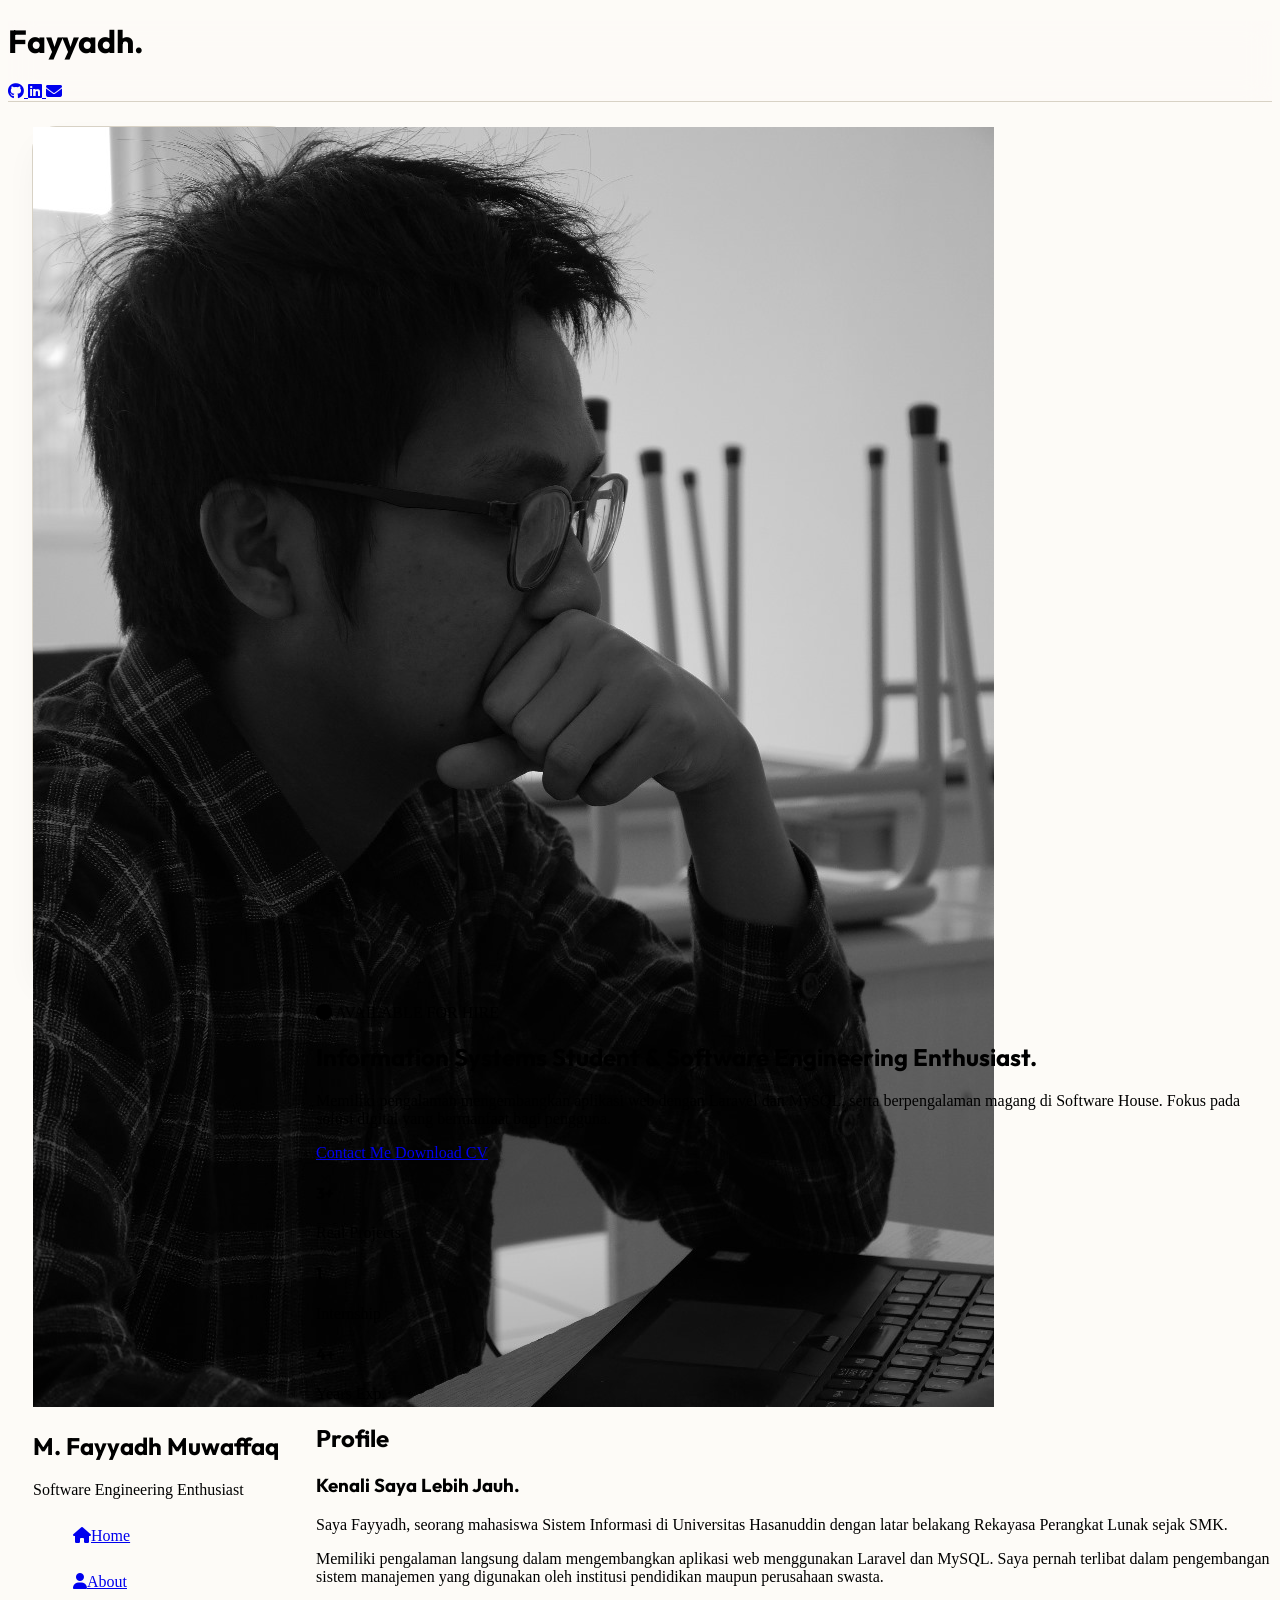
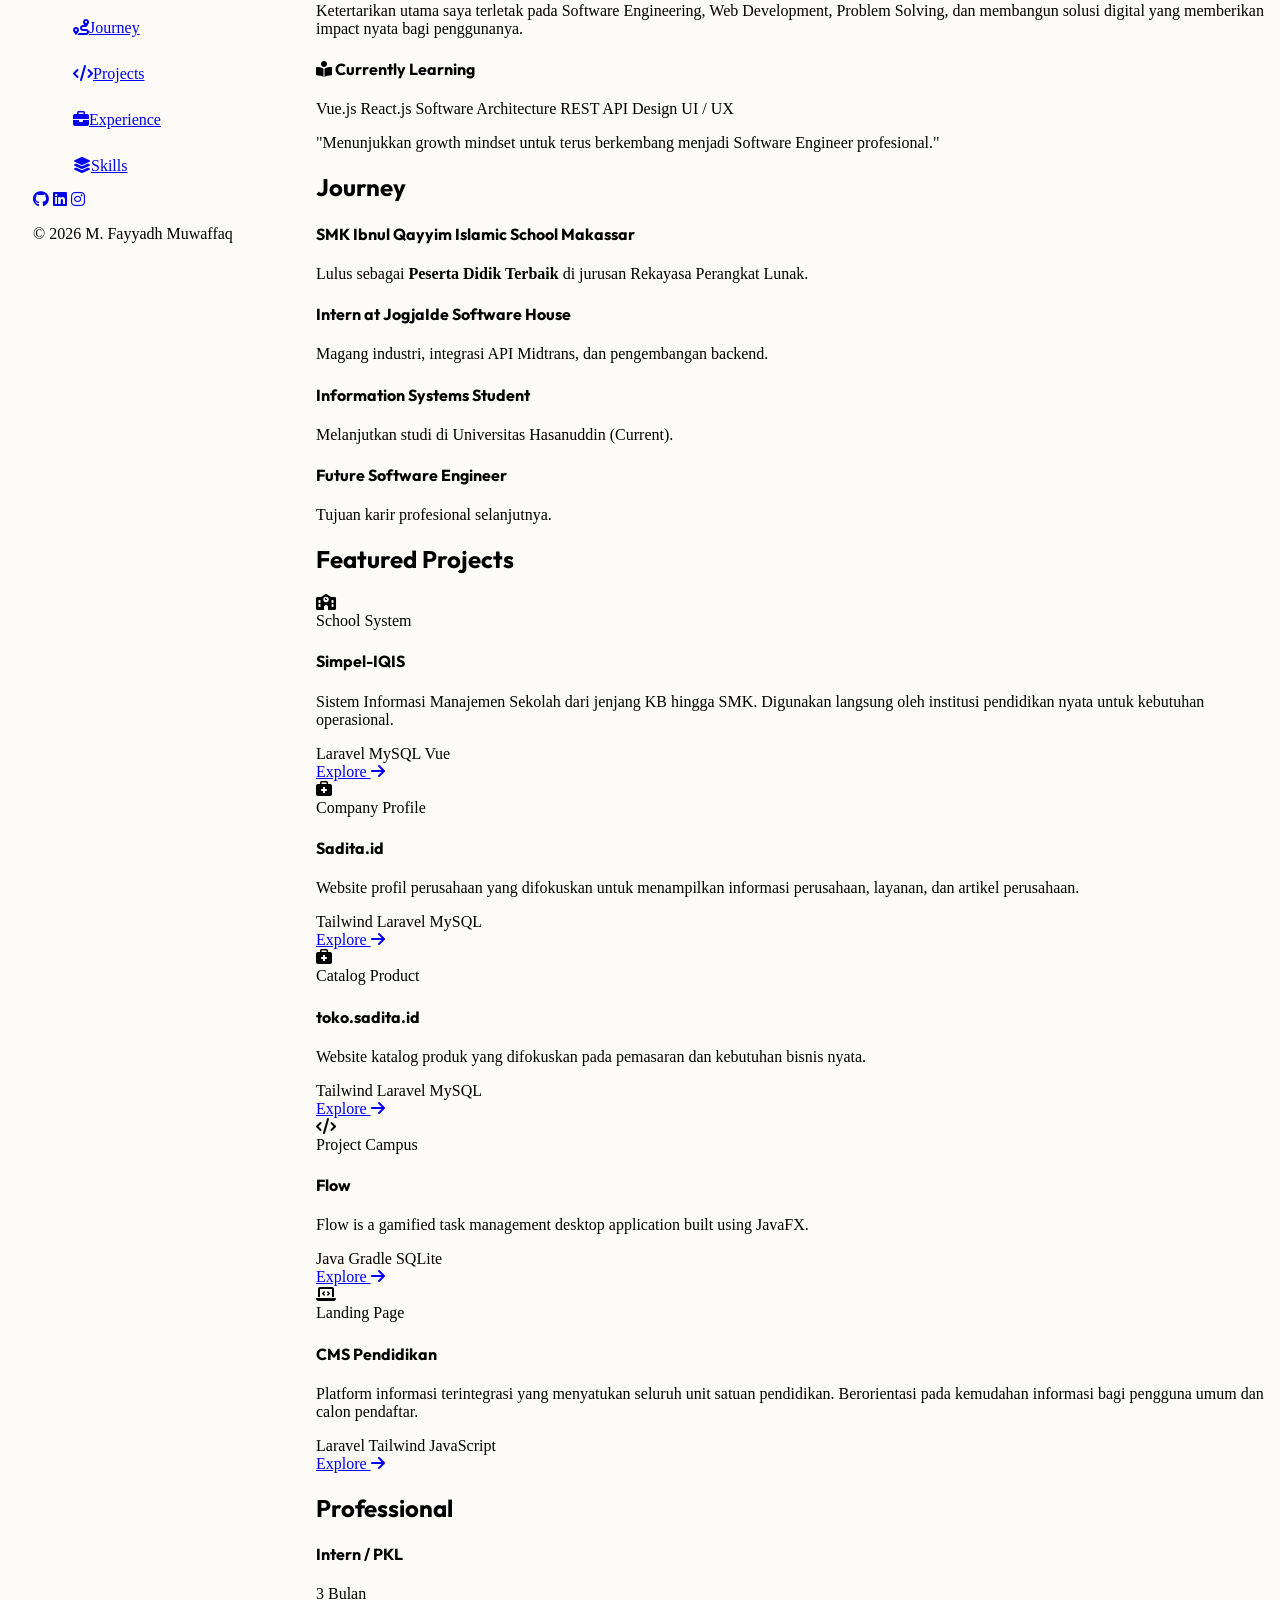
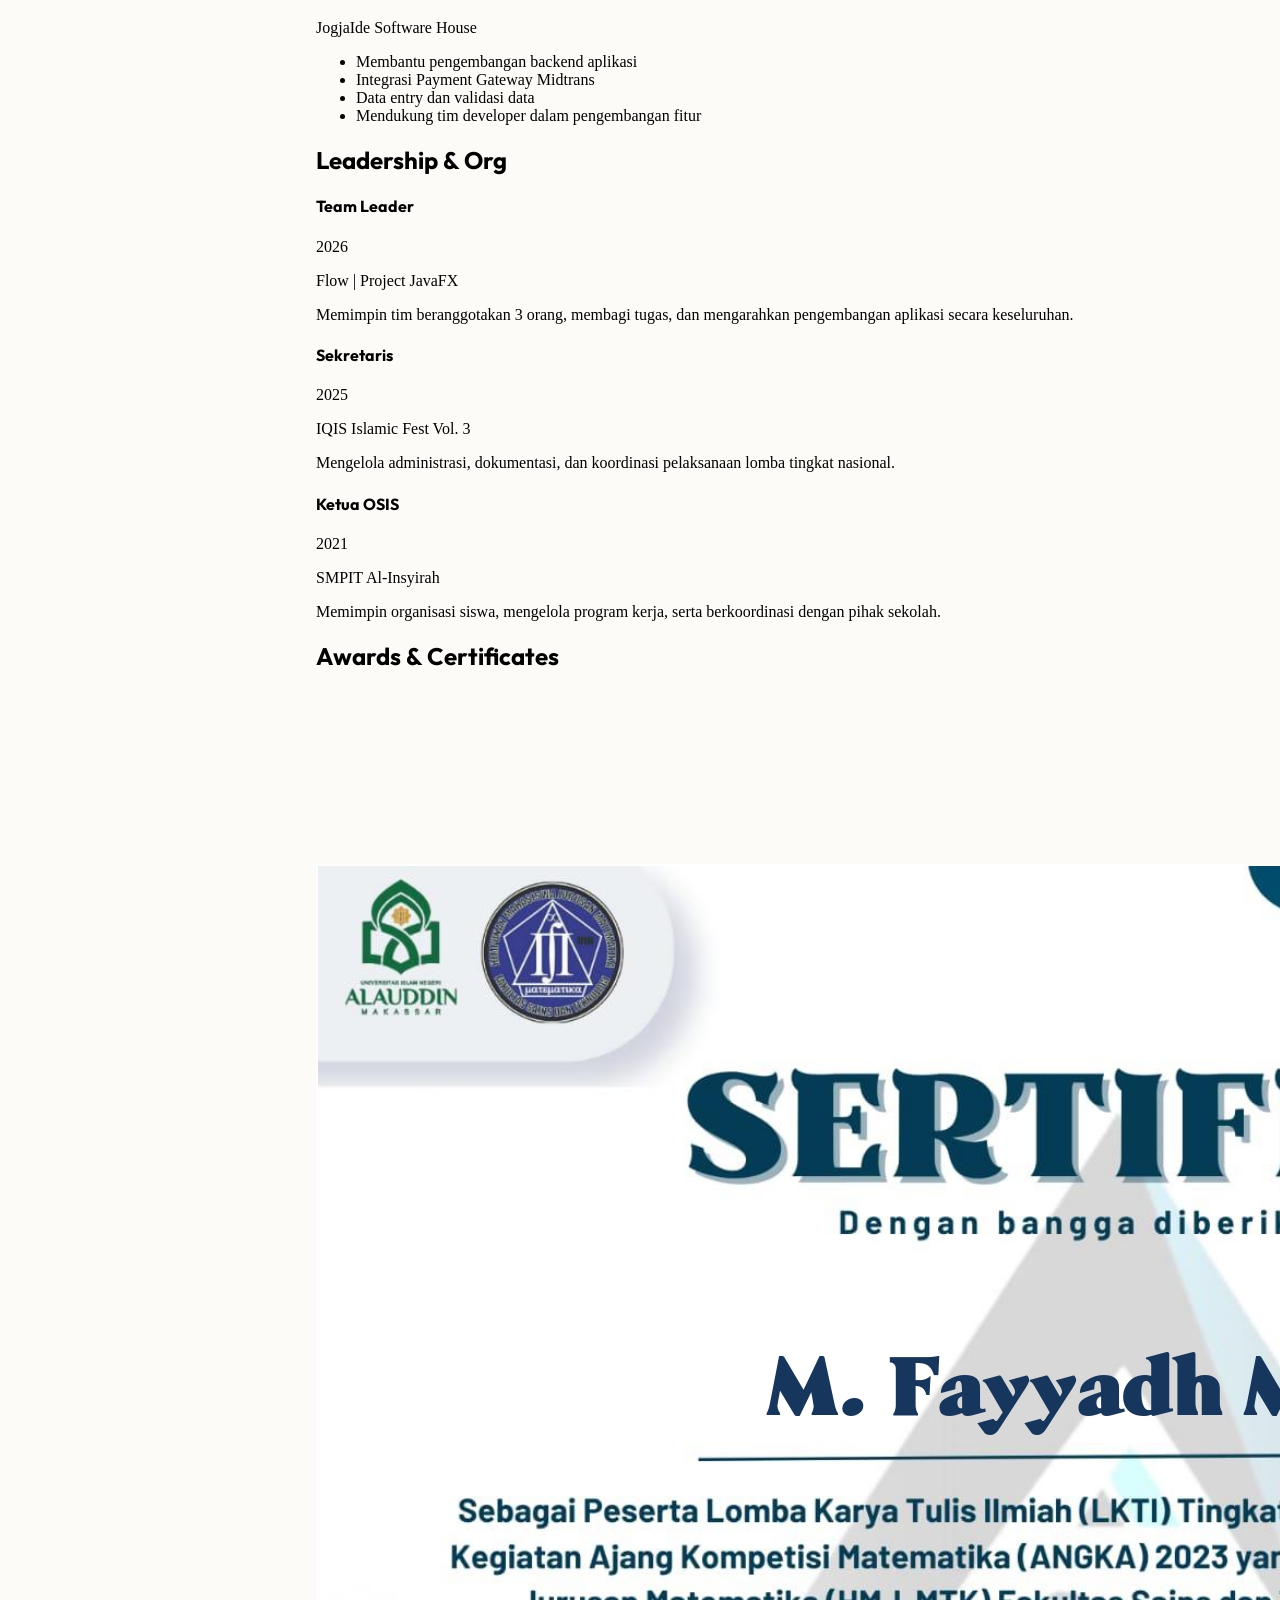
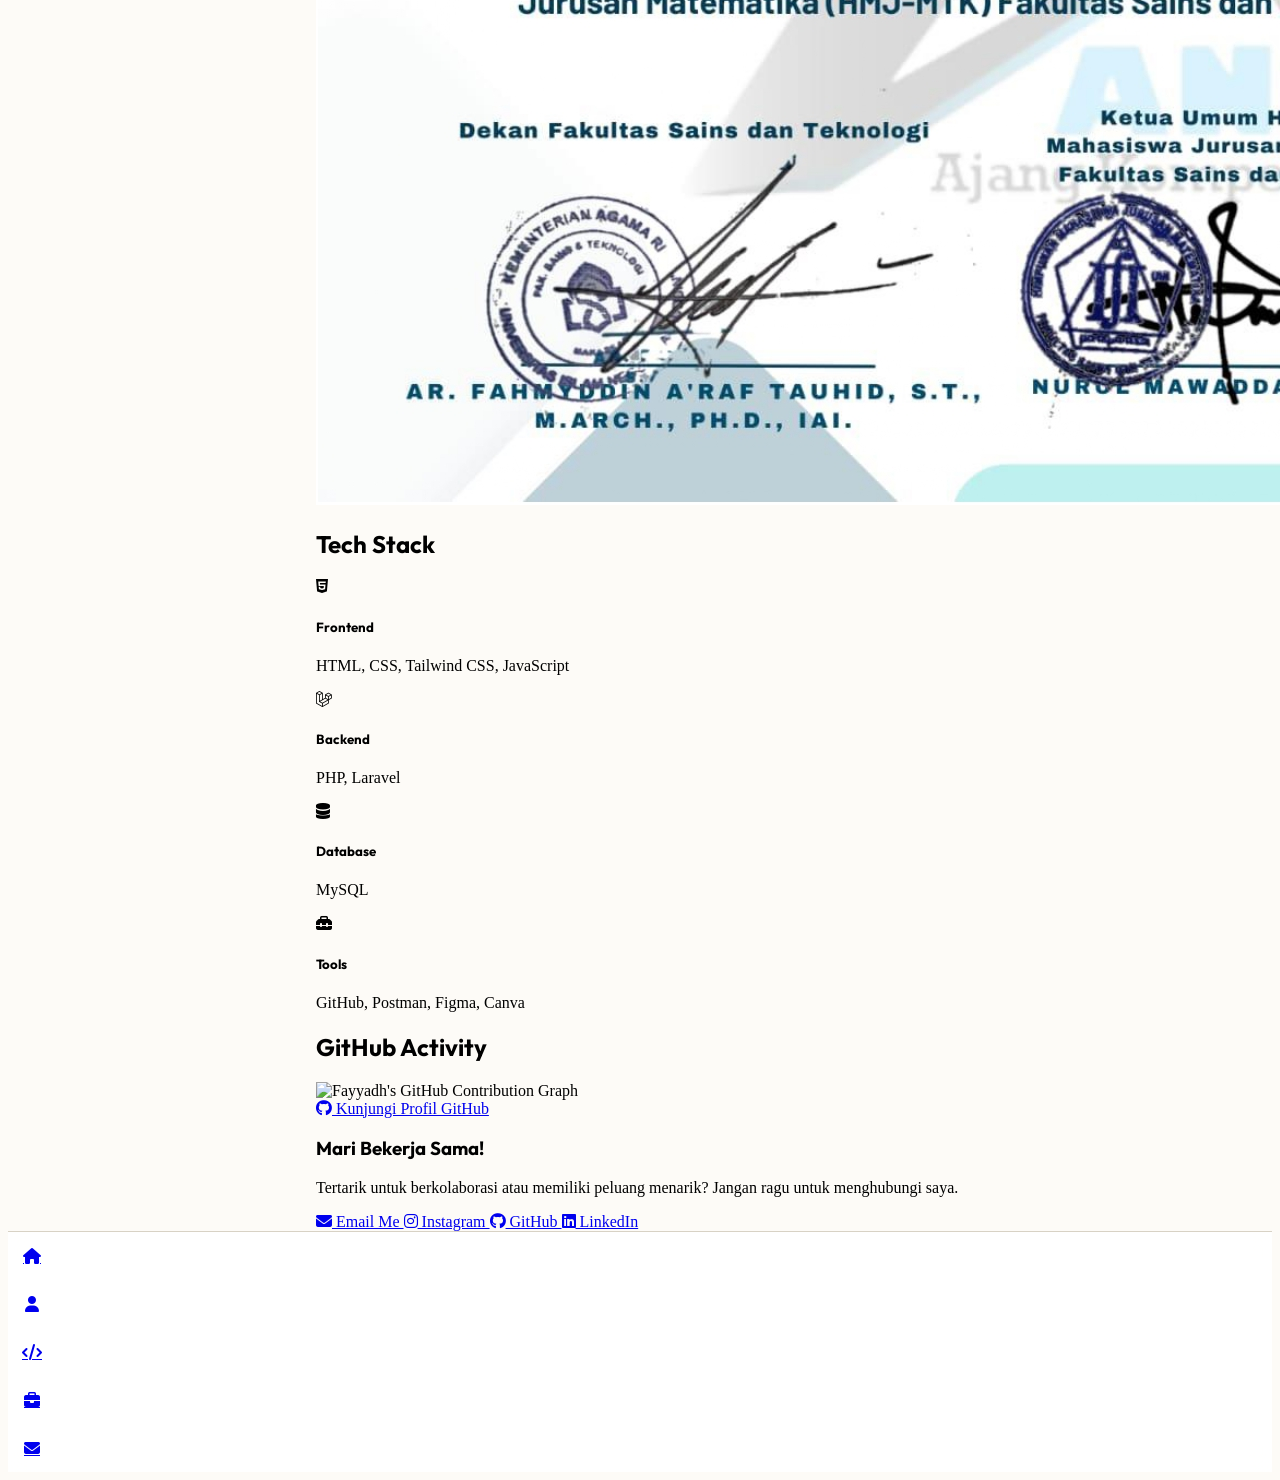
==== index.html @ 77b3f4c5 "refactor: update mobile bottom navigation for improved icon size and layout" ====
<!DOCTYPE html>
<html lang="en">
<head>
    <meta charset="UTF-8">
    <meta name="viewport" content="width=device-width, initial-scale=1.0, maximum-scale=1.0, user-scalable=no">
    <title>M. Fayyadh Muwaffaq - Software Engineering Enthusiast</title>
    
    <!-- Tailwind CSS Play CDN -->
    <script src="https://cdn.tailwindcss.com"></script>
    <script>
        tailwind.config = {
            theme: {
                extend: {
                    colors: {
                        primary: '#4A3B32',
                        secondary: '#EAE3D2',
                        dark: '#2A2A2A',
                        surface: '#ffffff',
                        muted: '#6B6B6B',
                        bordercolor: '#D8D2C5',
                        bglight: '#FDFBF7'
                    },
                    fontFamily: {
                        sans: ['Inter', 'sans-serif'],
                        heading: ['Outfit', 'sans-serif'],
                    },
                    boxShadow: {
                        'soft': '0 10px 40px -10px rgba(0,0,0,0.05)',
                        'nav': '0 -1px 0 0 rgba(0,0,0,0.05)',
                    },
                    borderRadius: {
                        'card': '24px',
                        'btn': '16px',
                        'badge': '999px',
                    }
                }
            }
        }
    </script>
    
    <!-- Google Fonts -->
    <link rel="preconnect" href="https://fonts.googleapis.com">
    <link rel="preconnect" href="https://fonts.gstatic.com" crossorigin>
    <link href="https://fonts.googleapis.com/css2?family=Inter:wght@400;500;600;700&family=Outfit:wght@400;500;600;700;800;900&display=swap" rel="stylesheet">
    
    <!-- Font Awesome -->
    <link rel="stylesheet" href="https://cdnjs.cloudflare.com/ajax/libs/font-awesome/6.4.0/css/all.min.css">
    
    <!-- Custom CSS -->
    <link rel="stylesheet" href="css/style.css">
</head>
<body class="font-sans min-h-screen pb-24 md:pb-0 overflow-x-hidden text-muted antialiased selection:bg-primary selection:text-white">

    <!-- Preloader -->
    <div id="preloader" class="fixed inset-0 z-[100] bg-bglight flex items-center justify-center transition-opacity duration-500 ease-out">
        <div class="relative w-16 h-16">
            <div class="absolute inset-0 border-4 border-primary/20 rounded-full"></div>
            <div class="absolute inset-0 border-4 border-primary border-t-transparent rounded-full animate-spin"></div>
        </div>
    </div>

    <!-- MOBILE HEADER -->
    <header class="fixed top-0 left-0 right-0 z-40 glass h-16 flex md:hidden items-center px-6 justify-between">
        <h1 class="text-xl font-bold text-dark font-heading tracking-tight">Fayyadh.</h1>
        <div class="flex items-center space-x-4">
            <a href="https://github.com/fayyadhmuwaffaq" target="_blank" class="text-dark hover:text-primary transition-colors btn-scale">
                <i class="fa-brands fa-github text-xl"></i>
            </a>
            <a href="https://www.linkedin.com/in/fayyadhmuwaffaq/" target="_blank" class="text-dark hover:text-primary transition-colors btn-scale">
                <i class="fa-brands fa-linkedin text-xl"></i>
            </a>
            <a href="mailto:fayyadh07faiz@gmail.com" class="text-dark hover:text-primary transition-colors btn-scale">
                <i class="fa-solid fa-envelope text-xl"></i>
            </a>
        </div>
    </header>

    <!-- DESKTOP SIDEBAR -->
    <nav class="hidden md:flex fixed top-0 left-0 sidebar-desktop flex-col py-8 z-50">
        <div class="mb-8 flex flex-col items-center px-8 text-center">
            <div class="w-24 h-24 rounded-full bg-secondary mb-4 overflow-hidden border-4 border-white shadow-sm flex items-center justify-center">
                <img src="img/Hitam Putih.jpg" alt="M. Fayyadh Muwaffaq" srcset="">
            </div>
            <h1 class="text-2xl font-bold text-dark font-heading">M. Fayyadh Muwaffaq</h1>
            <p class="text-xs text-muted mt-1 font-medium">Software Engineering Enthusiast</p>
        </div>
        <div class="flex-1 space-y-1 overflow-y-auto">
            <a href="#hero" class="nav-link-item bg-primary/10 text-primary group">
                <div class="w-8 h-8 flex items-center justify-center mr-3"><i class="fa-solid fa-house text-lg group-hover:scale-110 transition-transform"></i></div>
                <span class="text-sm">Home</span>
            </a>
            <a href="#about" class="nav-link-item text-muted hover:bg-secondary/50 hover:text-dark group">
                <div class="w-8 h-8 flex items-center justify-center mr-3"><i class="fa-solid fa-user text-lg group-hover:scale-110 transition-transform"></i></div>
                <span class="text-sm">About</span>
            </a>
            <a href="#journey" class="nav-link-item text-muted hover:bg-secondary/50 hover:text-dark group">
                <div class="w-8 h-8 flex items-center justify-center mr-3"><i class="fa-solid fa-route text-lg group-hover:scale-110 transition-transform"></i></div>
                <span class="text-sm">Journey</span>
            </a>
            <a href="#projects" class="nav-link-item text-muted hover:bg-secondary/50 hover:text-dark group">
                <div class="w-8 h-8 flex items-center justify-center mr-3"><i class="fa-solid fa-code text-lg group-hover:scale-110 transition-transform"></i></div>
                <span class="text-sm">Projects</span>
            </a>
            <a href="#experience" class="nav-link-item text-muted hover:bg-secondary/50 hover:text-dark group">
                <div class="w-8 h-8 flex items-center justify-center mr-3"><i class="fa-solid fa-briefcase text-lg group-hover:scale-110 transition-transform"></i></div>
                <span class="text-sm">Experience</span>
            </a>
            <a href="#skills" class="nav-link-item text-muted hover:bg-secondary/50 hover:text-dark group">
                <div class="w-8 h-8 flex items-center justify-center mr-3"><i class="fa-solid fa-layer-group text-lg group-hover:scale-110 transition-transform"></i></div>
                <span class="text-sm">Skills</span>
            </a>
        </div>
        <!-- Desktop Sidebar Footer -->
        <div class="mt-auto px-8 pt-6 border-t border-bordercolor">
            <div class="flex justify-center space-x-4 mb-4">
                <a href="https://github.com/fayyadhmuwaffaq" target="_blank" class="text-muted hover:text-primary transition-colors"><i class="fa-brands fa-github text-xl"></i></a>
                <a href="https://www.linkedin.com/in/fayyadhmuwaffaq/" target="_blank" class="text-muted hover:text-primary transition-colors"><i class="fa-brands fa-linkedin text-xl"></i></a>
                <a href="https://www.instagram.com/fy.ydh/" target="_blank" class="text-muted hover:text-primary transition-colors"><i class="fa-brands fa-instagram text-xl"></i></a>
            </div>
            <p class="text-[10px] text-center text-muted font-medium">© 2026 M. Fayyadh Muwaffaq</p>
        </div>
    </nav>

    <!-- Main Content Container -->
    <div class="main-container-responsive">
        <main class="max-w-[800px] mx-auto px-6 py-20 md:py-16 space-y-32">
            
            <!-- Hero Section -->
            <section id="hero" class="pt-10 scroll-mt-24">
                <div class="inline-flex items-center px-4 py-2 bg-secondary text-primary rounded-badge text-xs font-bold mb-8 tracking-wide animate-fade-in shadow-sm border border-bordercolor">
                    <i class="fa-solid fa-circle text-[8px] mr-2 animate-pulse text-green-600"></i> AVAILABLE FOR HIRE
                </div>
                <div class="flex flex-col md:flex-row items-center gap-12 mb-12 animate-fade-in" style="animation-delay: 0.1s">
                    <div class="flex-1 text-center md:text-left">
                        <h1 class="text-5xl md:text-6xl font-black text-dark leading-[1.1] mb-6 tracking-tight font-heading">
                            Information Systems Student & <span class="text-primary">Software Engineering Enthusiast.</span>
                        </h1>
                        <p class="text-lg text-muted leading-relaxed max-w-[540px] mb-10 mx-auto md:mx-0">
                            Memiliki pengalaman mengembangkan aplikasi web dengan Laravel dan MySQL, serta berpengalaman magang di Software House. Fokus pada solusi digital yang bermanfaat bagi pengguna.
                        </p>
                        
                        <div class="flex flex-row justify-center md:justify-start gap-4 mb-10">
                            <a href="mailto:fayyadh07faiz@gmail.com" class="px-8 py-4 bg-primary text-white rounded-btn font-semibold shadow-lg shadow-primary/20 hover:bg-primary/90 transition-all btn-scale text-sm md:text-base whitespace-nowrap">
                                Contact Me
                            </a>
                            <a href="#contact" class="px-8 py-4 bg-white border border-bordercolor text-dark rounded-btn font-semibold hover:border-primary transition-all btn-scale text-sm md:text-base whitespace-nowrap shadow-sm">
                                Download CV
                            </a>
                        </div>

                        <!-- Stats -->
                        <div class="grid grid-cols-3 gap-4 border-t border-bordercolor pt-8 mt-8">
                            <div class="text-center md:text-left">
                                <h4 class="text-2xl font-black text-dark font-heading">3+</h4>
                                <p class="text-xs text-muted font-medium mt-1 uppercase tracking-wider">Real Projects</p>
                            </div>
                            <div class="text-center md:text-left border-l border-bordercolor pl-4">
                                <h4 class="text-2xl font-black text-dark font-heading">1</h4>
                                <p class="text-xs text-muted font-medium mt-1 uppercase tracking-wider">Internship</p>
                            </div>
                            <div class="text-center md:text-left border-l border-bordercolor pl-4">
                                <h4 class="text-2xl font-black text-dark font-heading">4+</h4>
                                <p class="text-xs text-muted font-medium mt-1 uppercase tracking-wider">Years Exp.</p>
                            </div>
                        </div>
                    </div>
                </div>
            </section>

            <!-- About Section -->
            <section id="about" class="scroll-mt-24">
                <div class="grid grid-cols-1 md:grid-cols-12 gap-12">
                    <div class="md:col-span-4">
                        <h2 class="text-sm font-bold text-primary uppercase tracking-[0.2em] mb-4">Profile</h2>
                        <h3 class="text-3xl font-black text-dark leading-tight font-heading">Kenali Saya Lebih Jauh.</h3>
                    </div>
                    <div class="md:col-span-8 space-y-6 text-base text-muted leading-relaxed">
                        <p>
                            Saya <span class="text-dark font-bold">Fayyadh</span>, seorang mahasiswa Sistem Informasi di Universitas Hasanuddin dengan latar belakang Rekayasa Perangkat Lunak sejak SMK.
                        </p>
                        <p>
                            Memiliki pengalaman langsung dalam mengembangkan aplikasi web menggunakan <span class="text-dark font-medium">Laravel dan MySQL</span>. Saya pernah terlibat dalam pengembangan sistem manajemen yang digunakan oleh institusi pendidikan maupun perusahaan swasta.
                        </p>
                        <p>
                            Ketertarikan utama saya terletak pada Software Engineering, Web Development, Problem Solving, dan membangun solusi digital yang memberikan impact nyata bagi penggunanya.
                        </p>
                        
                        <div class="mt-8 p-6 bg-secondary/30 rounded-card border border-bordercolor">
                            <h4 class="text-sm font-bold text-dark uppercase tracking-wider mb-4 flex items-center">
                                <i class="fa-solid fa-book-open-reader text-primary mr-3 text-lg"></i> Currently Learning
                            </h4>
                            <div class="flex flex-wrap gap-2">
                                <span class="px-3 py-1 bg-white border border-bordercolor rounded-badge text-xs font-semibold text-dark shadow-sm">Vue.js</span>
                                <span class="px-3 py-1 bg-white border border-bordercolor rounded-badge text-xs font-semibold text-dark shadow-sm">React.js</span>
                                <span class="px-3 py-1 bg-white border border-bordercolor rounded-badge text-xs font-semibold text-dark shadow-sm">Software Architecture</span>
                                <span class="px-3 py-1 bg-white border border-bordercolor rounded-badge text-xs font-semibold text-dark shadow-sm">REST API Design</span>
                                <span class="px-3 py-1 bg-white border border-bordercolor rounded-badge text-xs font-semibold text-dark shadow-sm">UI / UX</span>
                            </div>
                            <p class="text-sm text-muted mt-4 italic border-t border-bordercolor pt-4">"Menunjukkan growth mindset untuk terus berkembang menjadi Software Engineer profesional."</p>
                        </div>
                    </div>
                </div>
            </section>

            <!-- Journey Section -->
            <section id="journey" class="scroll-mt-24">
                <h2 class="text-sm font-bold text-primary uppercase tracking-[0.2em] mb-12 text-center md:text-left">Journey</h2>
                <div class="relative max-w-2xl mx-auto md:mx-0">
                    <div class="absolute left-[15px] top-2 bottom-2 w-0.5 bg-bordercolor"></div>
                    
                    <div class="space-y-8">
                        <div class="relative pl-12">
                            <div class="absolute left-0 top-1 w-8 h-8 bg-white border-2 border-primary rounded-full flex items-center justify-center z-10 shadow-sm">
                                <div class="w-3 h-3 bg-primary rounded-full"></div>
                            </div>
                            <h4 class="text-xl font-bold text-dark font-heading">SMK Ibnul Qayyim Islamic School Makassar</h4>
                            <p class="text-sm text-muted mt-1">Lulus sebagai <strong class="text-primary">Peserta Didik Terbaik</strong> di jurusan Rekayasa Perangkat Lunak.</p>
                        </div>
                        
                        <div class="relative pl-12">
                            <div class="absolute left-0 top-1 w-8 h-8 bg-white border-2 border-primary rounded-full flex items-center justify-center z-10 shadow-sm">
                                <div class="w-3 h-3 bg-primary rounded-full"></div>
                            </div>
                            <h4 class="text-xl font-bold text-dark font-heading">Intern at JogjaIde Software House</h4>
                            <p class="text-sm text-muted mt-1">Magang industri, integrasi API Midtrans, dan pengembangan backend.</p>
                        </div>
                        <div class="relative pl-12">
                            <div class="absolute left-0 top-1 w-8 h-8 bg-white border-2 border-secondary rounded-full flex items-center justify-center z-10 shadow-sm">
                                <div class="w-3 h-3 bg-secondary rounded-full"></div>
                            </div>
                            <h4 class="text-xl font-bold text-dark font-heading">Information Systems Student</h4>
                            <p class="text-sm text-muted mt-1">Melanjutkan studi di Universitas Hasanuddin (Current).</p>
                        </div>
                        
                        <div class="relative pl-12 opacity-50">
                            <div class="absolute left-0 top-1 w-8 h-8 bg-white border-2 border-bordercolor border-dashed rounded-full flex items-center justify-center z-10">
                            </div>
                            <h4 class="text-xl font-bold text-dark font-heading">Future Software Engineer</h4>
                            <p class="text-sm text-muted mt-1">Tujuan karir profesional selanjutnya.</p>
                        </div>
                    </div>
                </div>
            </section>

            <!-- Projects Section -->
            <section id="projects" class="scroll-mt-24">
                <div class="flex items-center justify-between mb-12">
                    <h2 class="text-sm font-bold text-primary uppercase tracking-[0.2em]">Featured Projects</h2>
                </div>
                
                <div class="grid grid-cols-1 md:grid-cols-2 gap-8">
                    <!-- Project 1 -->
                    <div class="group bg-white rounded-card overflow-hidden shadow-soft border border-bordercolor hover:border-primary/30 transition-all flex flex-col h-full">
                        <div class="aspect-video bg-secondary/50 relative overflow-hidden flex items-center justify-center">
                            <i class="fa-solid fa-school text-5xl text-primary/30 group-hover:scale-110 transition-transform duration-500"></i>
                            <div class="absolute inset-0 bg-primary/0 group-hover:bg-primary/5 transition-colors"></div>
                        </div>
                        <div class="p-8 flex flex-col flex-1">
                            <div class="flex items-center gap-2 mb-4">
                                <span class="px-3 py-1 bg-secondary/50 rounded-badge text-[10px] font-bold text-primary">School System</span>
                            </div>
                            <h4 class="text-2xl font-black text-dark mb-2 font-heading">Simpel-IQIS</h4>
                            <p class="text-muted text-sm mb-6 leading-relaxed flex-1">
                                Sistem Informasi Manajemen Sekolah dari jenjang KB hingga SMK. Digunakan langsung oleh institusi pendidikan nyata untuk kebutuhan operasional.
                            </p>
                            <div class="flex flex-wrap gap-2 mb-6">
                                <span class="text-xs font-semibold text-dark border border-bordercolor rounded-md px-2 py-1">Laravel</span>
                                <span class="text-xs font-semibold text-dark border border-bordercolor rounded-md px-2 py-1">MySQL</span>
                                <span class="text-xs font-semibold text-dark border border-bordercolor rounded-md px-2 py-1">Vue</span>
                            </div>
                            <a href="https://simpel.iqis.sch.id/" target="_blank" class="inline-flex items-center text-sm font-bold text-primary hover:gap-3 transition-all mt-auto w-fit">
                                Explore <i class="fa-solid fa-arrow-right text-[10px] ml-2"></i>
                            </a>
                        </div>
                    </div>

                    <!-- Project 2 -->
                    <div class="group bg-white rounded-card overflow-hidden shadow-soft border border-bordercolor hover:border-primary/30 transition-all flex flex-col h-full">
                        <div class="aspect-video bg-secondary/50 relative overflow-hidden flex items-center justify-center">
                            <i class="fa-solid fa-briefcase-medical text-5xl text-primary/30 group-hover:scale-110 transition-transform duration-500"></i>
                            <div class="absolute inset-0 bg-primary/0 group-hover:bg-primary/5 transition-colors"></div>
                        </div>
                        <div class="p-8 flex flex-col flex-1">
                            <div class="flex items-center gap-2 mb-4">
                                <span class="px-3 py-1 bg-secondary/50 rounded-badge text-[10px] font-bold text-primary">Company Profile</span>
                            </div>
                            <h4 class="text-2xl font-black text-dark mb-2 font-heading">Sadita.id</h4>
                            <p class="text-muted text-sm mb-6 leading-relaxed flex-1">
                                Website profil perusahaan yang difokuskan untuk menampilkan informasi perusahaan, layanan, dan artikel perusahaan.
                            </p>
                            <div class="flex flex-wrap gap-2 mb-6">
                                <span class="text-xs font-semibold text-dark border border-bordercolor rounded-md px-2 py-1">Tailwind</span>
                                <span class="text-xs font-semibold text-dark border border-bordercolor rounded-md px-2 py-1">Laravel</span>
                                <span class="text-xs font-semibold text-dark border border-bordercolor rounded-md px-2 py-1">MySQL</span>
                            </div>
                            <a href="https://toko.sadita.id/" target="_blank" class="inline-flex items-center text-sm font-bold text-primary hover:gap-3 transition-all mt-auto w-fit">
                                Explore <i class="fa-solid fa-arrow-right text-[10px] ml-2"></i>
                            </a>
                        </div>
                    </div>

                    <!-- Project 3 -->
                    <div class="group bg-white rounded-card overflow-hidden shadow-soft border border-bordercolor hover:border-primary/30 transition-all flex flex-col h-full">
                        <div class="aspect-video bg-secondary/50 relative overflow-hidden flex items-center justify-center">
                            <i class="fa-solid fa-briefcase-medical text-5xl text-primary/30 group-hover:scale-110 transition-transform duration-500"></i>
                            <div class="absolute inset-0 bg-primary/0 group-hover:bg-primary/5 transition-colors"></div>
                        </div>
                        <div class="p-8 flex flex-col flex-1">
                            <div class="flex items-center gap-2 mb-4">
                                <span class="px-3 py-1 bg-secondary/50 rounded-badge text-[10px] font-bold text-primary">Catalog Product</span>
                            </div>
                            <h4 class="text-2xl font-black text-dark mb-2 font-heading">toko.sadita.id</h4>
                            <p class="text-muted text-sm mb-6 leading-relaxed flex-1">
                                Website katalog produk yang difokuskan pada pemasaran dan kebutuhan bisnis nyata.
                            </p>
                            <div class="flex flex-wrap gap-2 mb-6">
                                <span class="text-xs font-semibold text-dark border border-bordercolor rounded-md px-2 py-1">Tailwind</span>
                                <span class="text-xs font-semibold text-dark border border-bordercolor rounded-md px-2 py-1">Laravel</span>
                                <span class="text-xs font-semibold text-dark border border-bordercolor rounded-md px-2 py-1">MySQL</span>
                            </div>
                            <a href="https://sadita.id/" target="_blank" class="inline-flex items-center text-sm font-bold text-primary hover:gap-3 transition-all mt-auto w-fit">
                                Explore <i class="fa-solid fa-arrow-right text-[10px] ml-2"></i>
                            </a>
                        </div>
                    </div>

                    <!-- Project 4 -->
                    <div class="group bg-white rounded-card overflow-hidden shadow-soft border border-bordercolor hover:border-primary/30 transition-all flex flex-col h-full">
                        <div class="aspect-video bg-secondary/50 relative overflow-hidden flex items-center justify-center">
                            <i class="fa-solid fa-code text-5xl text-primary/30 group-hover:scale-110 transition-transform duration-500"></i>
                            <div class="absolute inset-0 bg-primary/0 group-hover:bg-primary/5 transition-colors"></div>
                        </div>
                        <div class="p-8 flex flex-col flex-1">
                            <div class="flex items-center gap-2 mb-4">
                                <span class="px-3 py-1 bg-secondary/50 rounded-badge text-[10px] font-bold text-primary">Project Campus</span>
                            </div>
                            <h4 class="text-2xl font-black text-dark mb-2 font-heading">Flow</h4>
                            <p class="text-muted text-sm mb-6 leading-relaxed flex-1">
                                Flow is a gamified task management desktop application built using JavaFX.
                            </p>
                            <div class="flex flex-wrap gap-2 mb-6">
                                <span class="text-xs font-semibold text-dark border border-bordercolor rounded-md px-2 py-1">Java</span>
                                <span class="text-xs font-semibold text-dark border border-bordercolor rounded-md px-2 py-1">Gradle</span>
                                <span class="text-xs font-semibold text-dark border border-bordercolor rounded-md px-2 py-1">SQLite</span>
                            </div>
                            <a href="https://github.com/fayyadhmuwaffaq/Flow" target="_blank" class="inline-flex items-center text-sm font-bold text-primary hover:gap-3 transition-all mt-auto w-fit">
                                Explore <i class="fa-solid fa-arrow-right text-[10px] ml-2"></i>
                            </a>
                        </div>
                    </div>

                    <!-- Project 5 -->
                    <div class="group bg-white rounded-card overflow-hidden shadow-soft border border-bordercolor hover:border-primary/30 transition-all flex flex-col h-full md:col-span-2">
                        <div class="flex flex-col md:flex-row h-full">
                            <div class="w-full md:w-2/5 aspect-video md:aspect-auto bg-secondary/50 relative overflow-hidden flex items-center justify-center border-b md:border-b-0 md:border-r border-bordercolor">
                                <i class="fa-solid fa-laptop-code text-5xl text-primary/30 group-hover:scale-110 transition-transform duration-500"></i>
                                <div class="absolute inset-0 bg-primary/0 group-hover:bg-primary/5 transition-colors"></div>
                            </div>
                            <div class="w-full md:w-3/5 p-8 flex flex-col justify-center">
                                <div class="flex items-center gap-2 mb-4">
                                    <span class="px-3 py-1 bg-secondary/50 rounded-badge text-[10px] font-bold text-primary">Landing Page</span>
                                </div>
                                <h4 class="text-2xl font-black text-dark mb-2 font-heading">CMS Pendidikan</h4>
                                <p class="text-muted text-sm mb-6 leading-relaxed">
                                    Platform informasi terintegrasi yang menyatukan seluruh unit satuan pendidikan. Berorientasi pada kemudahan informasi bagi pengguna umum dan calon pendaftar.
                                </p>
                                <div class="flex flex-wrap gap-2 mb-6">
                                    <span class="text-xs font-semibold text-dark border border-bordercolor rounded-md px-2 py-1">Laravel</span>
                                    <span class="text-xs font-semibold text-dark border border-bordercolor rounded-md px-2 py-1">Tailwind</span>
                                    <span class="text-xs font-semibold text-dark border border-bordercolor rounded-md px-2 py-1">JavaScript</span>
                                </div>
                                <a href="https://fayyadhmuwaffaq.github.io/cms_iqis/" class="inline-flex items-center text-sm font-bold text-primary hover:gap-3 transition-all w-fit">
                                    Explore <i class="fa-solid fa-arrow-right text-[10px] ml-2"></i>
                                </a>
                            </div>
                        </div>
                    </div>
                </div>
            </section>

            <!-- Experience & Leadership Section -->
            <section id="experience" class="scroll-mt-24">
                <div class="grid grid-cols-1 md:grid-cols-2 gap-12">
                    <!-- Work Exp -->
                    <div>
                        <h2 class="text-sm font-bold text-primary uppercase tracking-[0.2em] mb-8">Professional</h2>
                        <div class="space-y-6">
                            <div class="p-6 bg-white rounded-card border border-bordercolor shadow-sm">
                                <div class="flex justify-between items-start mb-2">
                                    <h4 class="text-lg font-bold text-dark font-heading">Intern / PKL</h4>
                                    <span class="text-xs font-medium text-muted bg-secondary/50 px-2 py-1 rounded-md">3 Bulan</span>
                                </div>
                                <p class="text-sm font-medium text-primary mb-4">JogjaIde Software House</p>
                                <ul class="space-y-2 text-sm text-muted list-disc list-inside">
                                    <li>Membantu pengembangan backend aplikasi</li>
                                    <li>Integrasi Payment Gateway Midtrans</li>
                                    <li>Data entry dan validasi data</li>
                                    <li>Mendukung tim developer dalam pengembangan fitur</li>
                                </ul>
                            </div>
                        </div>
                    </div>

                    <!-- Leadership -->
                    <div>
                        <h2 class="text-sm font-bold text-primary uppercase tracking-[0.2em] mb-8">Leadership & Org</h2>
                        <div class="space-y-6">
                            <div class="p-6 bg-white rounded-card border border-bordercolor shadow-sm">
                                <div class="flex justify-between items-start mb-2">
                                    <h4 class="text-lg font-bold text-dark font-heading">Team Leader</h4>
                                    <span class="text-xs font-medium text-muted bg-secondary/50 px-2 py-1 rounded-md">2026</span>
                                </div>
                                <p class="text-sm font-medium text-primary mb-3">Flow | Project JavaFX</p>
                                <p class="text-sm text-muted">Memimpin tim beranggotakan 3 orang, membagi tugas, dan mengarahkan pengembangan aplikasi secara keseluruhan.</p>
                            </div>
                            <div class="p-6 bg-white rounded-card border border-bordercolor shadow-sm">
                                <div class="flex justify-between items-start mb-2">
                                    <h4 class="text-lg font-bold text-dark font-heading">Sekretaris</h4>
                                    <span class="text-xs font-medium text-muted bg-secondary/50 px-2 py-1 rounded-md">2025</span>
                                </div>
                                <p class="text-sm font-medium text-primary mb-3">IQIS Islamic Fest Vol. 3</p>
                                <p class="text-sm text-muted">Mengelola administrasi, dokumentasi, dan koordinasi pelaksanaan lomba tingkat nasional.</p>
                            </div>
                            <div class="p-6 bg-white rounded-card border border-bordercolor shadow-sm">
                                <div class="flex justify-between items-start mb-2">
                                    <h4 class="text-lg font-bold text-dark font-heading">Ketua OSIS</h4>
                                    <span class="text-xs font-medium text-muted bg-secondary/50 px-2 py-1 rounded-md">2021</span>
                                </div>
                                <p class="text-sm font-medium text-primary mb-3">SMPIT Al-Insyirah</p>
                                <p class="text-sm text-muted">Memimpin organisasi siswa, mengelola program kerja, serta berkoordinasi dengan pihak sekolah.</p>
                            </div>
                        </div>
                    </div>
                </div>

                <!-- Awards -->
                <div class="mt-12">
                    <h2 class="text-sm font-bold text-primary uppercase tracking-[0.2em] mb-8">Awards & Certificates</h2>
                    <div class="overflow-hidden w-full relative group">
                        <!-- Masking edges -->
                        <div class="absolute inset-y-0 left-0 w-12 bg-gradient-to-r from-bglight to-transparent z-10 pointer-events-none"></div>
                        <div class="absolute inset-y-0 right-0 w-12 bg-gradient-to-l from-bglight to-transparent z-10 pointer-events-none"></div>
                        
                        <div class="flex gap-6 animate-marquee hover-pause">
                            <!-- First set of 4 -->
                            <img src="img/Sertifikat_LKTI.jpg" alt="LKTI Certificate" class="h-40 md:h-48 w-auto object-cover rounded-card shadow-sm cursor-pointer hover:scale-[1.02] hover:shadow-md transition-all border border-bordercolor" onclick="openModal('img/Sertifikat_LKTI.jpg')">
                            <img src="img/Sertifikar_Webinar.jpg" alt="Webinar Certificate" class="h-40 md:h-48 w-auto object-cover rounded-card shadow-sm cursor-pointer hover:scale-[1.02] hover:shadow-md transition-all border border-bordercolor" onclick="openModal('img/Sertifikar_Webinar.jpg')">
                            <img src="img/Sertifikat_GUMSB.jpg" alt="GUMSB Certificate" class="h-40 md:h-48 w-auto object-cover rounded-card shadow-sm cursor-pointer hover:scale-[1.02] hover:shadow-md transition-all border border-bordercolor" onclick="openModal('img/Sertifikat_GUMSB.jpg')">
                            <img src="img/Sertifikar_Webinar.jpg" alt="Webinar Certificate" class="h-40 md:h-48 w-auto object-cover rounded-card shadow-sm cursor-pointer hover:scale-[1.02] hover:shadow-md transition-all border border-bordercolor" onclick="openModal('img/Sertifikar_Webinar.jpg')">
                        </div>
                    </div>
                </div>
            </section>

            <!-- Skills Section -->
            <section id="skills" class="scroll-mt-24">
                <h2 class="text-sm font-bold text-primary uppercase tracking-[0.2em] mb-8 text-center md:text-left">Tech Stack</h2>
                <div class="grid grid-cols-2 md:grid-cols-4 gap-4">
                    <div class="p-6 bg-white rounded-card border border-bordercolor shadow-sm text-center">
                        <i class="fa-brands fa-html5 text-3xl text-dark mb-3"></i>
                        <h5 class="font-bold text-dark font-heading text-lg mb-2">Frontend</h5>
                        <p class="text-xs text-muted">HTML, CSS, Tailwind CSS, JavaScript</p>
                    </div>
                    <div class="p-6 bg-white rounded-card border border-bordercolor shadow-sm text-center">
                        <i class="fa-brands fa-laravel text-3xl text-dark mb-3"></i>
                        <h5 class="font-bold text-dark font-heading text-lg mb-2">Backend</h5>
                        <p class="text-xs text-muted">PHP, Laravel</p>
                    </div>
                    <div class="p-6 bg-white rounded-card border border-bordercolor shadow-sm text-center">
                        <i class="fa-solid fa-database text-3xl text-dark mb-3"></i>
                        <h5 class="font-bold text-dark font-heading text-lg mb-2">Database</h5>
                        <p class="text-xs text-muted">MySQL</p>
                    </div>
                    <div class="p-6 bg-white rounded-card border border-bordercolor shadow-sm text-center">
                        <i class="fa-solid fa-toolbox text-3xl text-dark mb-3"></i>
                        <h5 class="font-bold text-dark font-heading text-lg mb-2">Tools</h5>
                        <p class="text-xs text-muted">GitHub, Postman, Figma, Canva</p>
                    </div>
                </div>
            </section>

            <!-- GitHub Section -->
            <section id="github" class="scroll-mt-24">
                <div class="flex items-center justify-between mb-8">
                    <h2 class="text-sm font-bold text-primary uppercase tracking-[0.2em]">GitHub Activity</h2>
                </div>
                
                <!-- Contribution Graph -->
                <div class="bg-white p-6 md:p-8 rounded-card border border-bordercolor shadow-sm mb-6 overflow-x-auto">
                    <img src="https://ghchart.rshah.org/4A3B32/fayyadhmuwaffaq" alt="Fayyadh's GitHub Contribution Graph" class="w-full min-w-[600px] opacity-90 hover:opacity-100 transition-opacity">
                </div>

                <!-- GitHub Action -->
                <div class="flex justify-center mt-2">
                    <a href="https://github.com/fayyadhmuwaffaq" target="_blank" class="px-8 py-4 bg-white border border-bordercolor text-dark rounded-btn font-bold hover:border-primary hover:text-primary transition-all shadow-sm flex items-center group">
                        <i class="fa-brands fa-github text-2xl mr-3 group-hover:scale-110 transition-transform"></i> Kunjungi Profil GitHub
                    </a>
                </div>
            </section>

            <!-- Footer / Contact -->
            <footer id="contact" class="text-center pb-12 pt-10 scroll-mt-24">
                <div class="p-10 bg-primary text-white rounded-[32px] shadow-lg relative overflow-hidden">
                    <div class="absolute -right-10 -top-10 w-40 h-40 bg-white/10 rounded-full blur-2xl"></div>
                    <div class="absolute -left-10 -bottom-10 w-40 h-40 bg-white/10 rounded-full blur-2xl"></div>
                    
                    <h3 class="text-3xl font-black mb-4 font-heading relative z-10">Mari Bekerja Sama!</h3>
                    <p class="text-secondary/80 mb-8 max-w-md mx-auto text-sm relative z-10">Tertarik untuk berkolaborasi atau memiliki peluang menarik? Jangan ragu untuk menghubungi saya.</p>
                    
                    <div class="flex flex-wrap justify-center gap-4 relative z-10">
                        <a href="mailto:fayyadh07faiz@gmail.com" class="px-6 py-3 bg-white text-primary rounded-btn font-bold hover:bg-secondary transition-colors text-sm shadow-sm flex items-center">
                            <i class="fa-solid fa-envelope mr-2"></i> Email Me
                        </a>
                        <a href="https://www.instagram.com/fy.ydh/" class="px-6 py-3 bg-transparent border border-white/30 text-white rounded-btn font-bold hover:bg-white/10 transition-colors text-sm flex items-center">
                            <i class="fa-brands fa-instagram mr-2 text-lg"></i> Instagram
                        </a>
                        <a href="https://github.com/fayyadhmuwaffaq" target="_blank" class="px-6 py-3 bg-transparent border border-white/30 text-white rounded-btn font-bold hover:bg-white/10 transition-colors text-sm flex items-center">
                            <i class="fa-brands fa-github mr-2 text-lg"></i> GitHub
                        </a>
                        <a href="https://www.linkedin.com/in/fayyadhmuwaffaq/" target="_blank" class="px-6 py-3 bg-transparent border border-white/30 text-white rounded-btn font-bold hover:bg-white/10 transition-colors text-sm flex items-center">
                            <i class="fa-brands fa-linkedin mr-2 text-lg"></i> LinkedIn
                        </a>
                    </div>
                </div>
            </footer>

        </main>
    </div>

    <!-- MOBILE BOTTOM NAVIGATION -->
    <nav class="fixed bottom-0 left-0 right-0 glass-nav py-4 flex md:hidden items-center justify-evenly z-50 shadow-[0_-10px_40px_-10px_rgba(0,0,0,0.1)] rounded-t-[24px]">
        <a href="#hero" class="mobile-nav-item text-primary"><i class="fa-solid fa-house text-2xl"></i></a>
        <a href="#about" class="mobile-nav-item text-muted hover:text-primary transition-colors"><i class="fa-solid fa-user text-2xl"></i></a>
        <a href="#projects" class="mobile-nav-item text-muted hover:text-primary transition-colors"><i class="fa-solid fa-code text-2xl"></i></a>
        <a href="#experience" class="mobile-nav-item text-muted hover:text-primary transition-colors"><i class="fa-solid fa-briefcase text-2xl"></i></a>
        <a href="#contact" class="mobile-nav-item text-muted hover:text-primary transition-colors"><i class="fa-solid fa-envelope text-2xl"></i></a>
    </nav>

    <!-- Certificate Modal -->
    <div id="certModal" class="modal-overlay">
        <button onclick="closeModal()" class="absolute top-6 right-6 text-white text-4xl hover:text-primary transition-colors z-50">&times;</button>
        <img id="modalImage" src="" alt="Certificate" class="modal-img">
    </div>

    <!-- Scripts -->
    <script src="js/app.js"></script>
</body>
</html>
---- css/style.css ----
body { background-color: #FDFBF7; }
h1, h2, h3, h4, h5, h6 { font-family: 'Outfit', sans-serif; }
.glass { background: rgba(253, 251, 247, 0.8); backdrop-filter: blur(12px); border-bottom: 1px solid #D8D2C5; }
.glass-nav { background: rgba(255, 255, 255, 0.9); backdrop-filter: blur(12px); border-top: 1px solid #D8D2C5; }
.sidebar-desktop { width: 260px; background-color: #ffffff; border: 1px solid #D8D2C5; border-radius: 24px; margin: 24px; height: calc(100vh - 48px); box-shadow: 0 15px 35px -5px rgba(0,0,0,0.05); }
.main-container-responsive { margin-left: 0; }
@media (min-width: 768px) {
    .main-container-responsive { margin-left: 308px; } /* 260 + 24 + 24 */
}
.btn-scale:active { transform: scale(0.95); }
.nav-link-item { display: flex; align-items: center; padding: 12px 24px; margin: 4px 16px; border-radius: 16px; transition: all 0.3s ease; font-weight: 500; }
.mobile-nav-item { display: flex; flex-direction: column; align-items: center; justify-content: center; width: 48px; height: 48px; border-radius: 12px; transition: all 0.3s; }
.animate-fade-in { animation: fadeIn 0.8s ease-out forwards; opacity: 0; }
@keyframes fadeIn { from { opacity: 0; transform: translateY(20px); } to { opacity: 1; transform: translateY(0); } }
html { scroll-behavior: smooth; }

@keyframes marquee {
    0% { transform: translateX(0); }
    100% { transform: translateX(calc(-50% - 12px)); }
}
.animate-marquee {
    animation: marquee 20s linear infinite;
    width: max-content;
}
.hover-pause:hover {
    animation-play-state: paused;
}
.modal-overlay {
    position: fixed; inset: 0; background: rgba(0,0,0,0.85); z-index: 1000;
    display: flex; align-items: center; justify-content: center;
    opacity: 0; pointer-events: none; transition: opacity 0.3s; backdrop-filter: blur(5px);
}
.modal-overlay.active { opacity: 1; pointer-events: auto; }
.modal-img { max-width: 90%; max-height: 90%; border-radius: 12px; transform: scale(0.9); transition: transform 0.3s; }
.modal-overlay.active .modal-img { transform: scale(1); }
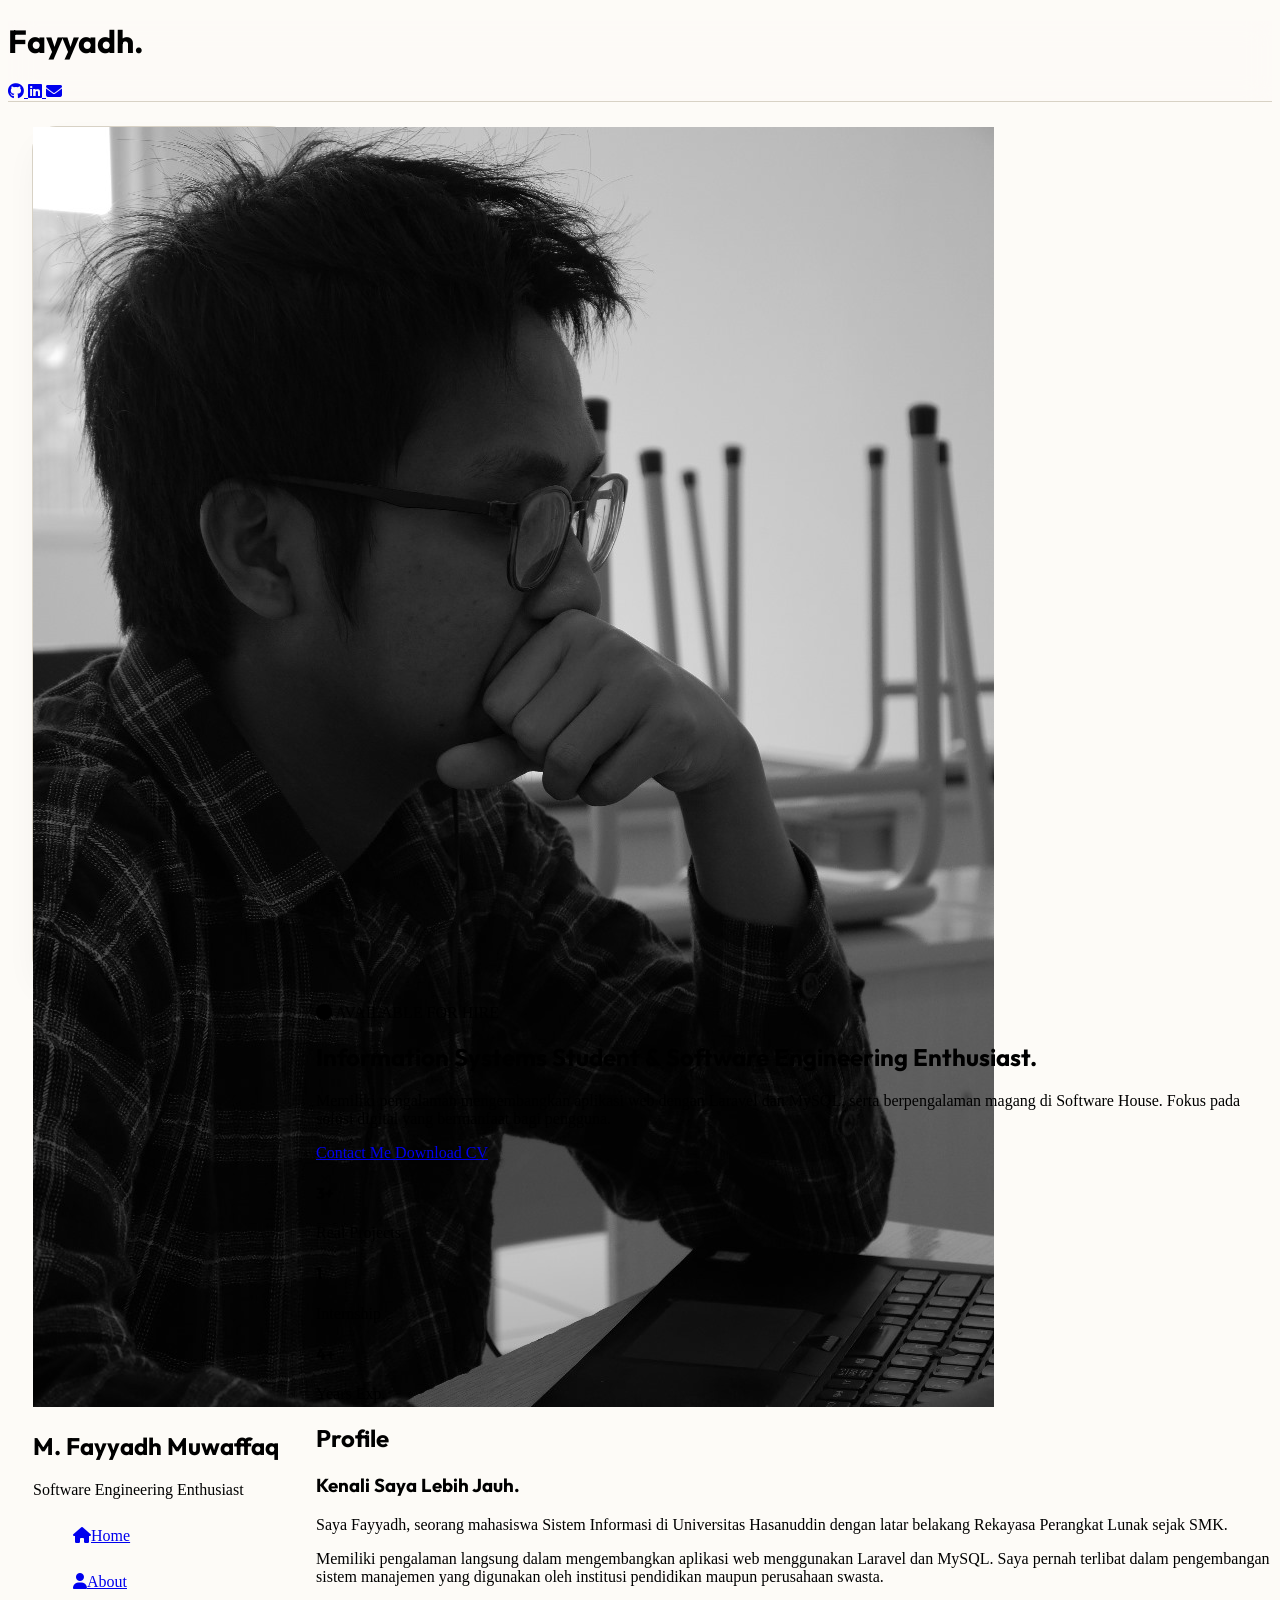
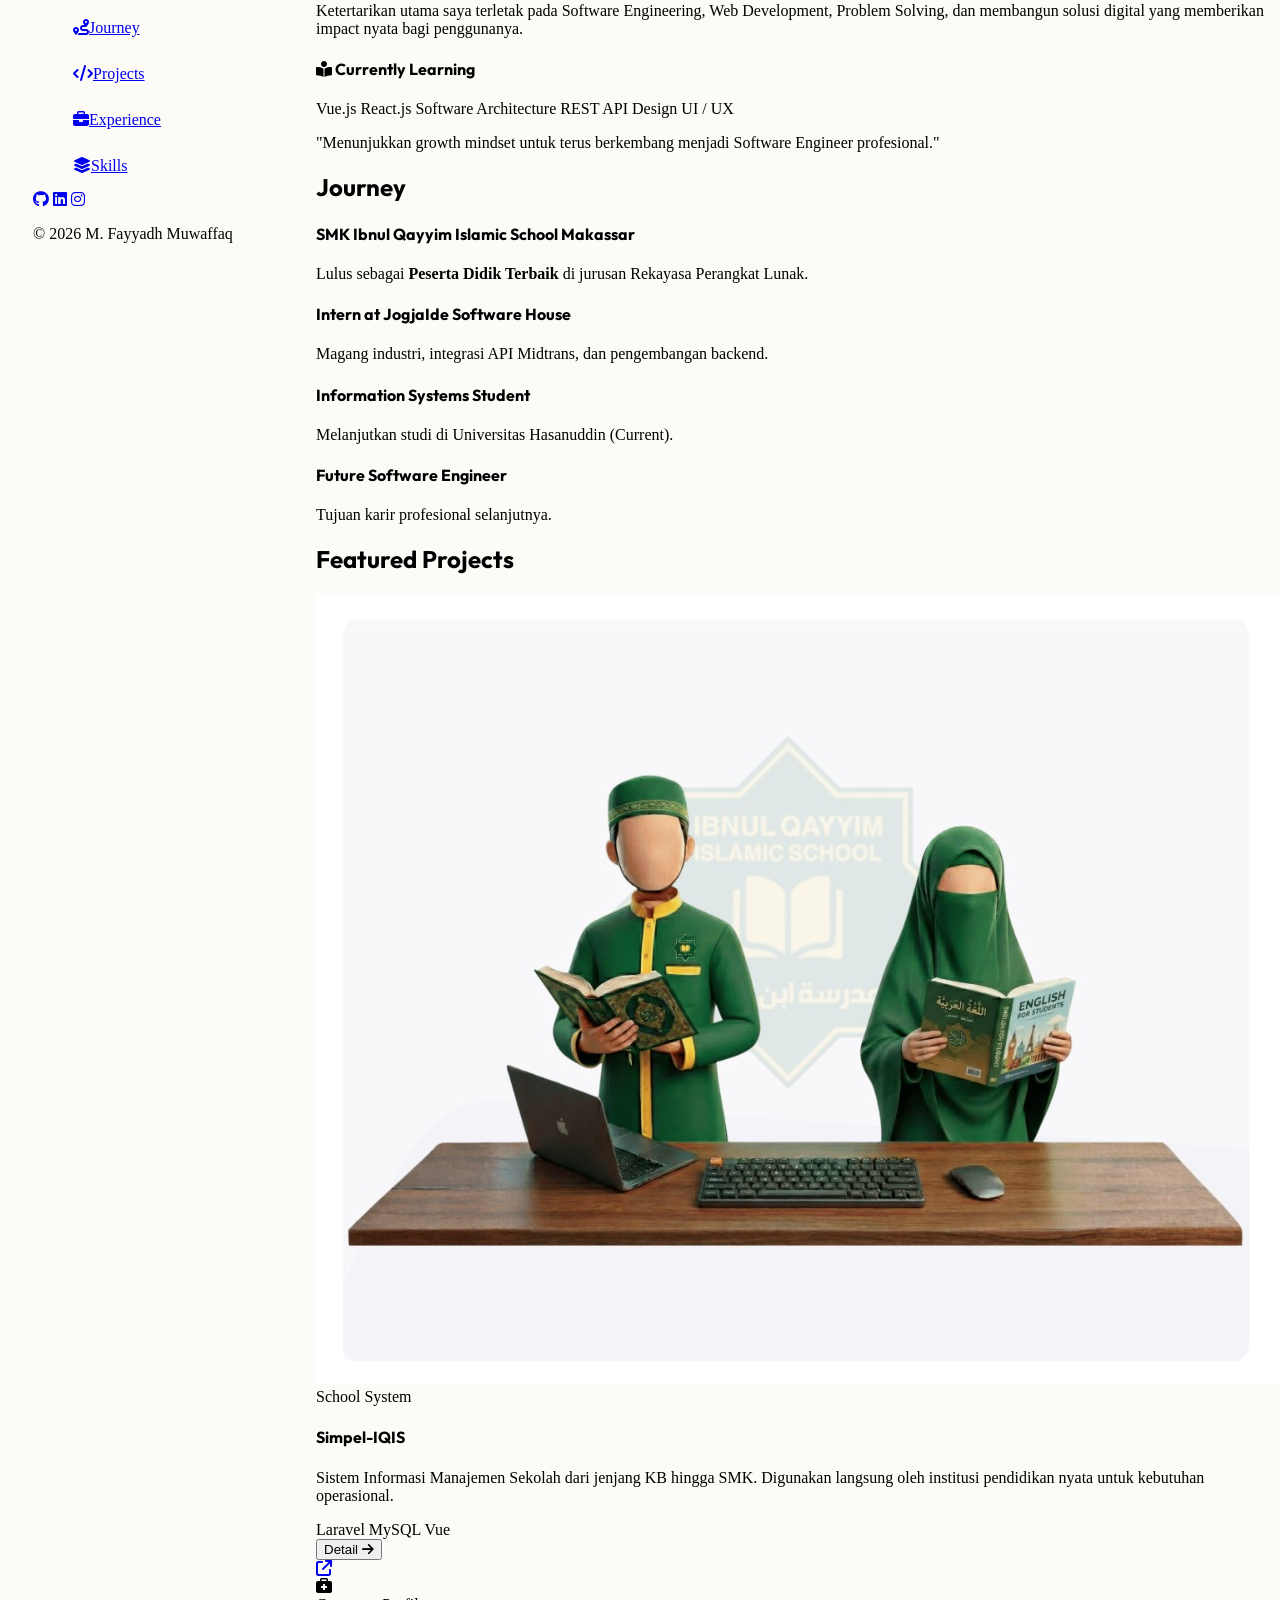
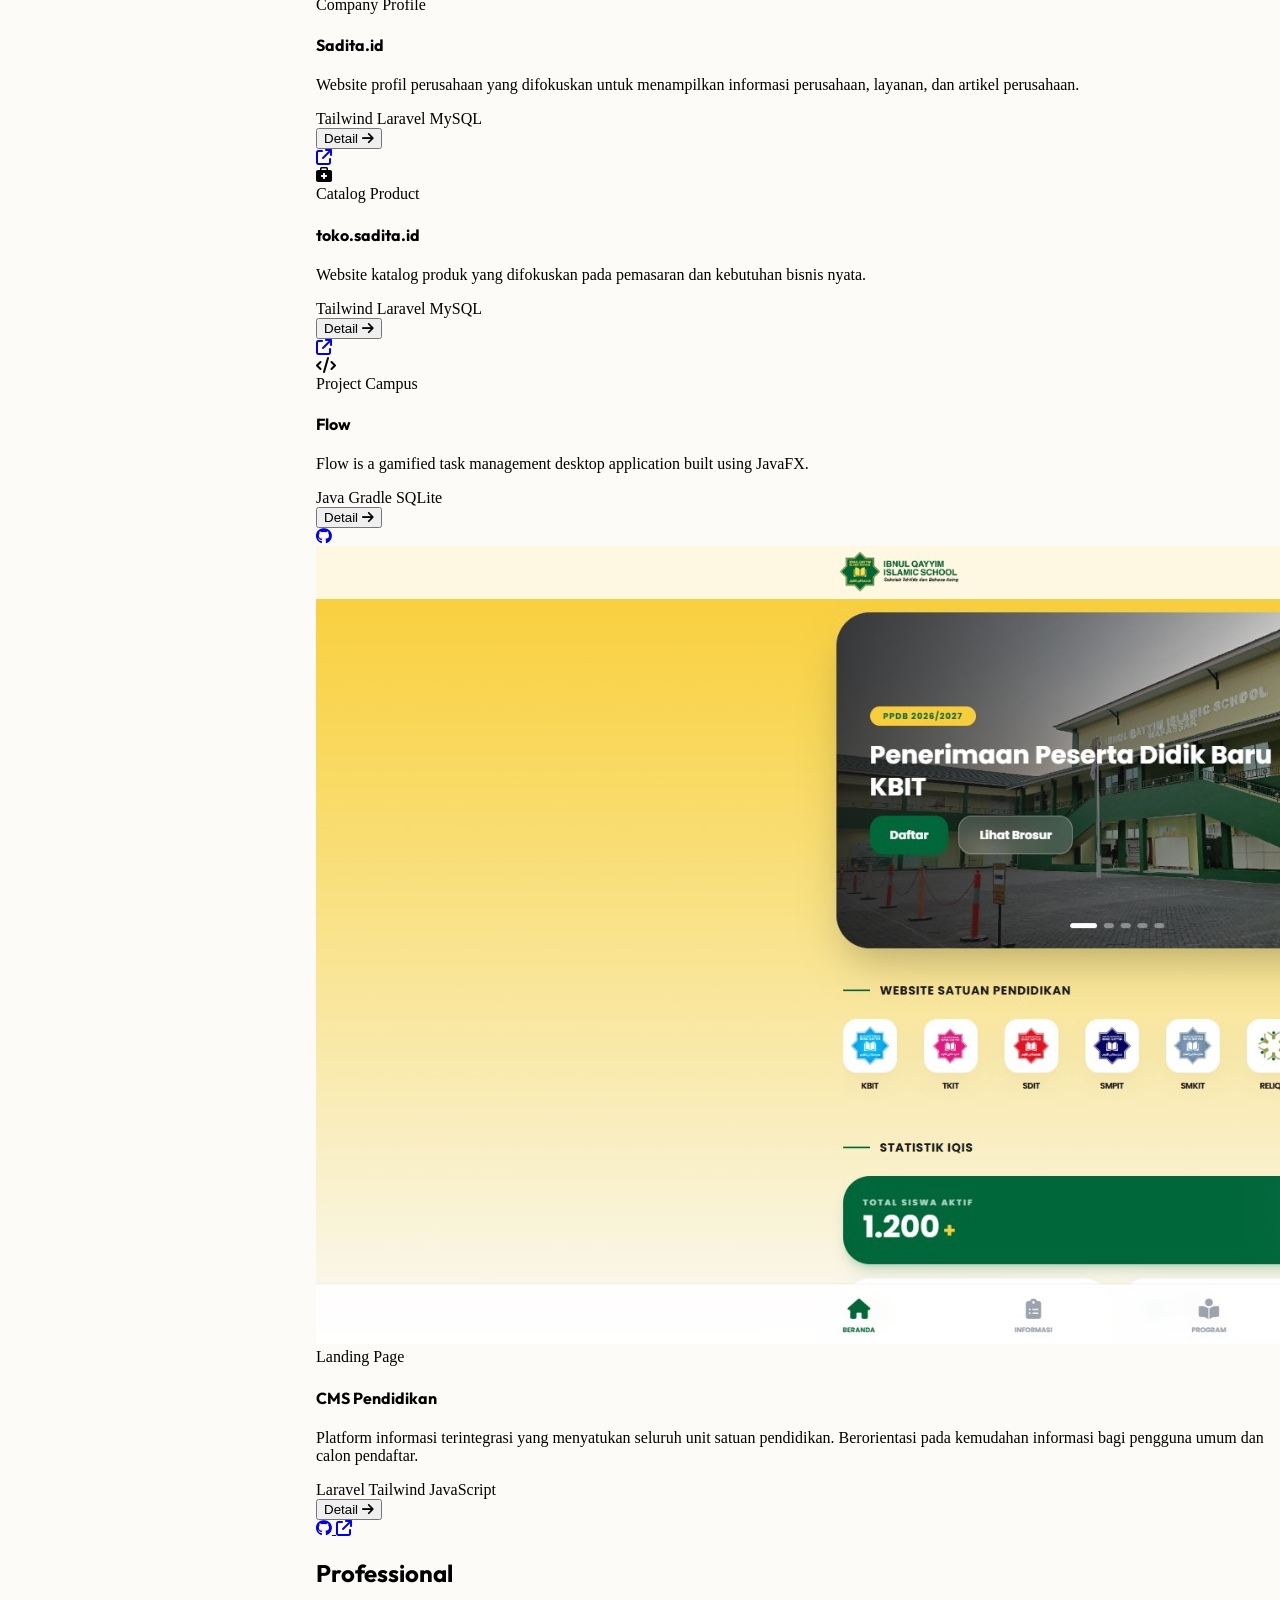
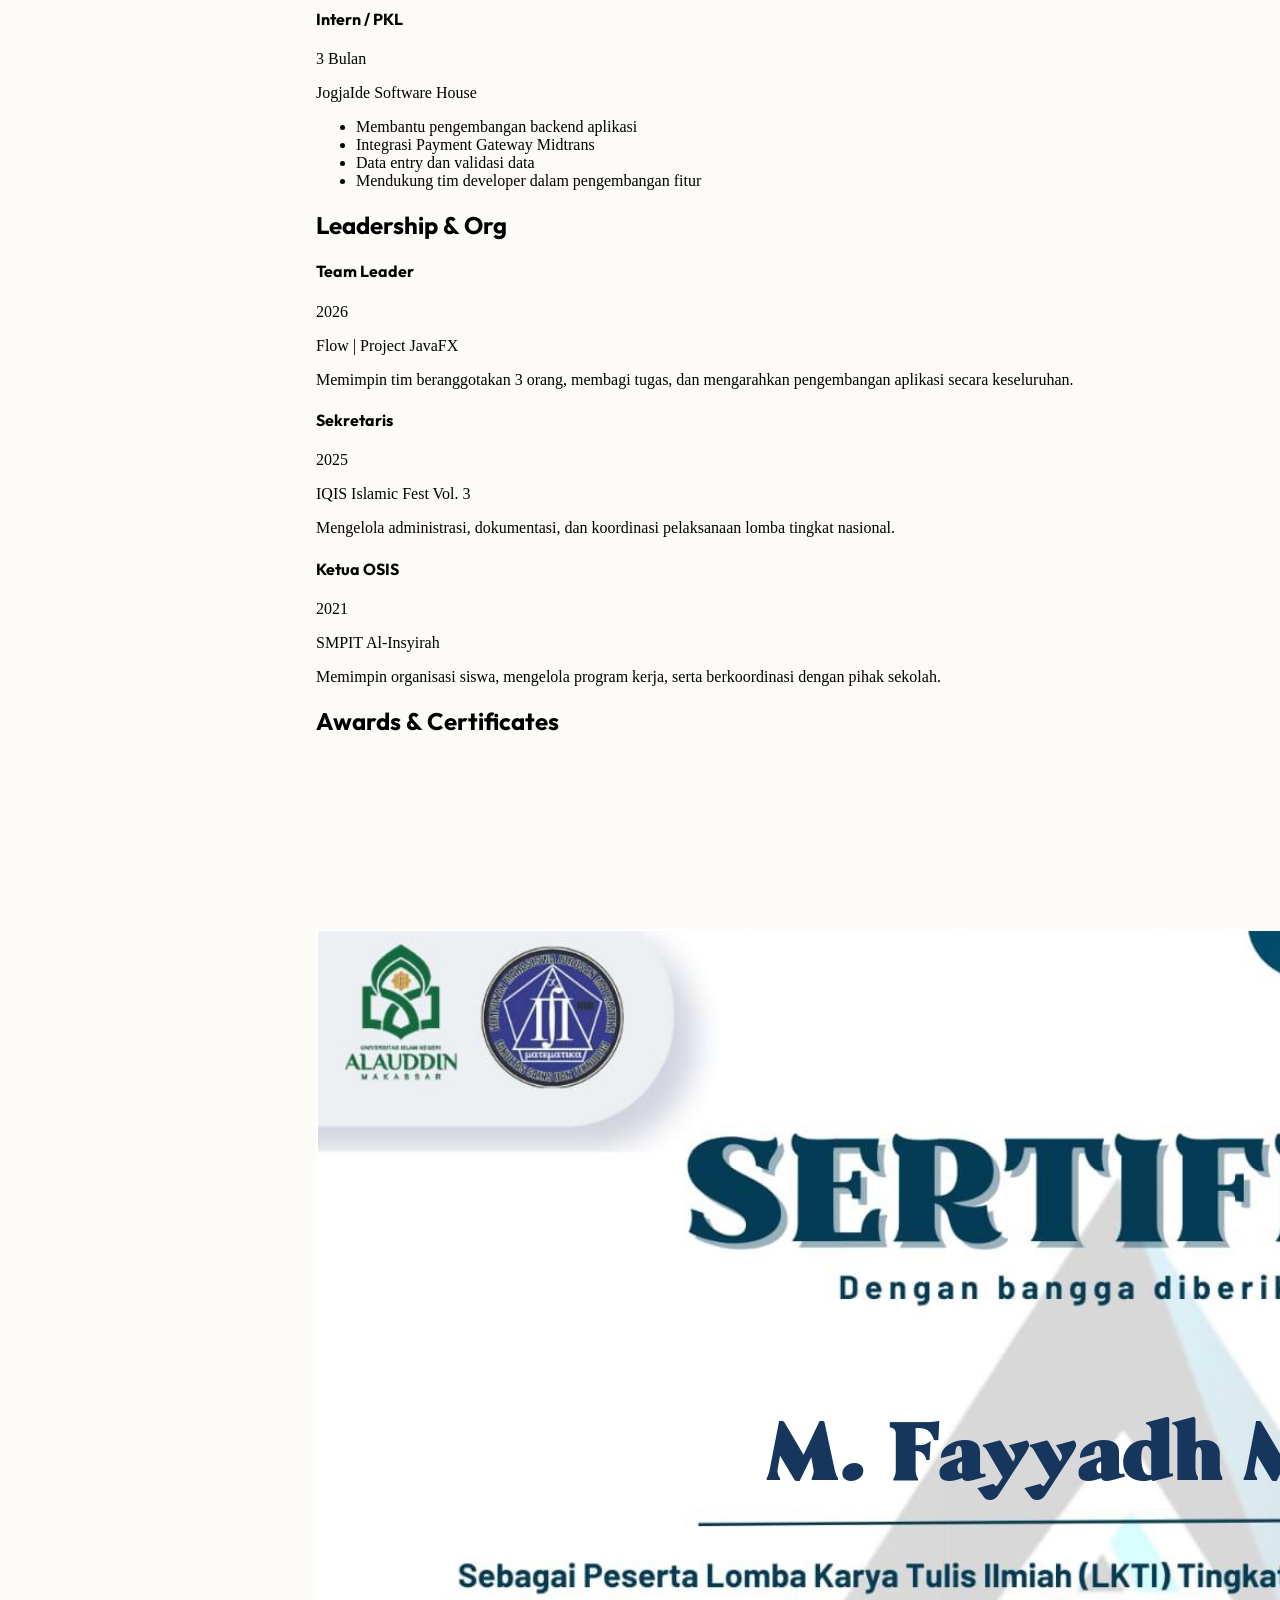
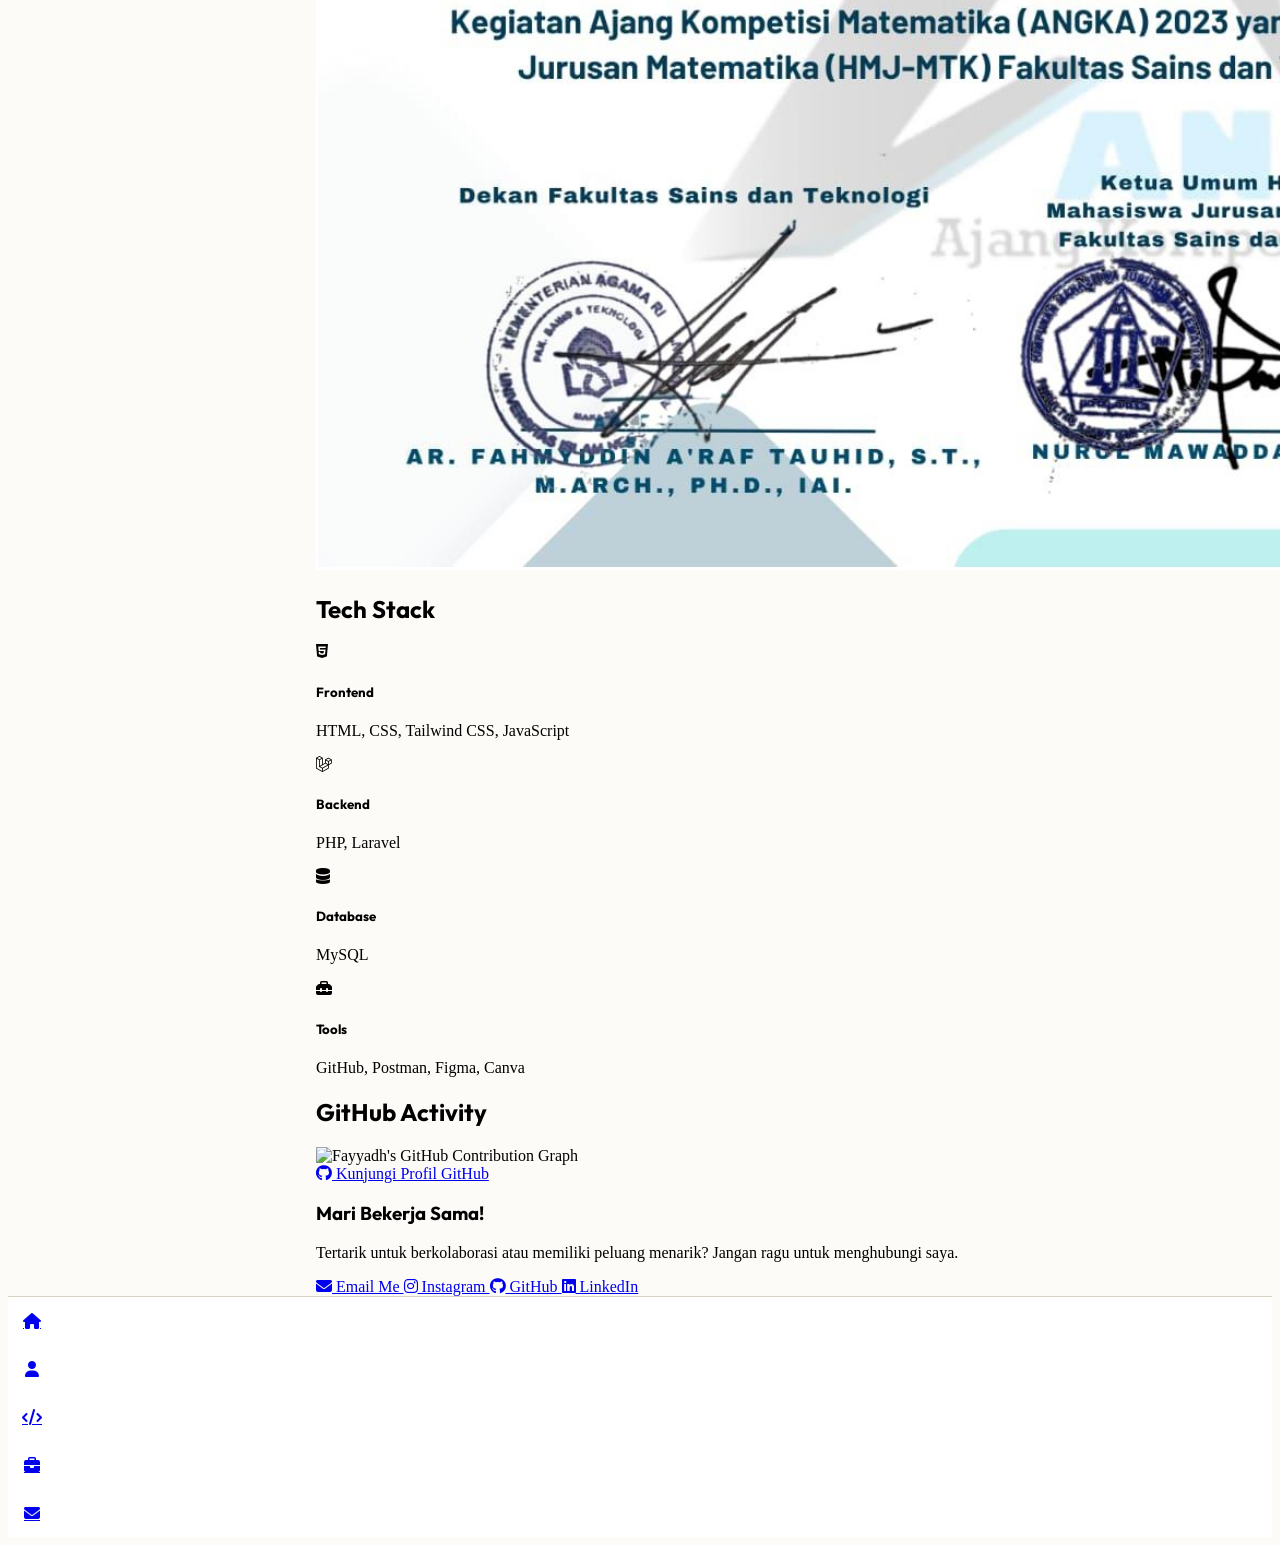
==== commit 2eae076a: "feat: add project modal functionality and images for project display" ====
--- a/index.html
+++ b/index.html
@@ -252,7 +252,7 @@
                     <!-- Project 1 -->
                     <div class="group bg-white rounded-card overflow-hidden shadow-soft border border-bordercolor hover:border-primary/30 transition-all flex flex-col h-full">
                         <div class="aspect-video bg-secondary/50 relative overflow-hidden flex items-center justify-center">
-                            <i class="fa-solid fa-school text-5xl text-primary/30 group-hover:scale-110 transition-transform duration-500"></i>
+                            <img src="img/simpel.jpeg" alt="tampilan simpel-iqis" class="w-full h-full object-cover transition-transform duration-500">
                             <div class="absolute inset-0 bg-primary/0 group-hover:bg-primary/5 transition-colors"></div>
                         </div>
                         <div class="p-8 flex flex-col flex-1">
@@ -268,9 +268,16 @@
                                 <span class="text-xs font-semibold text-dark border border-bordercolor rounded-md px-2 py-1">MySQL</span>
                                 <span class="text-xs font-semibold text-dark border border-bordercolor rounded-md px-2 py-1">Vue</span>
                             </div>
-                            <a href="https://simpel.iqis.sch.id/" target="_blank" class="inline-flex items-center text-sm font-bold text-primary hover:gap-3 transition-all mt-auto w-fit">
-                                Explore <i class="fa-solid fa-arrow-right text-[10px] ml-2"></i>
-                            </a>
+                            <div class="flex items-center justify-between mt-auto w-full pt-4 border-t border-bordercolor/50">
+                                <button onclick='openProjectModal({image:"img/simpel.jpeg", icon:"fa-school", category:"School System", year:"2026", title:"Simpel-IQIS", role:"Quality Assurance", desc:"Sistem Informasi Manajemen Sekolah dari jenjang KB hingga SMK. Digunakan langsung oleh institusi pendidikan nyata untuk kebutuhan operasional.", tech:["Laravel", "MySQL", "Vue"], live:"https://simpel.iqis.sch.id/", repo:"#"})' class="inline-flex items-center text-xs font-bold text-primary hover:gap-2 transition-all cursor-pointer bg-transparent border-0 p-0 m-0">
+                                    Detail <i class="fa-solid fa-arrow-right text-[10px] ml-2"></i>
+                                </button>
+                                <div class="flex items-center gap-2">
+                                    <a href="https://simpel.iqis.sch.id/" target="_blank" class="inline-flex items-center justify-center w-8 h-8 rounded-full bg-secondary/30 text-primary hover:bg-primary hover:text-white transition-colors border border-bordercolor" title="Live Preview">
+                                        <i class="fa-solid fa-arrow-up-right-from-square text-sm"></i>
+                                    </a>
+                                </div>
+                            </div>
                         </div>
                     </div>
 
@@ -293,9 +300,16 @@
                                 <span class="text-xs font-semibold text-dark border border-bordercolor rounded-md px-2 py-1">Laravel</span>
                                 <span class="text-xs font-semibold text-dark border border-bordercolor rounded-md px-2 py-1">MySQL</span>
                             </div>
-                            <a href="https://toko.sadita.id/" target="_blank" class="inline-flex items-center text-sm font-bold text-primary hover:gap-3 transition-all mt-auto w-fit">
-                                Explore <i class="fa-solid fa-arrow-right text-[10px] ml-2"></i>
-                            </a>
+                            <div class="flex items-center justify-between mt-auto w-full pt-4 border-t border-bordercolor/50">
+                                <button onclick='openProjectModal({icon:"fa-briefcase-medical", category:"Catalog Product", year:"2025", title:"toko.sadita.id", role:"Quality Assurance & Data Entry", desc:"Website katalog produk yang difokuskan pada pemasaran dan kebutuhan bisnis nyata.", tech:["Tailwind", "Laravel", "MySQL"], live:"https://sadita.id/", repo:"#"})' class="inline-flex items-center text-xs font-bold text-primary hover:gap-2 transition-all cursor-pointer bg-transparent border-0 p-0 m-0">
+                                    Detail <i class="fa-solid fa-arrow-right text-[10px] ml-2"></i>
+                                </button>
+                                <div class="flex items-center gap-2">
+                                    <a href="https://sadita.id/" target="_blank" class="inline-flex items-center justify-center w-8 h-8 rounded-full bg-secondary/30 text-primary hover:bg-primary hover:text-white transition-colors border border-bordercolor" title="Live Preview">
+                                        <i class="fa-solid fa-arrow-up-right-from-square text-sm"></i>
+                                    </a>
+                                </div>
+                            </div>
                         </div>
                     </div>
 
@@ -318,9 +332,16 @@
                                 <span class="text-xs font-semibold text-dark border border-bordercolor rounded-md px-2 py-1">Laravel</span>
                                 <span class="text-xs font-semibold text-dark border border-bordercolor rounded-md px-2 py-1">MySQL</span>
                             </div>
-                            <a href="https://sadita.id/" target="_blank" class="inline-flex items-center text-sm font-bold text-primary hover:gap-3 transition-all mt-auto w-fit">
-                                Explore <i class="fa-solid fa-arrow-right text-[10px] ml-2"></i>
-                            </a>
+                            <div class="flex items-center justify-between mt-auto w-full pt-4 border-t border-bordercolor/50">
+                                <button onclick='openProjectModal({icon:"fa-briefcase-medical", category:"Company Profile", year:"2025", title:"Sadita.id", role:"Frontend Developer", desc:"Website profil perusahaan yang difokuskan untuk menampilkan informasi perusahaan, layanan, dan artikel perusahaan.", tech:["Tailwind", "Laravel", "MySQL"], live:"https://toko.sadita.id/", repo:"#"})' class="inline-flex items-center text-xs font-bold text-primary hover:gap-2 transition-all cursor-pointer bg-transparent border-0 p-0 m-0">
+                                    Detail <i class="fa-solid fa-arrow-right text-[10px] ml-2"></i>
+                                </button>
+                                <div class="flex items-center gap-2">
+                                    <a href="https://toko.sadita.id/" target="_blank" class="inline-flex items-center justify-center w-8 h-8 rounded-full bg-secondary/30 text-primary hover:bg-primary hover:text-white transition-colors border border-bordercolor" title="Live Preview">
+                                        <i class="fa-solid fa-arrow-up-right-from-square text-sm"></i>
+                                    </a>
+                                </div>
+                            </div>
                         </div>
                     </div>
 
@@ -343,9 +364,16 @@
                                 <span class="text-xs font-semibold text-dark border border-bordercolor rounded-md px-2 py-1">Gradle</span>
                                 <span class="text-xs font-semibold text-dark border border-bordercolor rounded-md px-2 py-1">SQLite</span>
                             </div>
-                            <a href="https://github.com/fayyadhmuwaffaq/Flow" target="_blank" class="inline-flex items-center text-sm font-bold text-primary hover:gap-3 transition-all mt-auto w-fit">
-                                Explore <i class="fa-solid fa-arrow-right text-[10px] ml-2"></i>
-                            </a>
+                            <div class="flex items-center justify-between mt-auto w-full pt-4 border-t border-bordercolor/50">
+                                <button onclick='openProjectModal({icon:"fa-code", category:"Project Campus", year:"2026", title:"Flow", role:"Team Leader & Programmer", desc:"Flow is a gamified task management desktop application built using JavaFX.", tech:["Java", "Gradle", "SQLite"], live:"#", repo:"https://github.com/fayyadhmuwaffaq/Flow"})' class="inline-flex items-center text-xs font-bold text-primary hover:gap-2 transition-all cursor-pointer bg-transparent border-0 p-0 m-0">
+                                    Detail <i class="fa-solid fa-arrow-right text-[10px] ml-2"></i>
+                                </button>
+                                <div class="flex items-center gap-2">
+                                    <a href="https://github.com/fayyadhmuwaffaq/Flow" target="_blank" class="inline-flex items-center justify-center w-8 h-8 rounded-full bg-secondary/30 text-primary hover:bg-primary hover:text-white transition-colors border border-bordercolor" title="Repository">
+                                        <i class="fa-brands fa-github text-sm"></i>
+                                    </a>
+                                </div>
+                            </div>
                         </div>
                     </div>
 
@@ -353,7 +381,7 @@
                     <div class="group bg-white rounded-card overflow-hidden shadow-soft border border-bordercolor hover:border-primary/30 transition-all flex flex-col h-full md:col-span-2">
                         <div class="flex flex-col md:flex-row h-full">
                             <div class="w-full md:w-2/5 aspect-video md:aspect-auto bg-secondary/50 relative overflow-hidden flex items-center justify-center border-b md:border-b-0 md:border-r border-bordercolor">
-                                <i class="fa-solid fa-laptop-code text-5xl text-primary/30 group-hover:scale-110 transition-transform duration-500"></i>
+                                <img src="img/cms-iqis.png" alt="tampilan cms-iqis" class="w-full h-full object-cover transition-transform duration-500">
                                 <div class="absolute inset-0 bg-primary/0 group-hover:bg-primary/5 transition-colors"></div>
                             </div>
                             <div class="w-full md:w-3/5 p-8 flex flex-col justify-center">
@@ -369,9 +397,19 @@
                                     <span class="text-xs font-semibold text-dark border border-bordercolor rounded-md px-2 py-1">Tailwind</span>
                                     <span class="text-xs font-semibold text-dark border border-bordercolor rounded-md px-2 py-1">JavaScript</span>
                                 </div>
-                                <a href="https://fayyadhmuwaffaq.github.io/cms_iqis/" class="inline-flex items-center text-sm font-bold text-primary hover:gap-3 transition-all w-fit">
-                                    Explore <i class="fa-solid fa-arrow-right text-[10px] ml-2"></i>
-                                </a>
+                                <div class="flex items-center justify-between mt-auto w-full pt-4 border-t border-bordercolor/50">
+                                    <button onclick='openProjectModal({image:"img/cms-iqis.png",icon:"fa-laptop-code", category:"Landing Page", year:"2026", title:"CMS Pendidikan", role:"Fullstack Developer", desc:"Platform informasi terintegrasi yang menyatukan seluruh unit satuan pendidikan. Berorientasi pada kemudahan informasi bagi pengguna umum dan calon pendaftar.", tech:["Laravel", "Tailwind", "JavaScript"], live:"https://fayyadhmuwaffaq.github.io/cms_iqis/", repo:"#"})' class="inline-flex items-center text-xs font-bold text-primary hover:gap-2 transition-all cursor-pointer bg-transparent border-0 p-0 m-0">
+                                        Detail <i class="fa-solid fa-arrow-right text-[10px] ml-2"></i>
+                                    </button>
+                                    <div class="flex items-center gap-2">
+                                        <a href="#" target="_blank" class="inline-flex items-center justify-center w-8 h-8 rounded-full bg-secondary/30 text-primary hover:bg-primary hover:text-white transition-colors border border-bordercolor" title="Repository">
+                                            <i class="fa-brands fa-github text-sm"></i>
+                                        </a>
+                                        <a href="https://fayyadhmuwaffaq.github.io/cms_iqis/" target="_blank" class="inline-flex items-center justify-center w-8 h-8 rounded-full bg-secondary/30 text-primary hover:bg-primary hover:text-white transition-colors border border-bordercolor" title="Live Preview">
+                                            <i class="fa-solid fa-arrow-up-right-from-square text-sm"></i>
+                                        </a>
+                                    </div>
+                                </div>
                             </div>
                         </div>
                     </div>
@@ -542,6 +580,61 @@
         <img id="modalImage" src="" alt="Certificate" class="modal-img">
     </div>
 
+    <!-- Project Detail Modal -->
+    <div id="projectModal" class="modal-overlay z-[110]">
+        <div class="bg-white w-[90%] max-w-2xl rounded-[32px] shadow-2xl overflow-hidden relative transform transition-transform scale-90 opacity-0" id="projectModalContent">
+            <!-- Close Button -->
+            <button onclick="closeProjectModal()" class="absolute top-6 right-6 w-10 h-10 bg-bglight/50 hover:bg-secondary/50 rounded-full flex items-center justify-center text-dark hover:text-primary transition-colors z-10 backdrop-blur-sm shadow-sm cursor-pointer border-none outline-none">
+                <i class="fa-solid fa-xmark text-xl"></i>
+            </button>
+            
+            <!-- Banner / Icon -->
+            <div class="w-full h-48 bg-secondary/50 flex items-center justify-center relative border-b border-bordercolor/50 overflow-hidden">
+                <img id="pm-img" src="" alt="Project Image" class="w-full h-full object-cover absolute inset-0 z-0 hidden">
+                <i id="pm-icon" class="fa-solid fa-laptop-code text-6xl text-primary/30 z-0"></i>
+                <div class="absolute inset-0 bg-gradient-to-t from-white via-white/80 to-transparent z-10 pointer-events-none"></div>
+            </div>
+            
+            <!-- Content -->
+            <div class="p-8 -mt-10 relative z-10">
+                <div class="flex items-center gap-2 mb-3">
+                    <span id="pm-category" class="px-3 py-1 bg-secondary rounded-badge text-[10px] font-bold text-primary">Category</span>
+                    <span id="pm-year" class="px-3 py-1 bg-bglight border border-bordercolor rounded-badge text-[10px] font-bold text-muted">Year</span>
+                </div>
+                
+                <h3 id="pm-title" class="text-3xl font-black text-dark mb-4 font-heading">Project Title</h3>
+                
+                <div class="mb-4 bg-bglight p-4 rounded-xl border border-bordercolor flex items-start gap-3">
+                    <div class="w-8 h-8 rounded-full bg-secondary/50 flex items-center justify-center flex-shrink-0">
+                        <i class="fa-solid fa-user-tag text-primary text-sm"></i>
+                    </div>
+                    <div>
+                        <p class="text-[10px] font-bold text-muted uppercase tracking-widest mb-1">Peran Saya</p>
+                        <p id="pm-role" class="text-sm font-bold text-dark">Role Name</p>
+                    </div>
+                </div>
+                
+                <p id="pm-desc" class="text-muted text-sm leading-relaxed mb-6">
+                    Project description goes here...
+                </p>
+                
+                <div id="pm-tech" class="flex flex-wrap gap-2 mb-8">
+                    <!-- Tech stack inserted via JS -->
+                </div>
+                
+                <!-- Action Buttons -->
+                <div class="flex gap-4 border-t border-bordercolor pt-6">
+                    <a id="pm-live" href="#" target="_blank" class="flex-1 text-center py-3 bg-primary text-white rounded-btn font-bold hover:bg-primary/90 transition-colors text-sm shadow-sm flex items-center justify-center gap-2">
+                        <i class="fa-solid fa-arrow-up-right-from-square"></i> Live Preview
+                    </a>
+                    <a id="pm-repo" href="#" target="_blank" class="flex-1 text-center py-3 bg-white border border-bordercolor text-dark rounded-btn font-bold hover:border-primary hover:text-primary transition-colors text-sm shadow-sm flex items-center justify-center gap-2">
+                        <i class="fa-brands fa-github text-lg"></i> Repository
+                    </a>
+                </div>
+            </div>
+        </div>
+    </div>
+
     <!-- Scripts -->
     <script src="js/app.js"></script>
 </body>
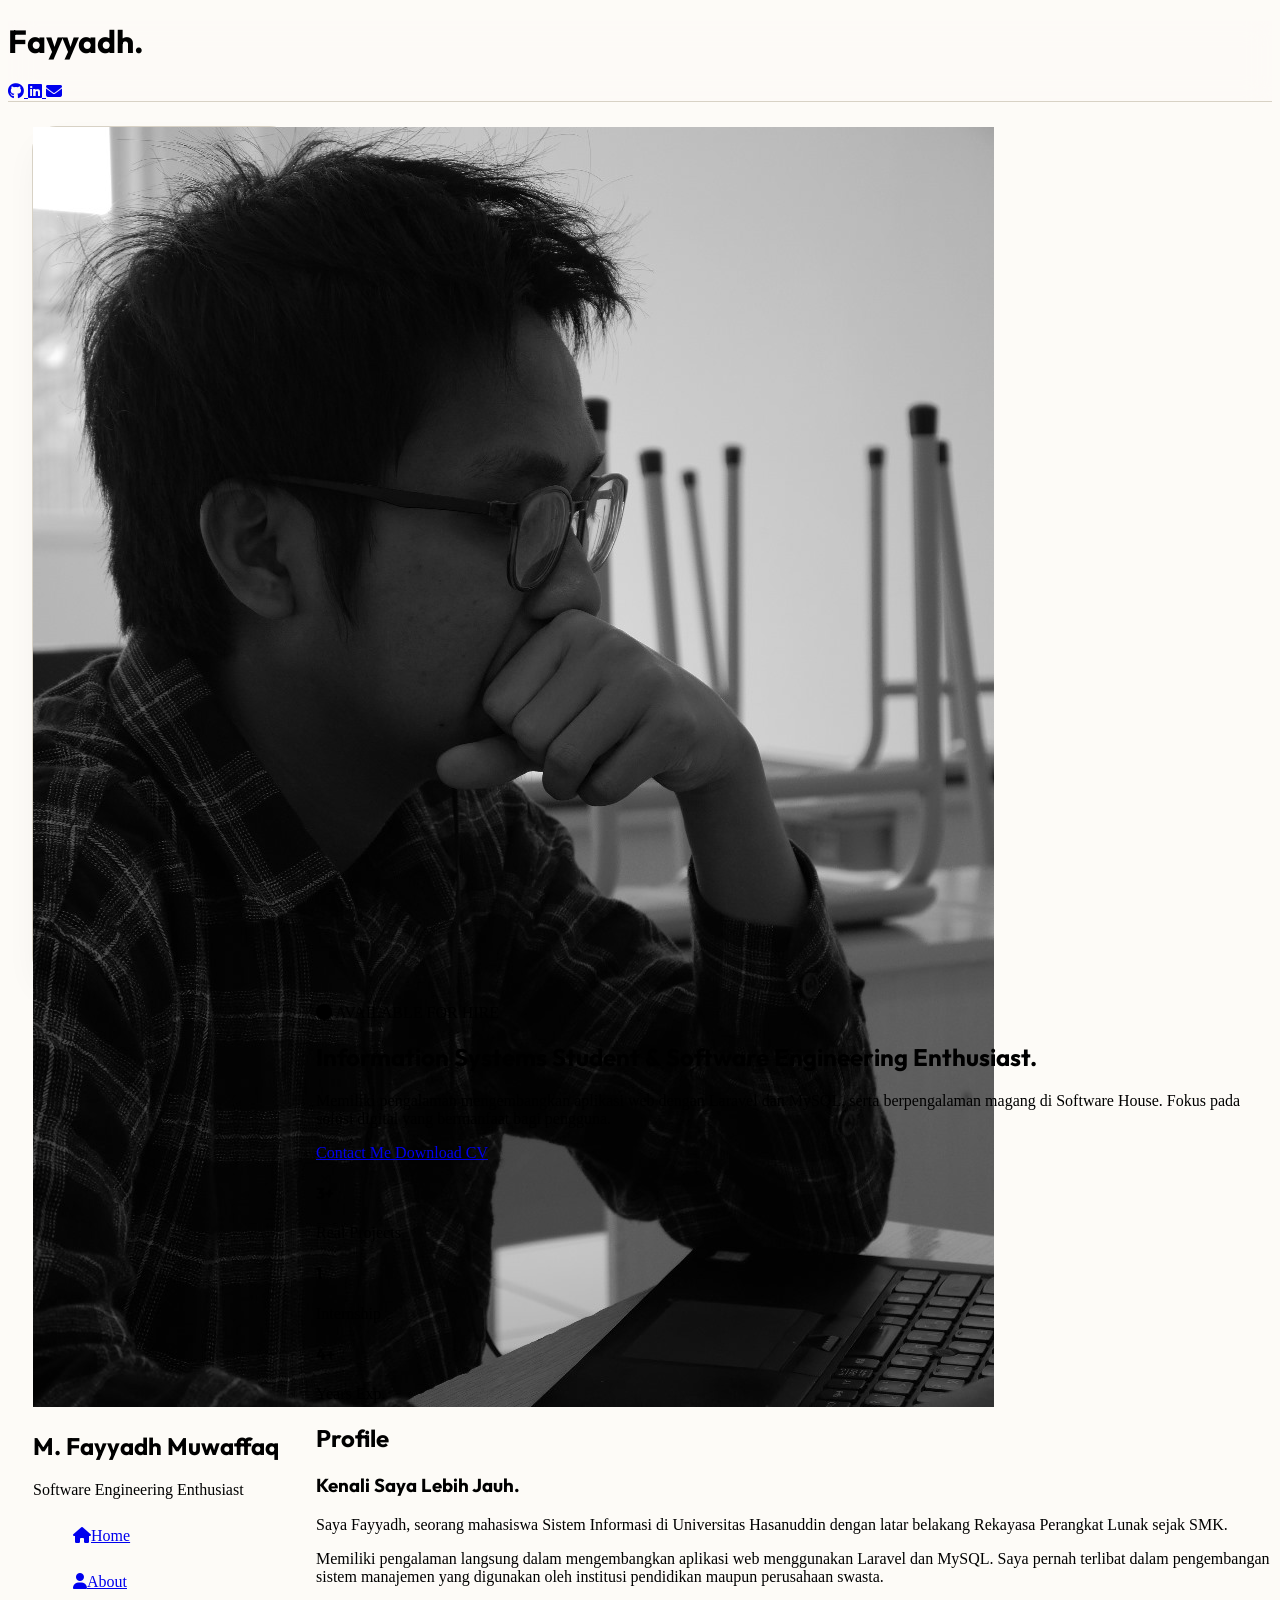
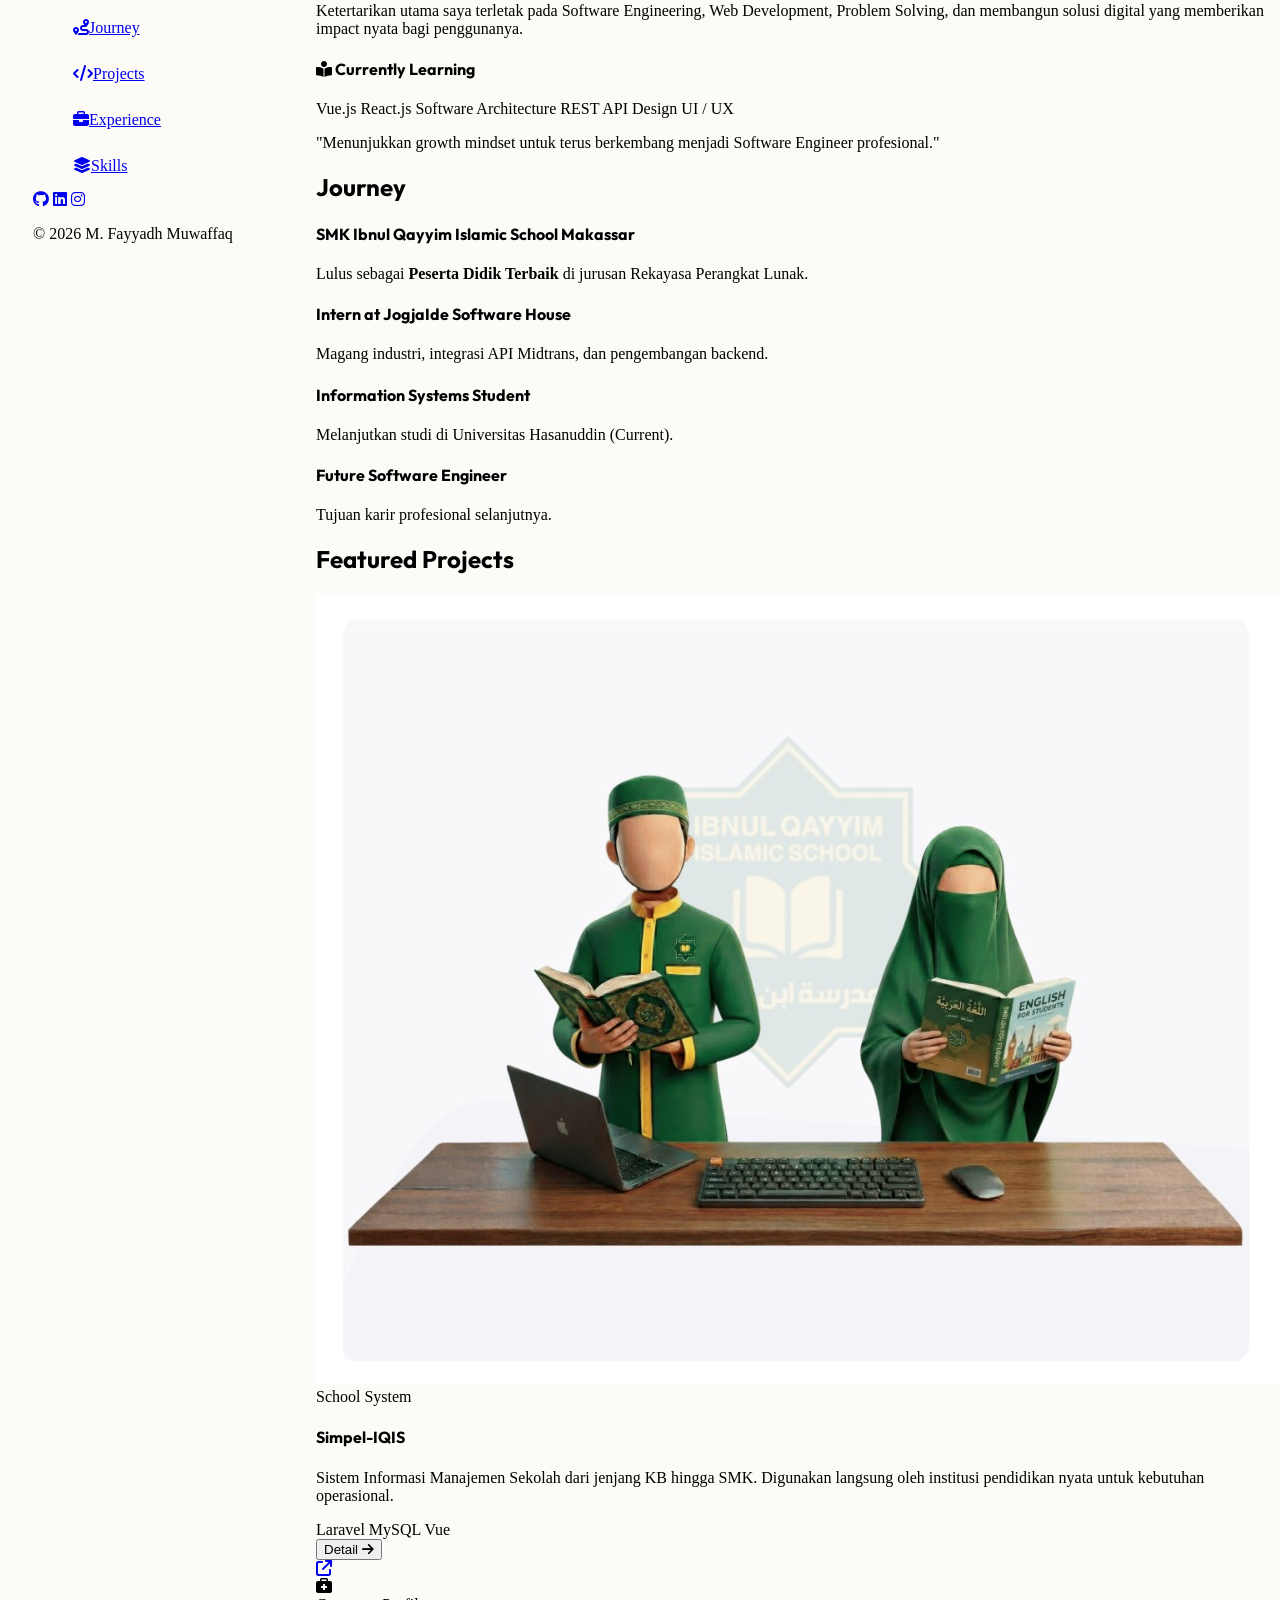
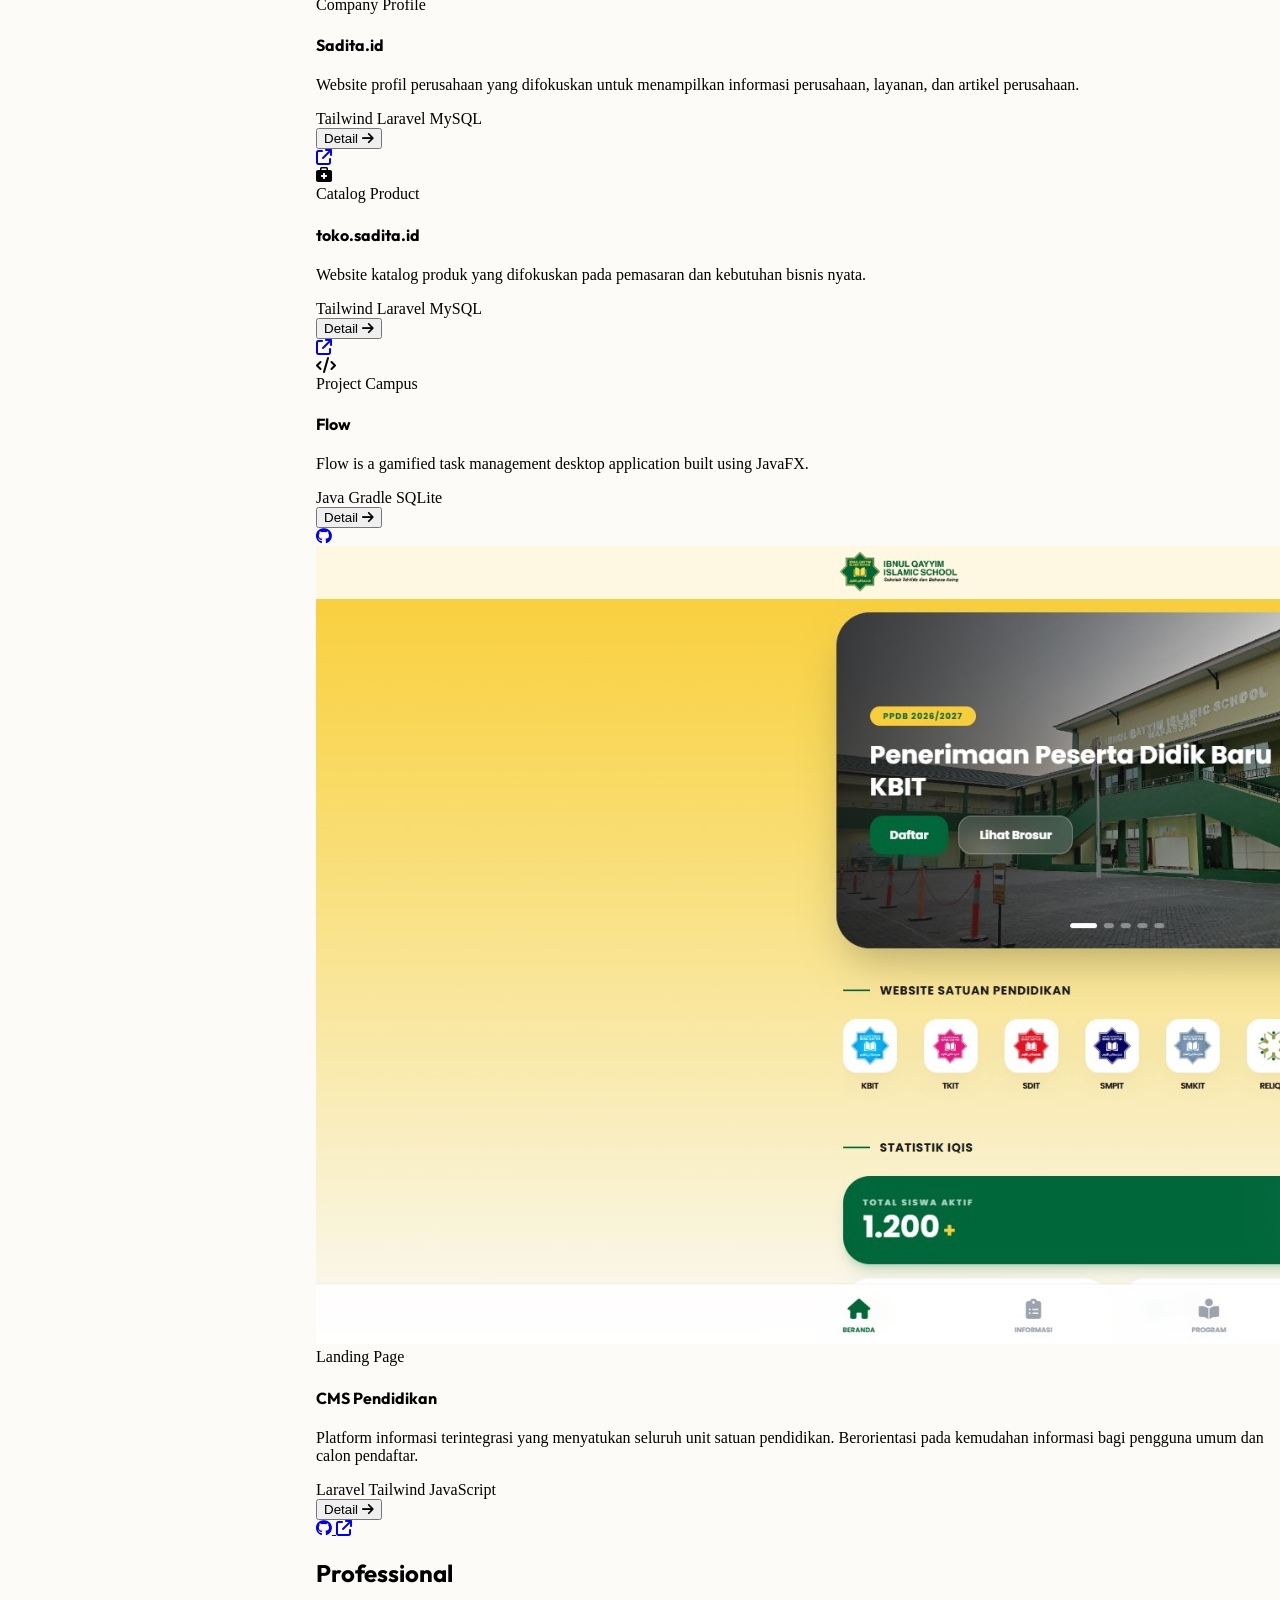
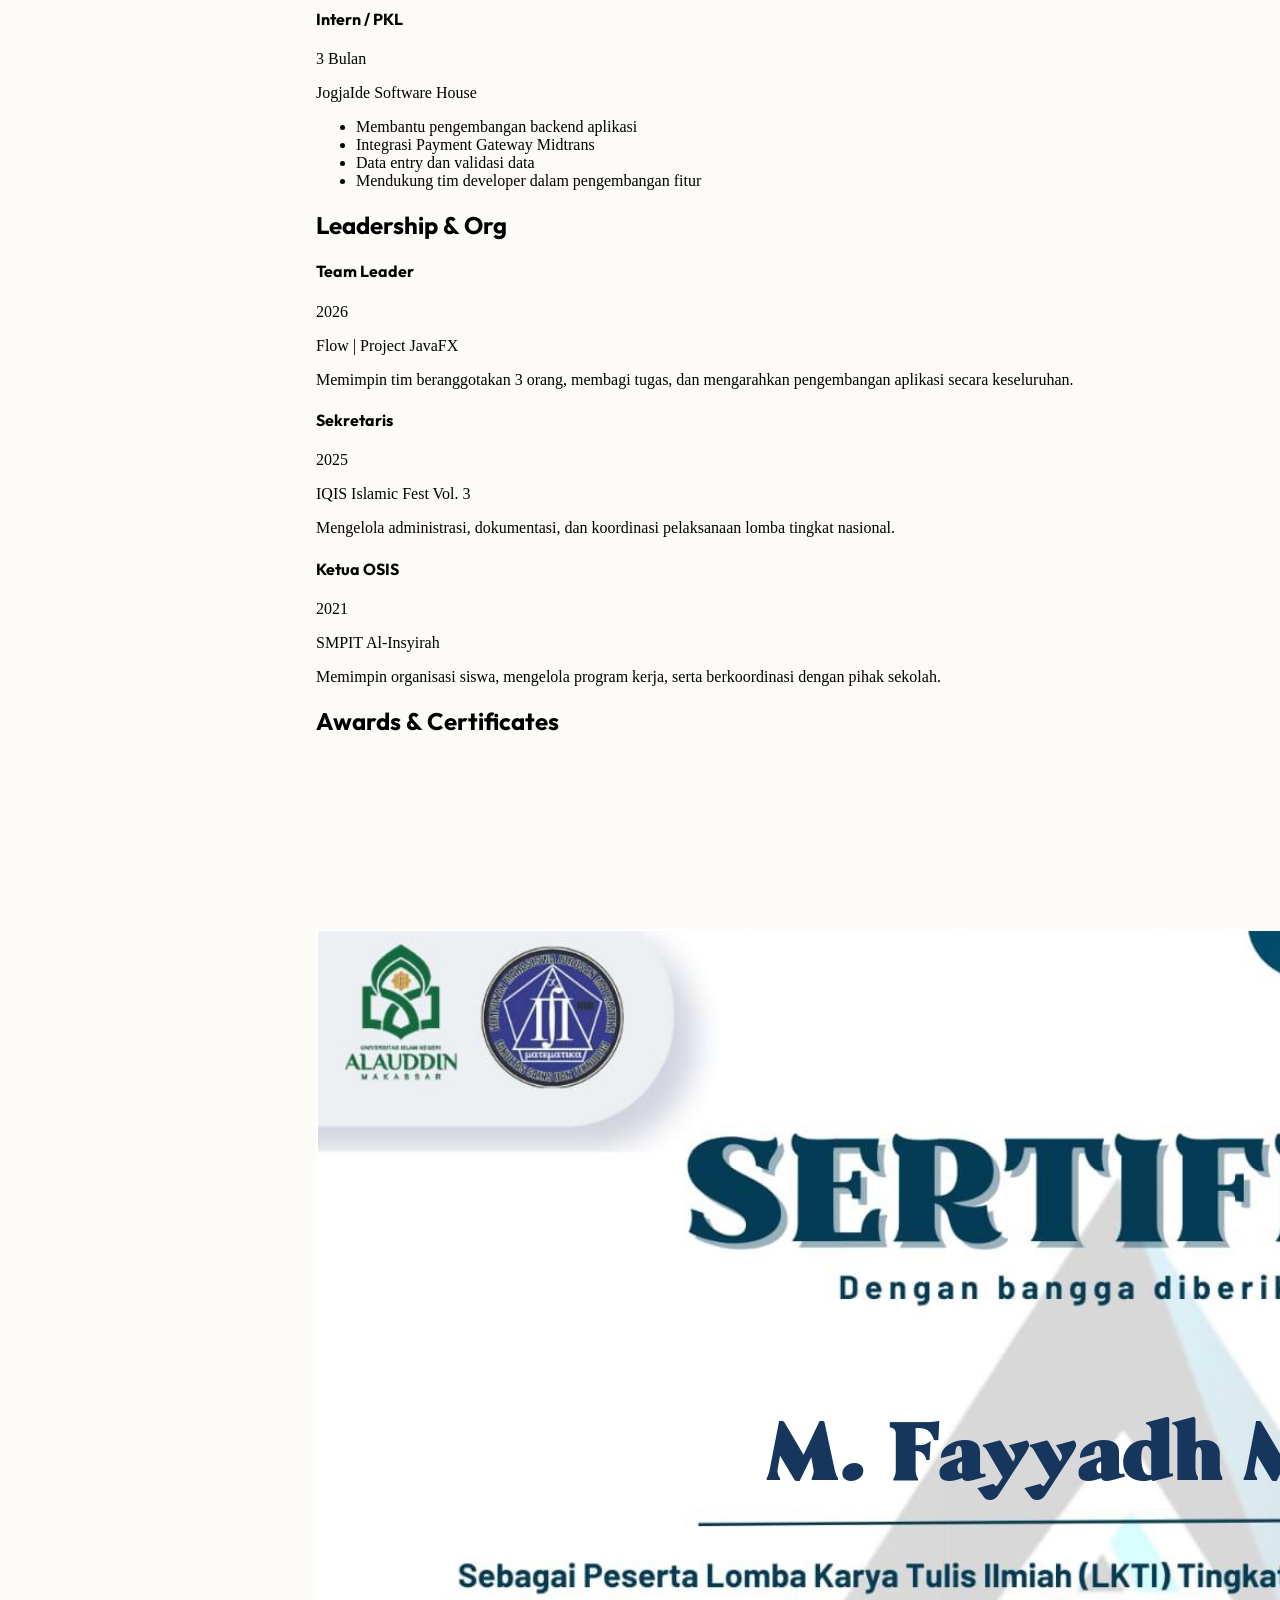
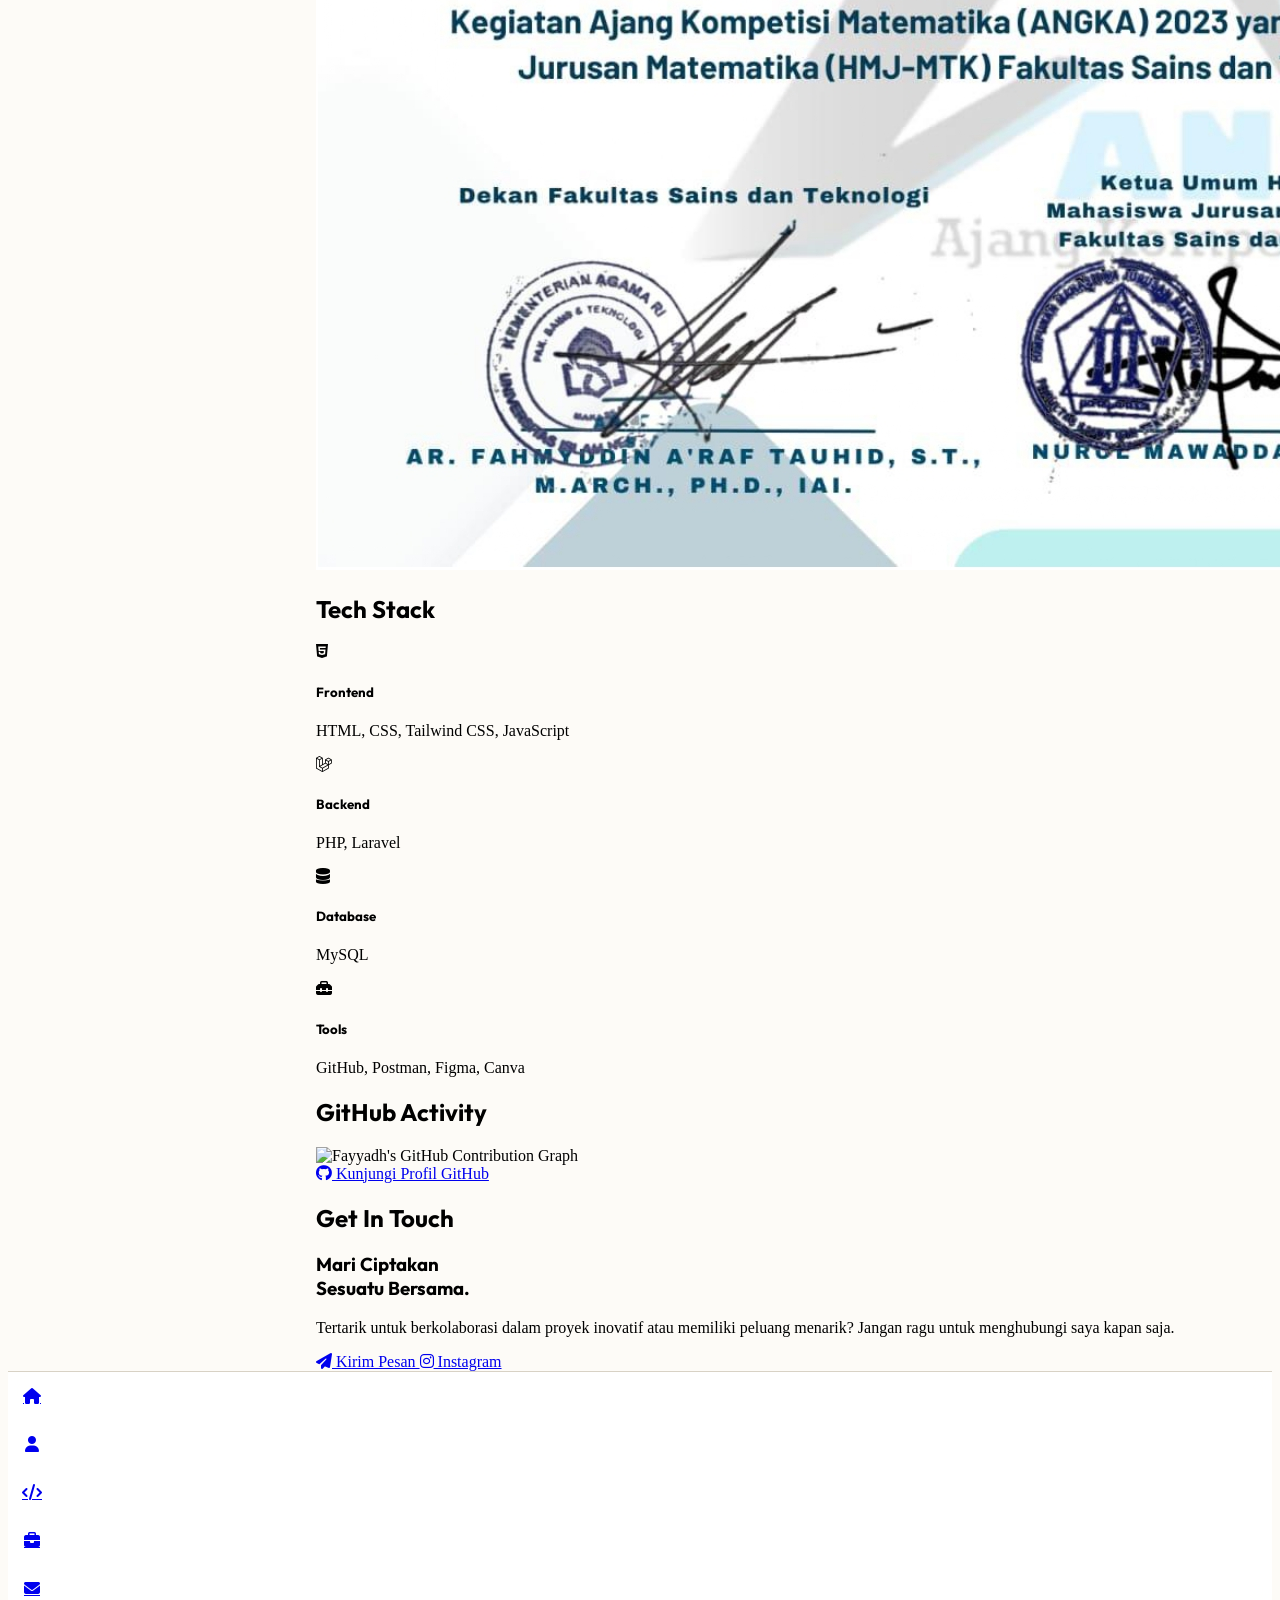
==== commit 17b6510a: "feat: enhance footer section with improved styling and messaging for better engagement" ====
--- a/index.html
+++ b/index.html
@@ -77,14 +77,14 @@
 
     <!-- DESKTOP SIDEBAR -->
     <nav class="hidden md:flex fixed top-0 left-0 sidebar-desktop flex-col py-8 z-50">
-        <div class="mb-8 flex flex-col items-center px-8 text-center">
-            <div class="w-24 h-24 rounded-full bg-secondary mb-4 overflow-hidden border-4 border-white shadow-sm flex items-center justify-center">
+        <div class="mb-8 flex flex-col items-center px-8 text-center profile-section">
+            <div class="w-24 h-24 rounded-full bg-secondary mb-4 overflow-hidden border-4 border-white shadow-sm flex items-center justify-center profile-image">
                 <img src="img/Hitam Putih.jpg" alt="M. Fayyadh Muwaffaq" srcset="">
             </div>
-            <h1 class="text-2xl font-bold text-dark font-heading">M. Fayyadh Muwaffaq</h1>
+            <h1 class="text-2xl font-bold text-dark font-heading profile-name">M. Fayyadh Muwaffaq</h1>
             <p class="text-xs text-muted mt-1 font-medium">Software Engineering Enthusiast</p>
         </div>
-        <div class="flex-1 space-y-1 overflow-y-auto">
+        <div class="flex-1 space-y-1 overflow-y-auto no-scrollbar">
             <a href="#hero" class="nav-link-item bg-primary/10 text-primary group">
                 <div class="w-8 h-8 flex items-center justify-center mr-3"><i class="fa-solid fa-house text-lg group-hover:scale-110 transition-transform"></i></div>
                 <span class="text-sm">Home</span>
@@ -111,7 +111,7 @@
             </a>
         </div>
         <!-- Desktop Sidebar Footer -->
-        <div class="mt-auto px-8 pt-6 border-t border-bordercolor">
+        <div class="mt-auto px-8 pt-6 border-t border-bordercolor sidebar-footer">
             <div class="flex justify-center space-x-4 mb-4">
                 <a href="https://github.com/fayyadhmuwaffaq" target="_blank" class="text-muted hover:text-primary transition-colors"><i class="fa-brands fa-github text-xl"></i></a>
                 <a href="https://www.linkedin.com/in/fayyadhmuwaffaq/" target="_blank" class="text-muted hover:text-primary transition-colors"><i class="fa-brands fa-linkedin text-xl"></i></a>
@@ -538,25 +538,20 @@
 
             <!-- Footer / Contact -->
             <footer id="contact" class="text-center pb-12 pt-10 scroll-mt-24">
-                <div class="p-10 bg-primary text-white rounded-[32px] shadow-lg relative overflow-hidden">
-                    <div class="absolute -right-10 -top-10 w-40 h-40 bg-white/10 rounded-full blur-2xl"></div>
-                    <div class="absolute -left-10 -bottom-10 w-40 h-40 bg-white/10 rounded-full blur-2xl"></div>
+                <div class="p-12 bg-primary text-white rounded-[32px] shadow-lg relative overflow-hidden group transition-all duration-500">
+                    <div class="absolute -right-10 -top-10 w-40 h-40 bg-white/10 rounded-full blur-2xl group-hover:scale-150 transition-transform duration-700"></div>
+                    <div class="absolute -left-10 -bottom-10 w-40 h-40 bg-white/10 rounded-full blur-2xl group-hover:scale-150 transition-transform duration-700"></div>
                     
-                    <h3 class="text-3xl font-black mb-4 font-heading relative z-10">Mari Bekerja Sama!</h3>
-                    <p class="text-secondary/80 mb-8 max-w-md mx-auto text-sm relative z-10">Tertarik untuk berkolaborasi atau memiliki peluang menarik? Jangan ragu untuk menghubungi saya.</p>
+                    <h2 class="text-xs font-bold text-secondary uppercase tracking-[0.2em] mb-4 relative z-10">Get In Touch</h2>
+                    <h3 class="text-4xl md:text-5xl font-black mb-6 font-heading text-white relative z-10 leading-tight">Mari Ciptakan<br> Sesuatu Bersama.</h3>
+                    <p class="text-secondary/80 mb-10 max-w-md mx-auto text-sm relative z-10 leading-relaxed">Tertarik untuk berkolaborasi dalam proyek inovatif atau memiliki peluang menarik? Jangan ragu untuk menghubungi saya kapan saja.</p>
                     
                     <div class="flex flex-wrap justify-center gap-4 relative z-10">
-                        <a href="mailto:fayyadh07faiz@gmail.com" class="px-6 py-3 bg-white text-primary rounded-btn font-bold hover:bg-secondary transition-colors text-sm shadow-sm flex items-center">
-                            <i class="fa-solid fa-envelope mr-2"></i> Email Me
+                        <a href="mailto:fayyadh07faiz@gmail.com" class="px-8 py-4 bg-white text-primary rounded-btn font-bold hover:bg-secondary transition-all btn-scale text-sm shadow-lg flex items-center">
+                            <i class="fa-solid fa-paper-plane mr-3 text-lg"></i> Kirim Pesan
                         </a>
-                        <a href="https://www.instagram.com/fy.ydh/" class="px-6 py-3 bg-transparent border border-white/30 text-white rounded-btn font-bold hover:bg-white/10 transition-colors text-sm flex items-center">
-                            <i class="fa-brands fa-instagram mr-2 text-lg"></i> Instagram
-                        </a>
-                        <a href="https://github.com/fayyadhmuwaffaq" target="_blank" class="px-6 py-3 bg-transparent border border-white/30 text-white rounded-btn font-bold hover:bg-white/10 transition-colors text-sm flex items-center">
-                            <i class="fa-brands fa-github mr-2 text-lg"></i> GitHub
-                        </a>
-                        <a href="https://www.linkedin.com/in/fayyadhmuwaffaq/" target="_blank" class="px-6 py-3 bg-transparent border border-white/30 text-white rounded-btn font-bold hover:bg-white/10 transition-colors text-sm flex items-center">
-                            <i class="fa-brands fa-linkedin mr-2 text-lg"></i> LinkedIn
+                        <a href="https://www.instagram.com/fy.ydh/" target="_blank" class="px-8 py-4 bg-transparent border border-white/30 text-white rounded-btn font-bold hover:bg-white/10 transition-all btn-scale text-sm flex items-center">
+                            <i class="fa-brands fa-instagram mr-3 text-lg"></i> Instagram
                         </a>
                     </div>
                 </div>
--- a/css/style.css
+++ b/css/style.css
@@ -33,3 +33,29 @@
 .modal-overlay.active { opacity: 1; pointer-events: auto; }
 .modal-img { max-width: 90%; max-height: 90%; border-radius: 12px; transform: scale(0.9); transition: transform 0.3s; }
 .modal-overlay.active .modal-img { transform: scale(1); }
+
+/* Hide scrollbar for Chrome, Safari and Opera */
+.no-scrollbar::-webkit-scrollbar {
+    display: none;
+}
+/* Hide scrollbar for IE, Edge and Firefox */
+.no-scrollbar {
+    -ms-overflow-style: none;  /* IE and Edge */
+    scrollbar-width: none;  /* Firefox */
+}
+
+/* Make sidebar fit on small laptop screens */
+@media (max-height: 768px) and (min-width: 768px) {
+    .sidebar-desktop { margin: 16px; height: calc(100vh - 32px); padding-top: 1rem !important; padding-bottom: 1rem !important; }
+    .main-container-responsive { margin-left: 292px; } /* 260 + 16 + 16 */
+    
+    .profile-section { margin-bottom: 1rem !important; }
+    .profile-image { width: 4rem !important; height: 4rem !important; margin-bottom: 0.5rem !important; }
+    .profile-name { font-size: 1.25rem !important; }
+    
+    .nav-link-item { padding: 16px 20px; margin: 2px 12px; }
+    .nav-link-item .w-8 { width: 1.5rem; height: 1.5rem; }
+    
+    .sidebar-footer { padding-top: 0.75rem !important; }
+    .sidebar-footer .mb-4 { margin-bottom: 0.5rem !important; }
+}
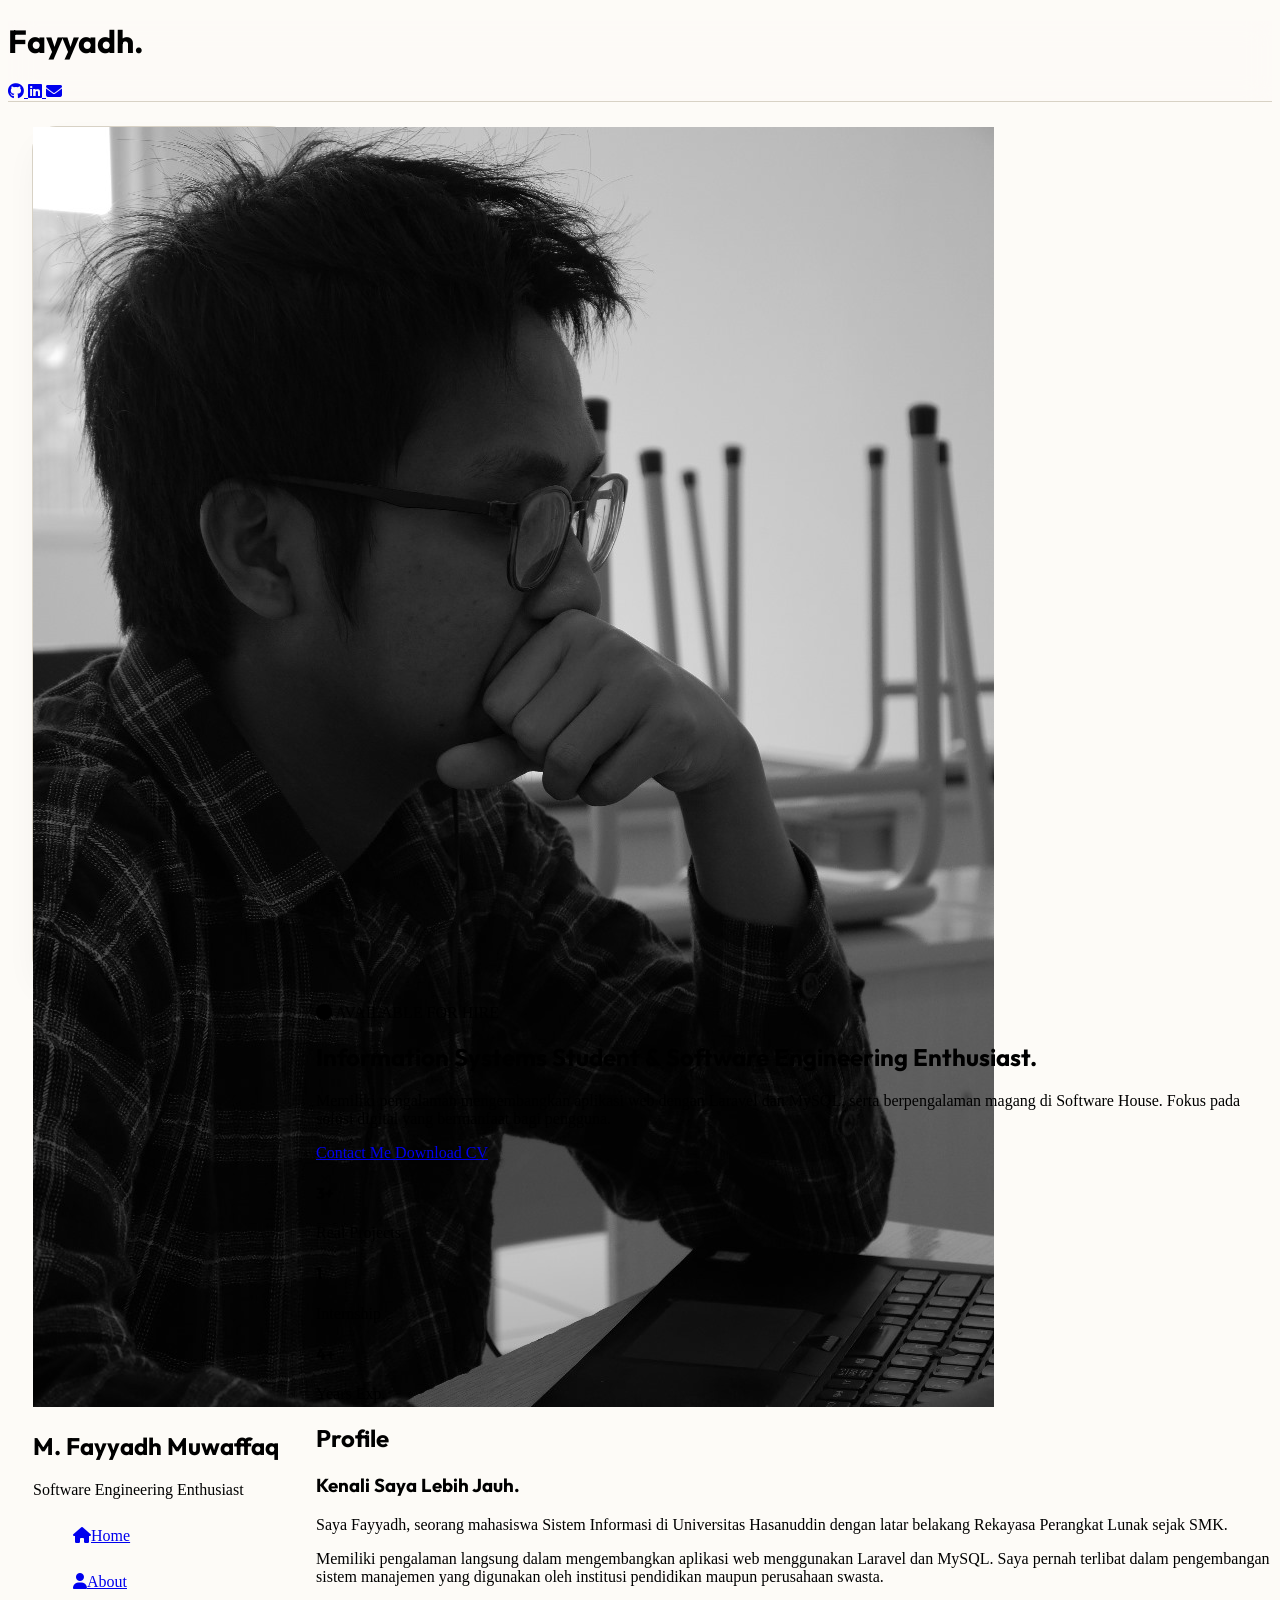
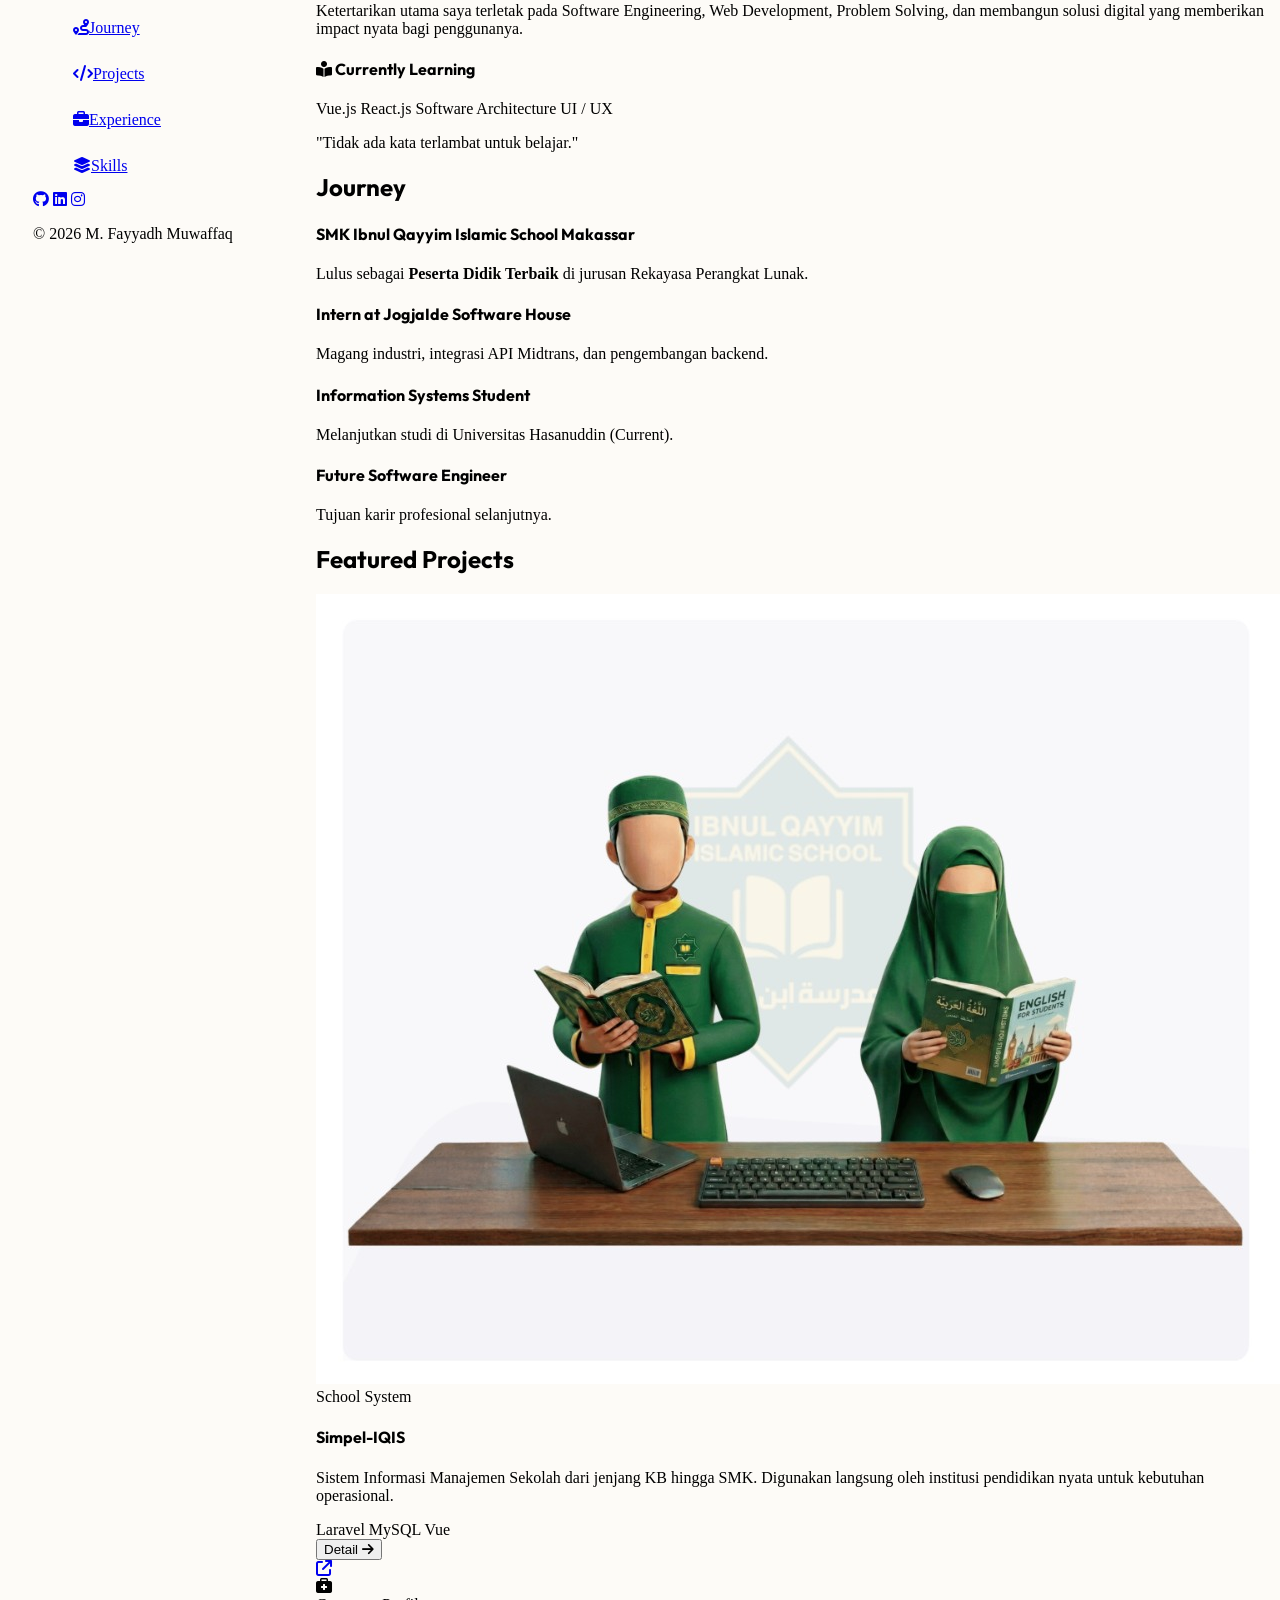
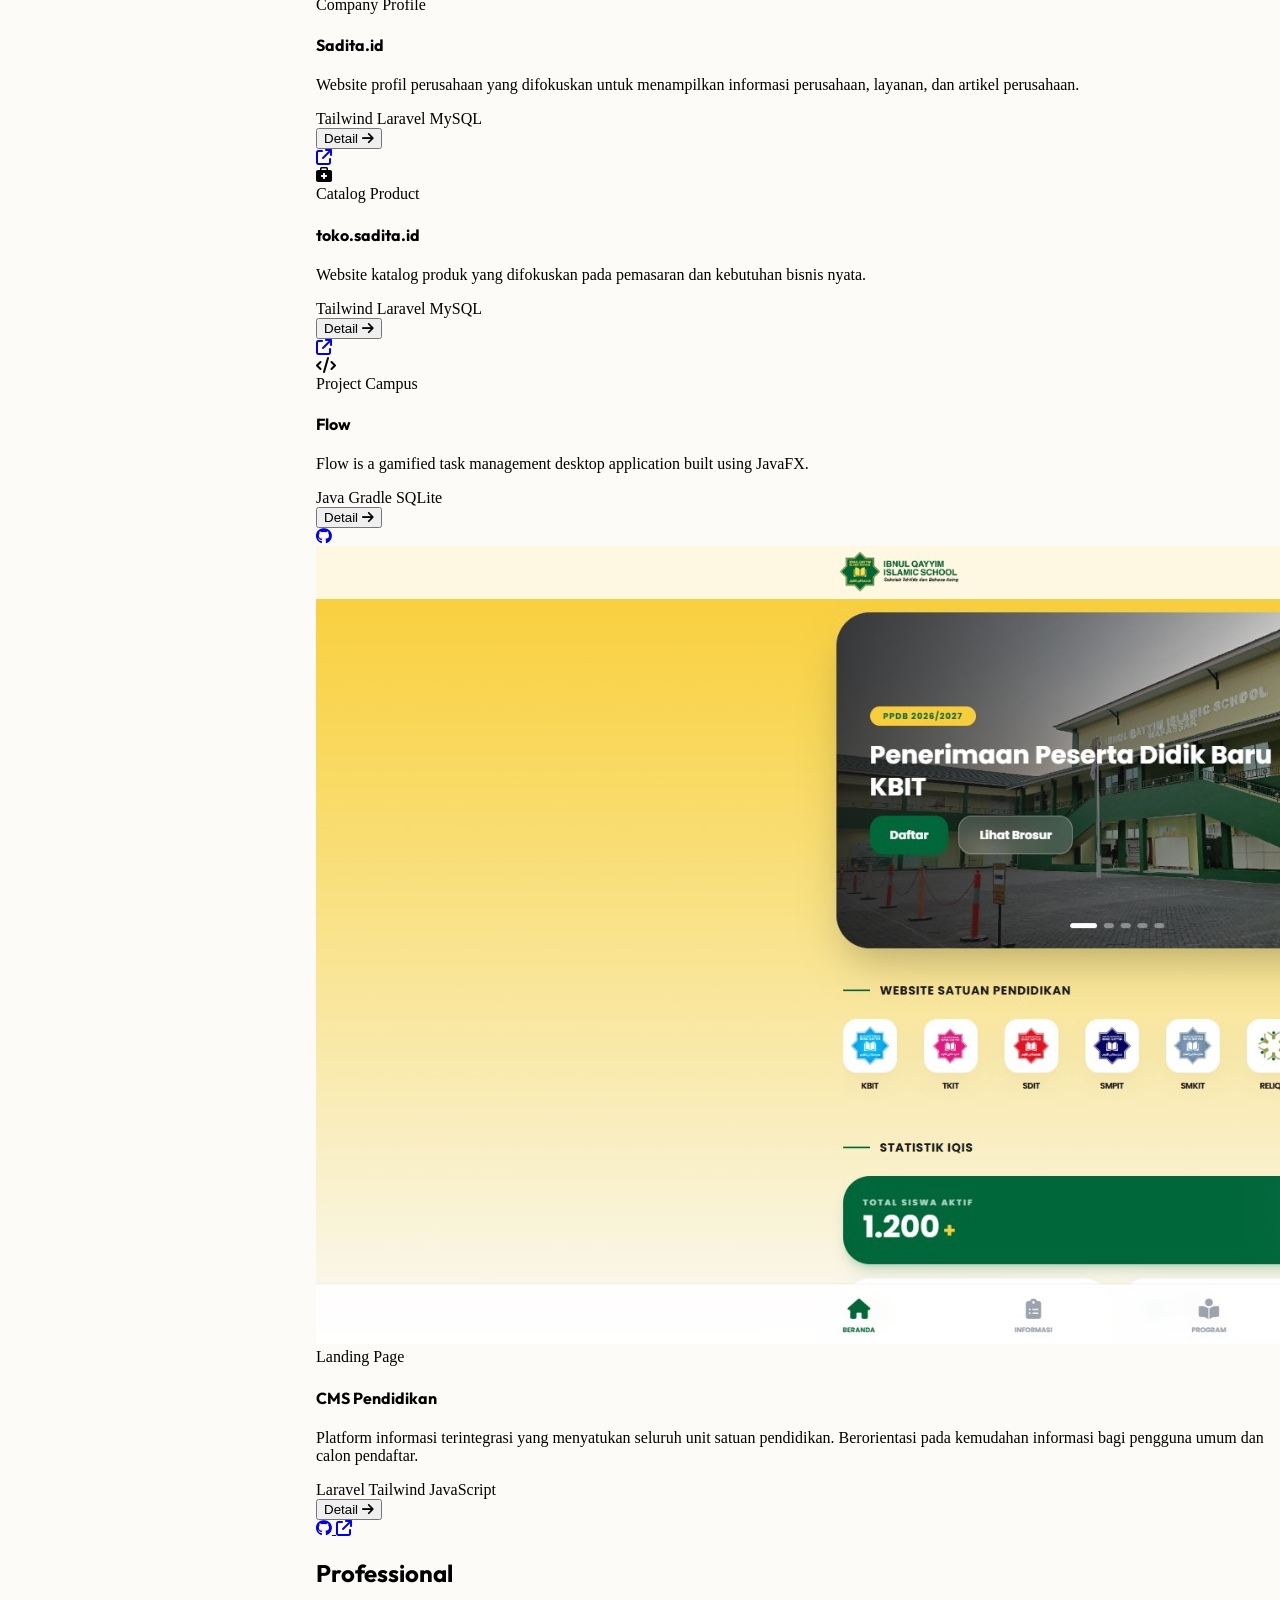
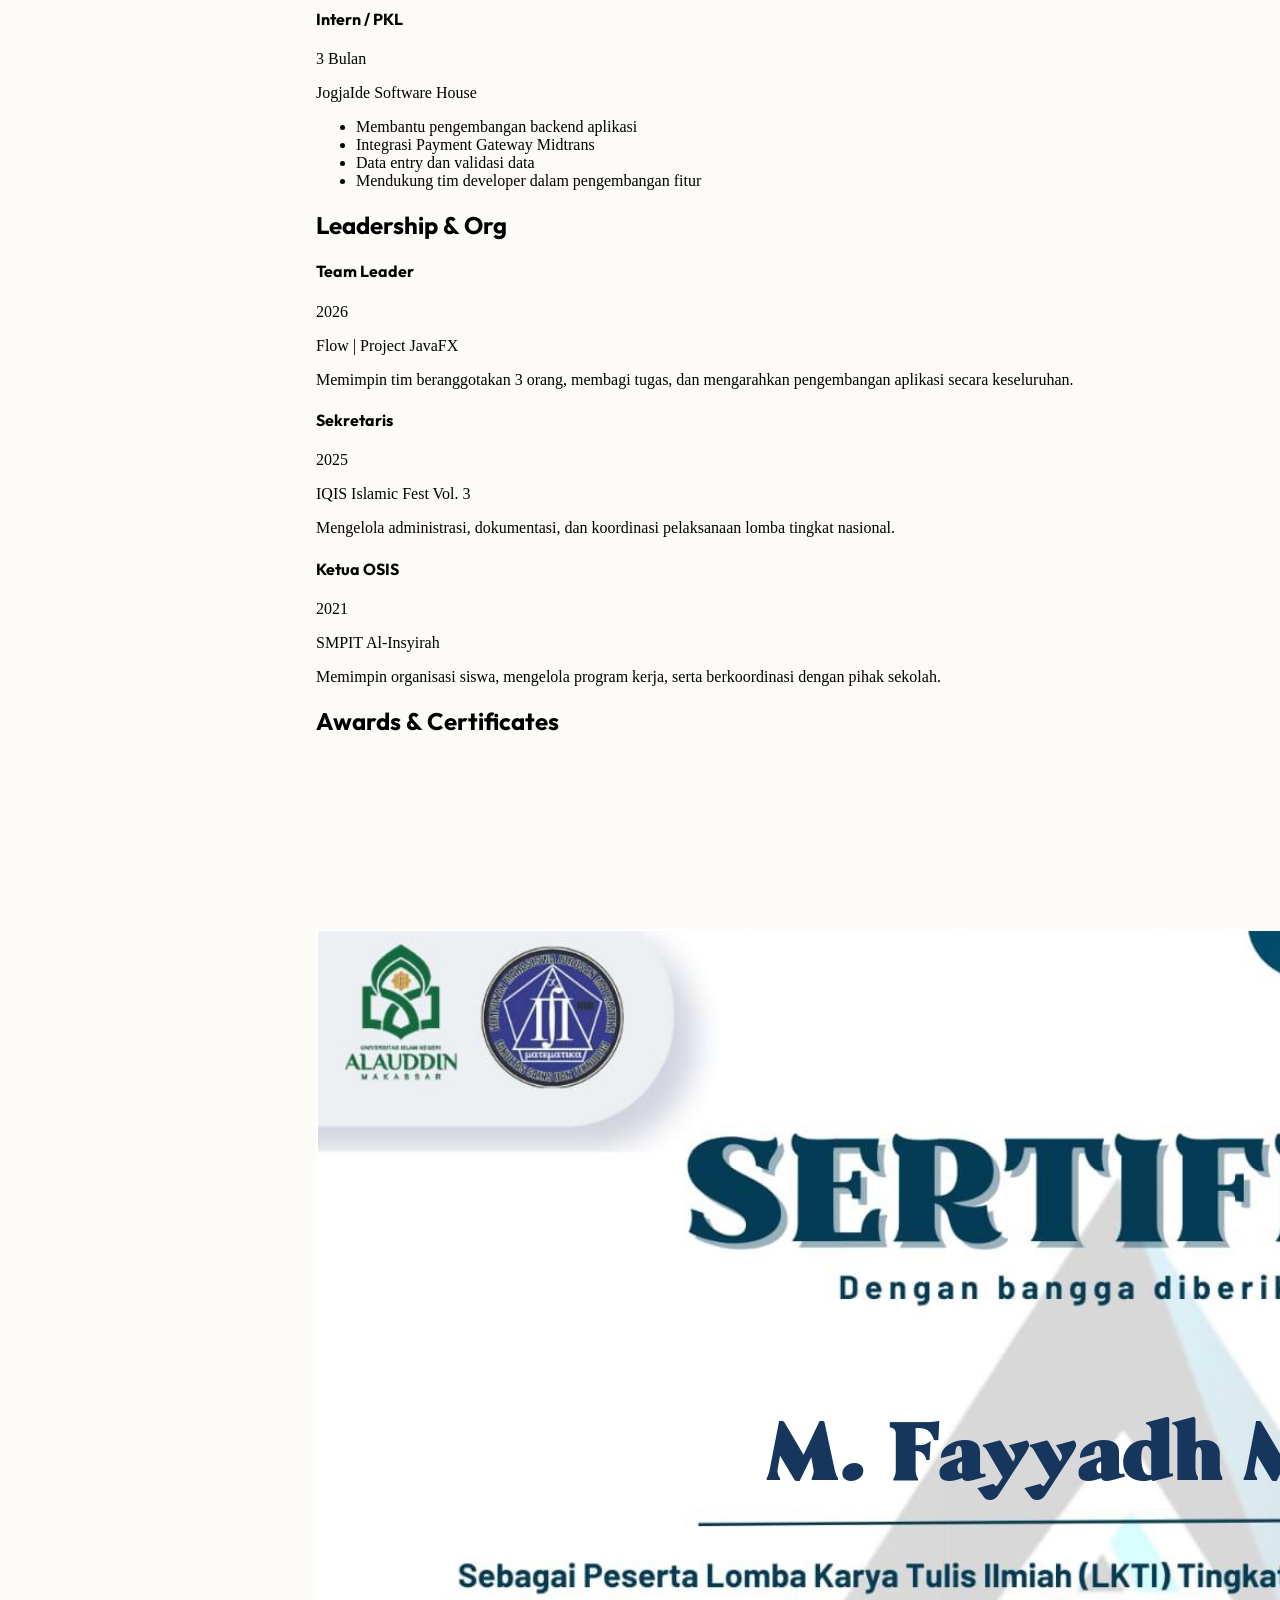
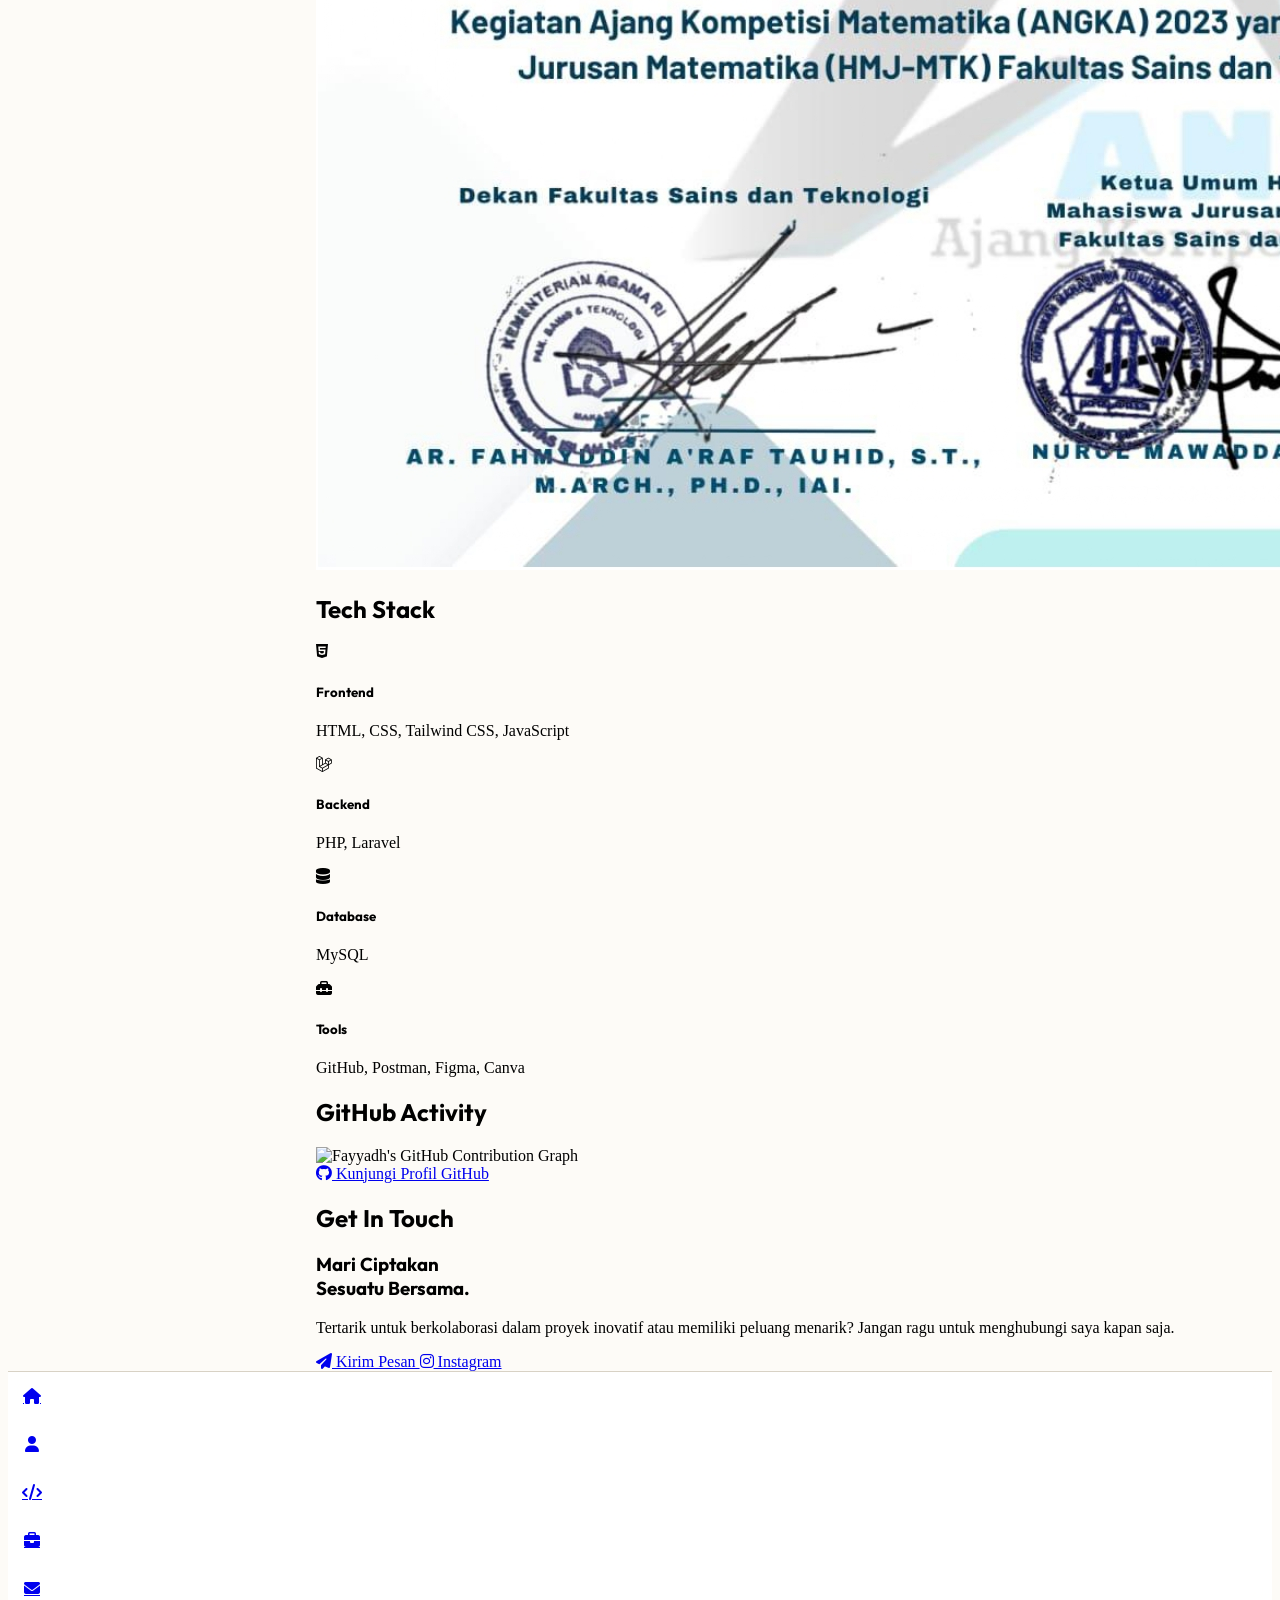
==== commit 679ae10d: "feat: update preloader animation and modify quote for enhanced user experience" ====
--- a/index.html
+++ b/index.html
@@ -52,11 +52,10 @@
 <body class="font-sans min-h-screen pb-24 md:pb-0 overflow-x-hidden text-muted antialiased selection:bg-primary selection:text-white">
 
     <!-- Preloader -->
-    <div id="preloader" class="fixed inset-0 z-[100] bg-bglight flex items-center justify-center transition-opacity duration-500 ease-out">
-        <div class="relative w-16 h-16">
-            <div class="absolute inset-0 border-4 border-primary/20 rounded-full"></div>
-            <div class="absolute inset-0 border-4 border-primary border-t-transparent rounded-full animate-spin"></div>
-        </div>
+    <div id="preloader" class="fixed inset-0 z-[100] bg-primary flex items-center justify-center transition-transform duration-[1000ms] ease-[cubic-bezier(0.76,0,0.24,1)]">
+        <h1 class="text-3xl md:text-5xl font-black text-white font-heading tracking-widest animate-pulse">
+            Hello...
+        </h1>
     </div>
 
     <!-- MOBILE HEADER -->
@@ -193,10 +192,9 @@
                                 <span class="px-3 py-1 bg-white border border-bordercolor rounded-badge text-xs font-semibold text-dark shadow-sm">Vue.js</span>
                                 <span class="px-3 py-1 bg-white border border-bordercolor rounded-badge text-xs font-semibold text-dark shadow-sm">React.js</span>
                                 <span class="px-3 py-1 bg-white border border-bordercolor rounded-badge text-xs font-semibold text-dark shadow-sm">Software Architecture</span>
-                                <span class="px-3 py-1 bg-white border border-bordercolor rounded-badge text-xs font-semibold text-dark shadow-sm">REST API Design</span>
                                 <span class="px-3 py-1 bg-white border border-bordercolor rounded-badge text-xs font-semibold text-dark shadow-sm">UI / UX</span>
                             </div>
-                            <p class="text-sm text-muted mt-4 italic border-t border-bordercolor pt-4">"Menunjukkan growth mindset untuk terus berkembang menjadi Software Engineer profesional."</p>
+                            <p class="text-sm text-muted mt-4 italic border-t border-bordercolor pt-4">"Tidak ada kata terlambat untuk belajar."</p>
                         </div>
                     </div>
                 </div>
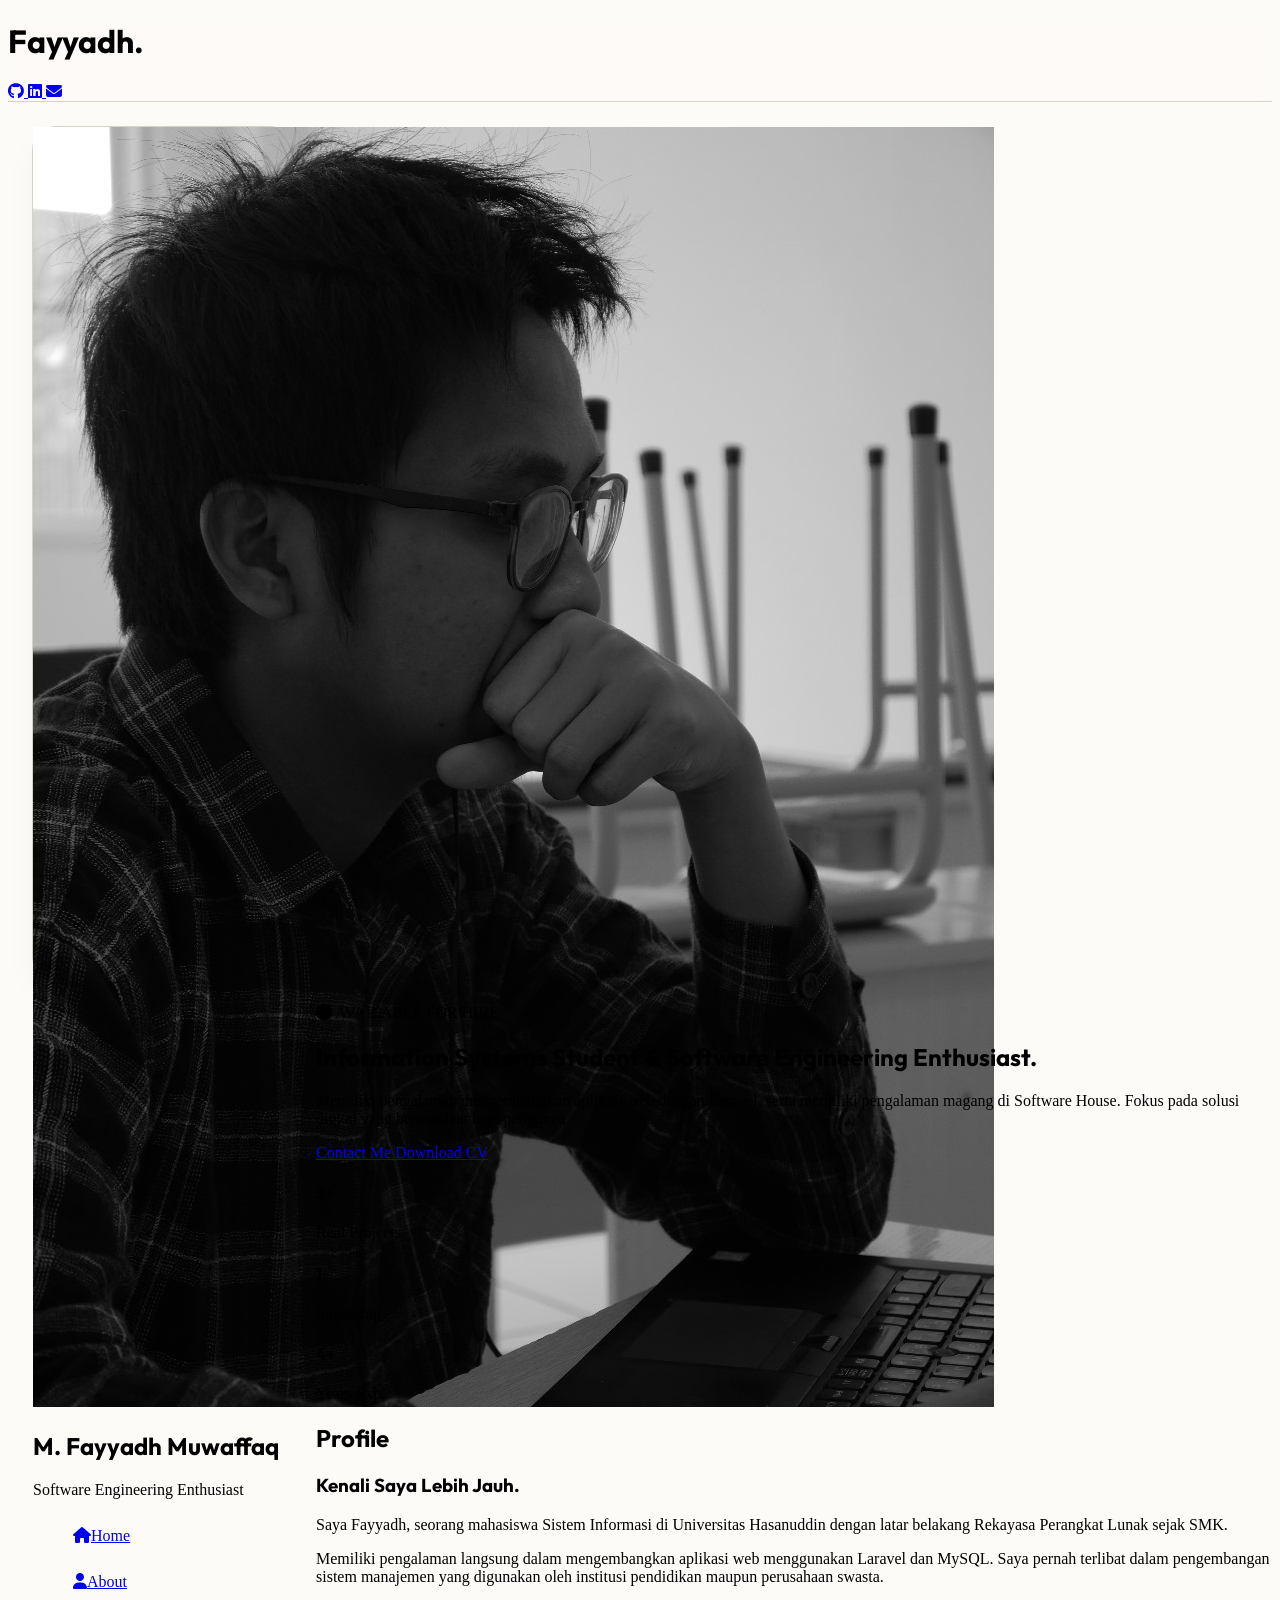
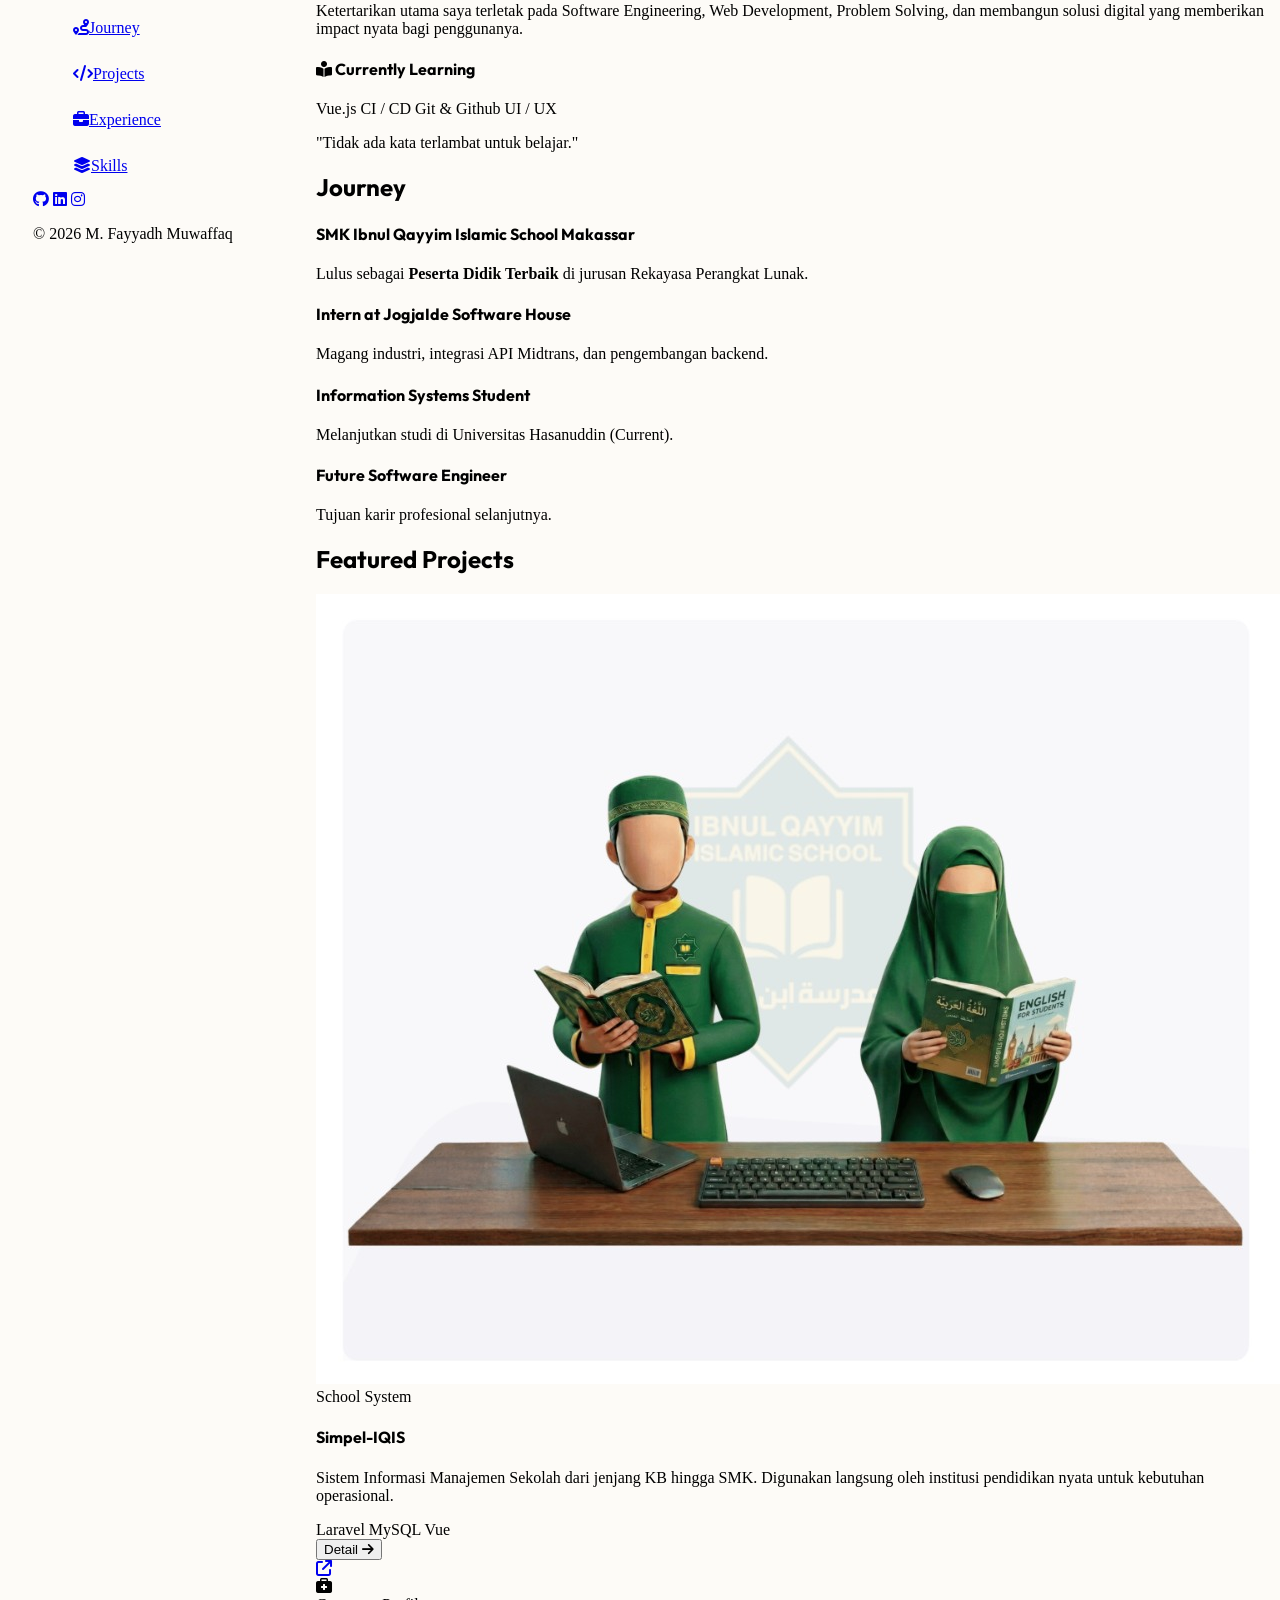
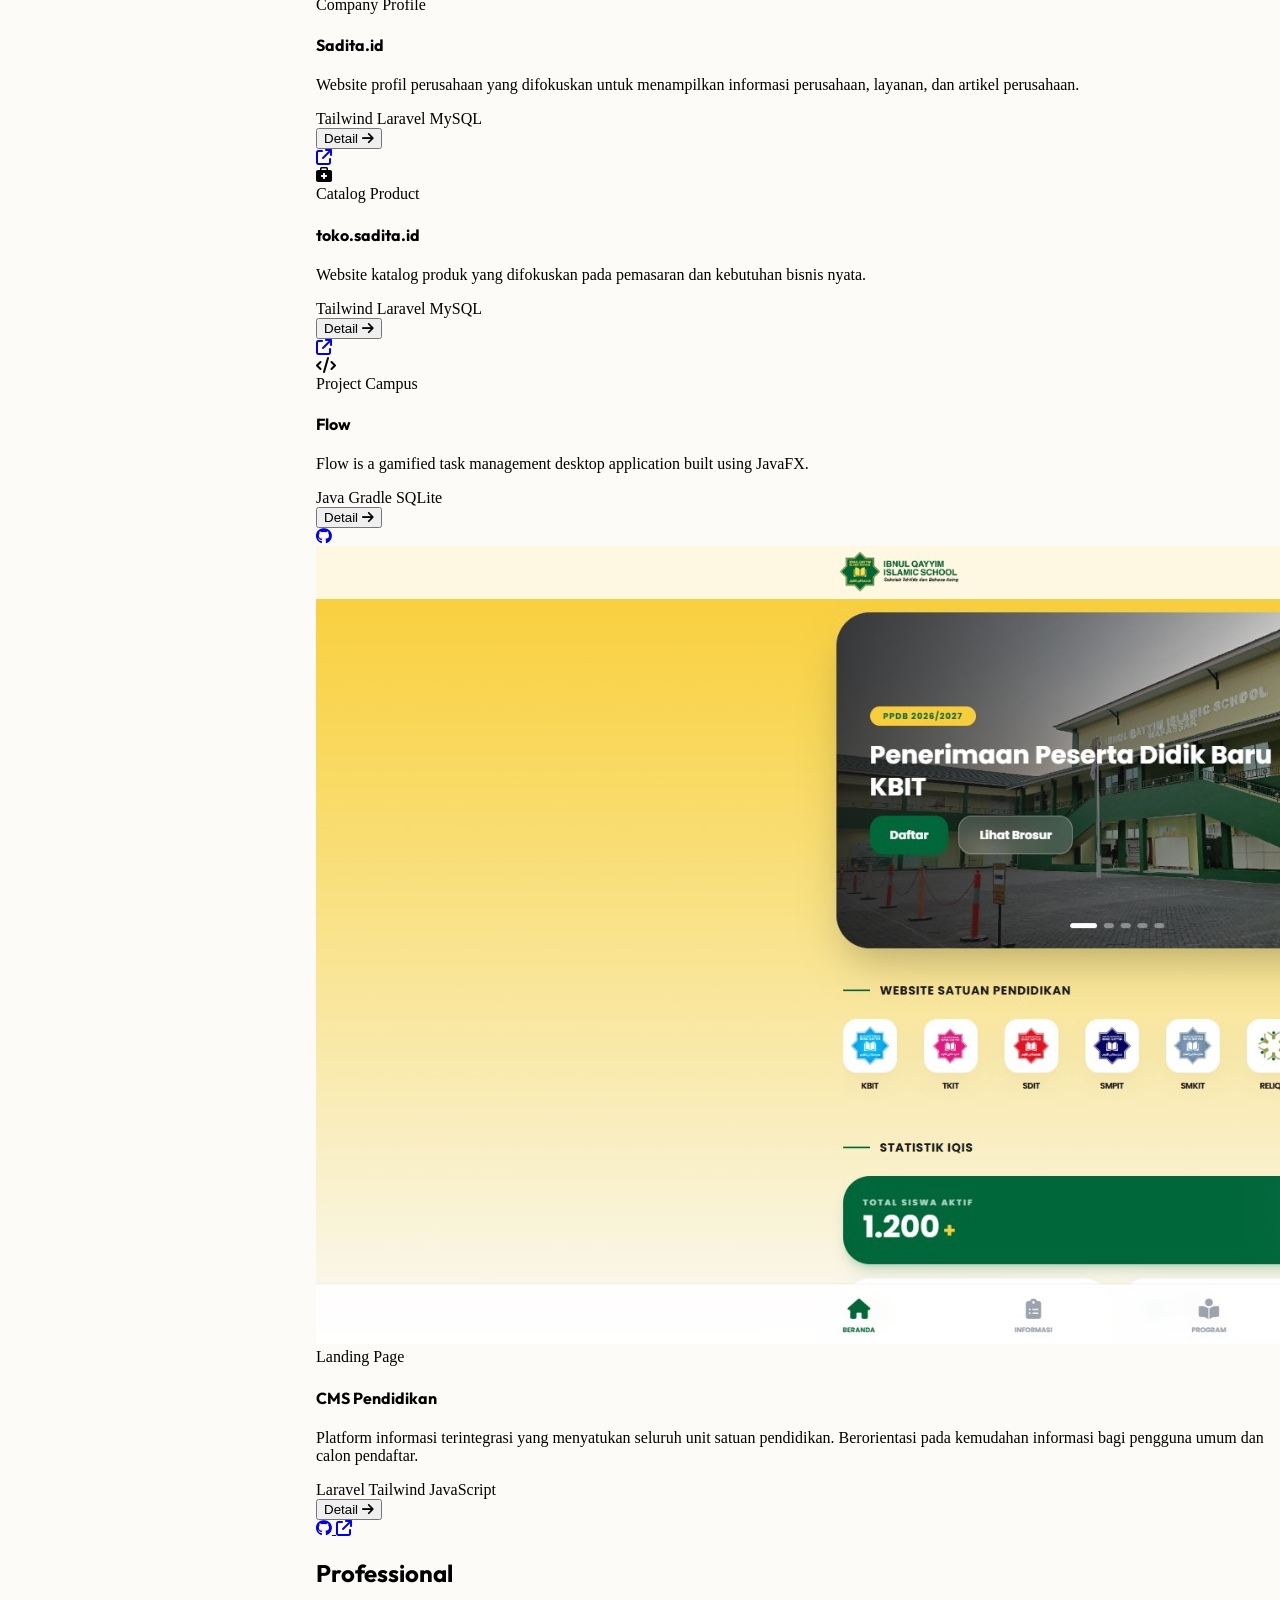
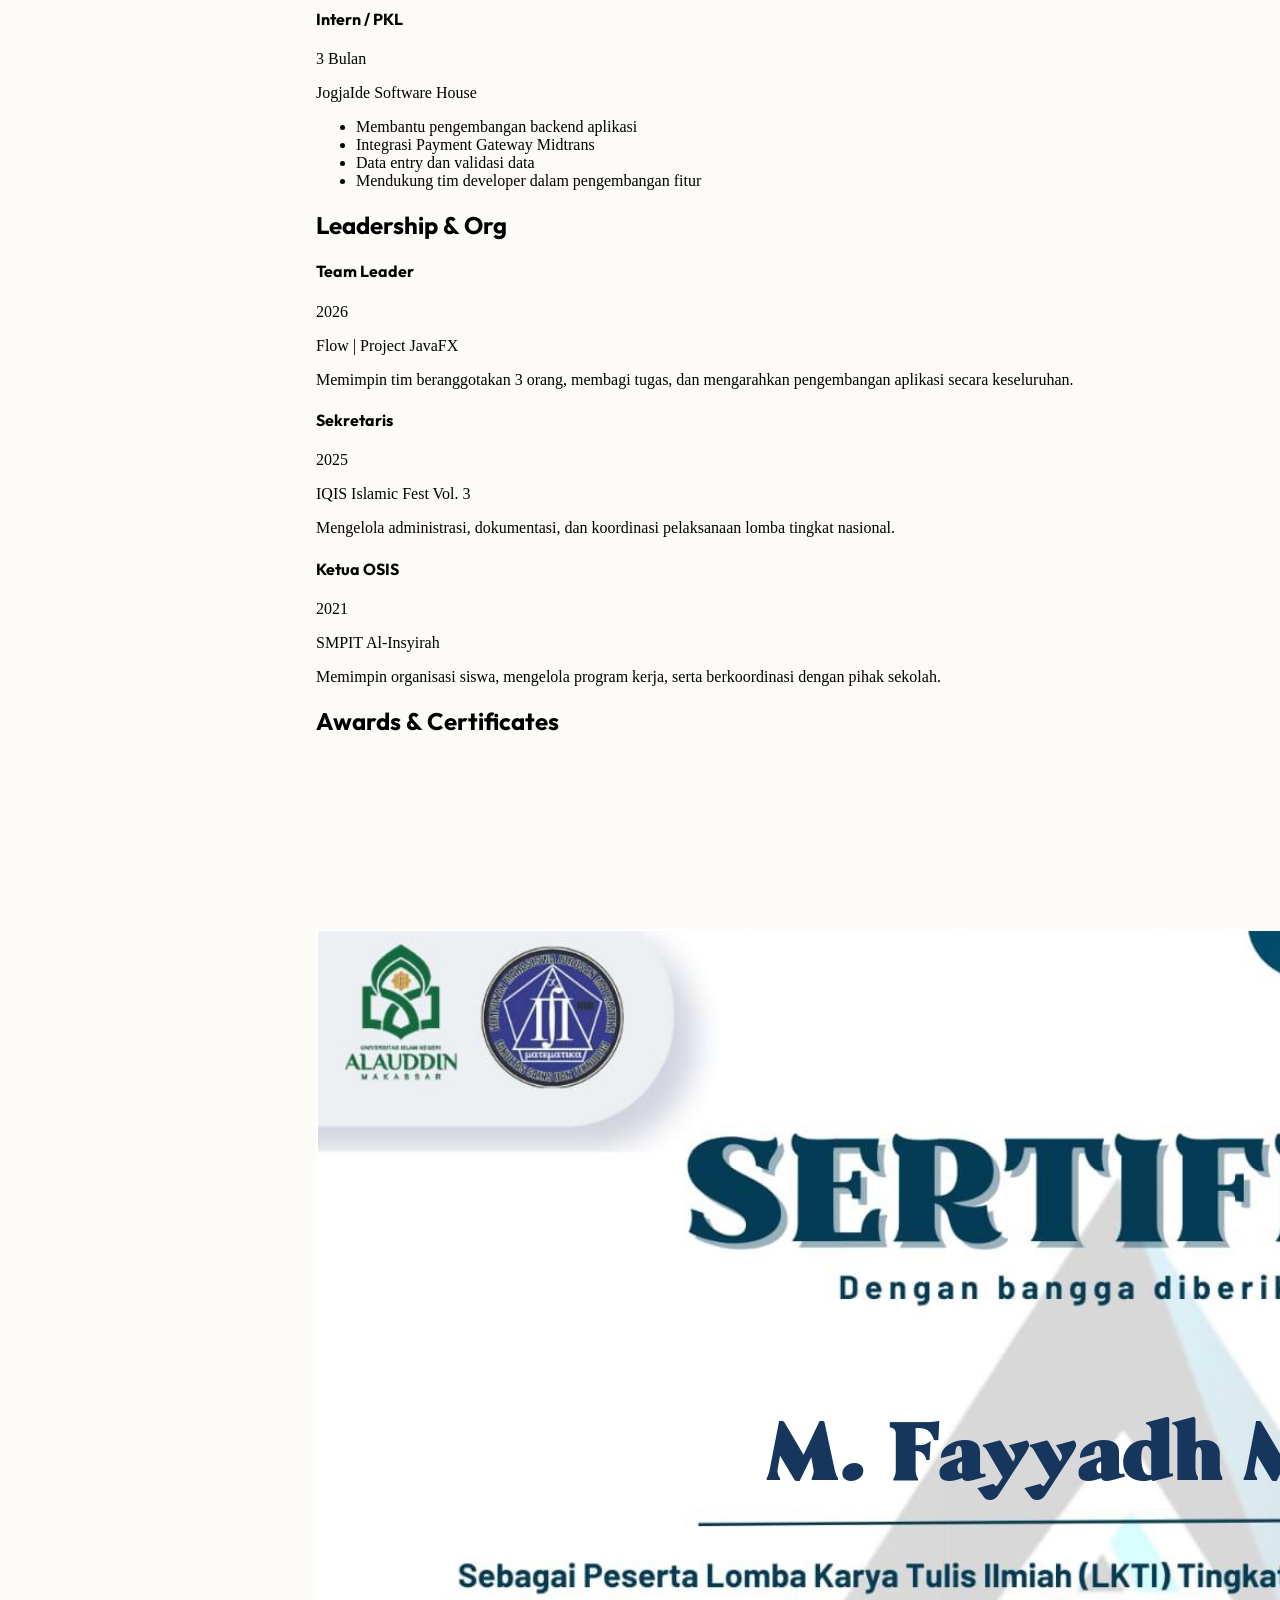
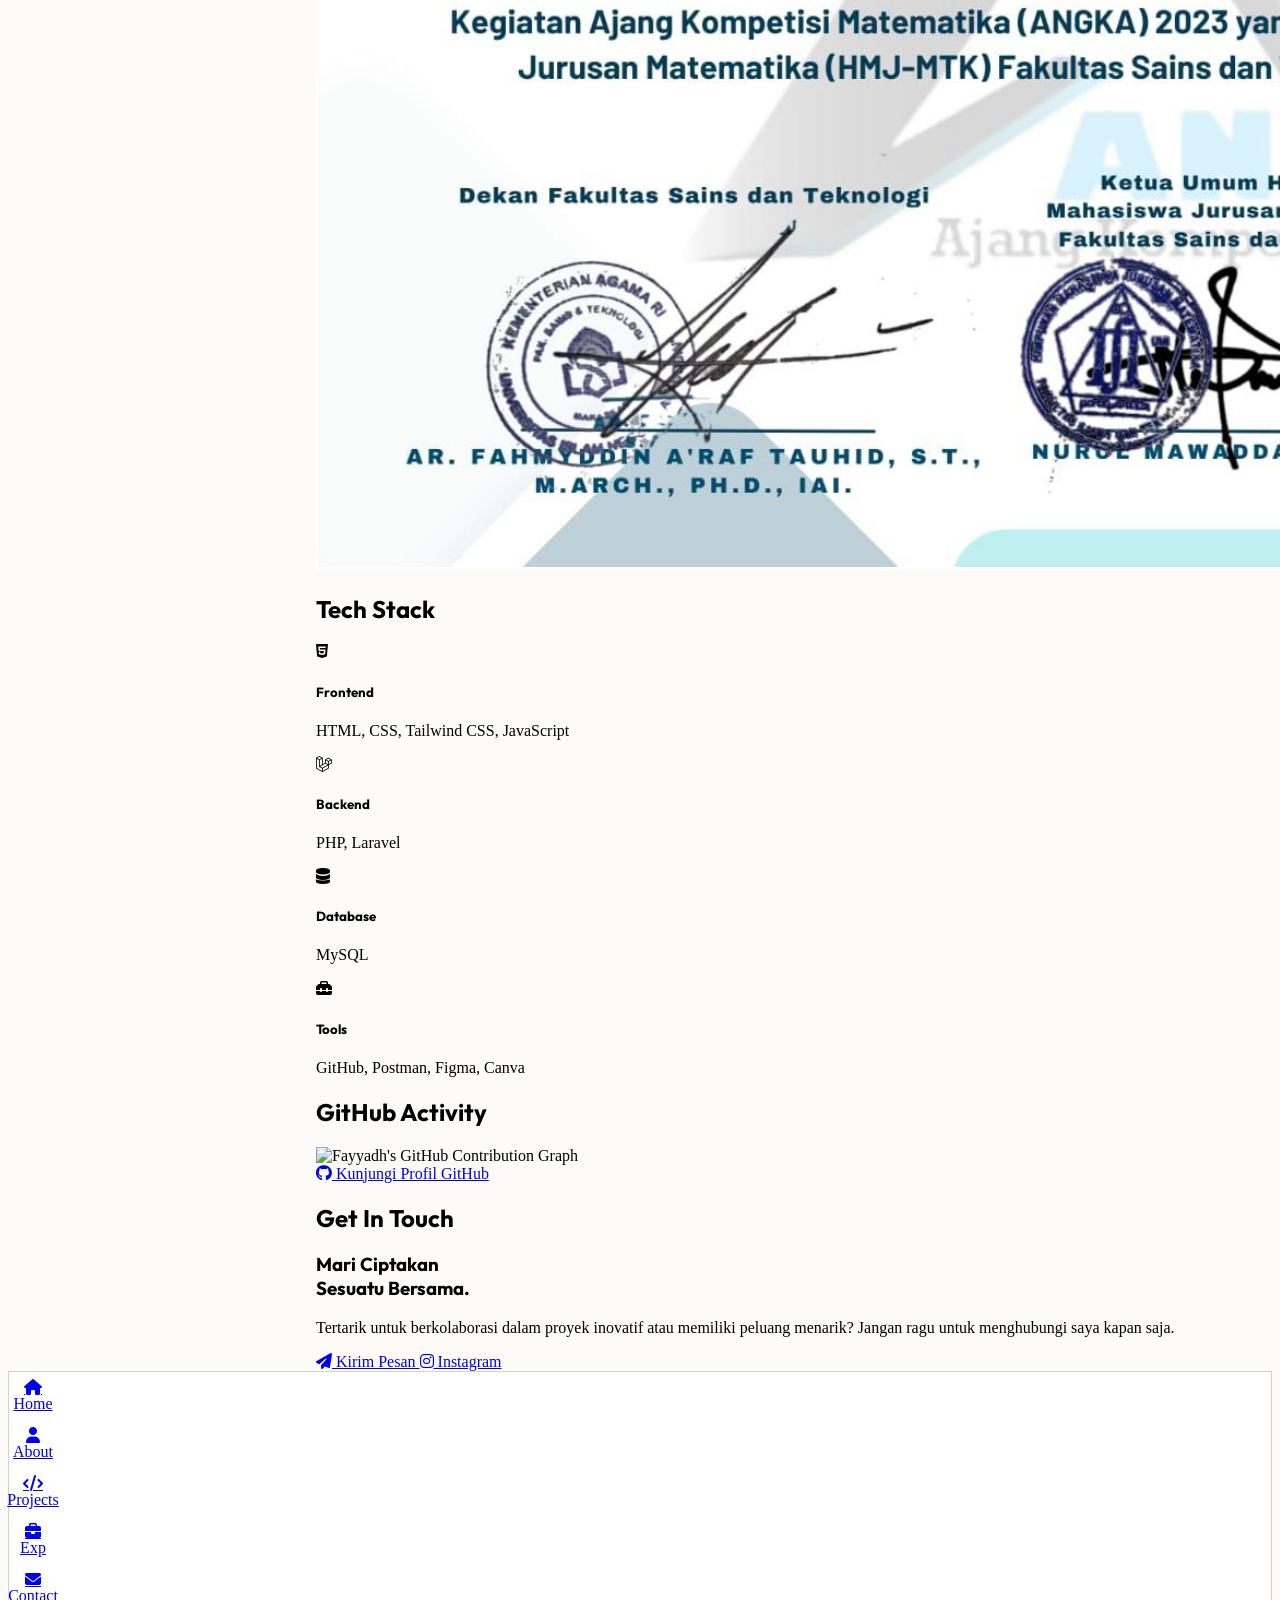
==== commit 5cc7db38: "feat: update mobile navigation layout and enhance skills section for improved clarity" ====
--- a/index.html
+++ b/index.html
@@ -135,7 +135,7 @@
                             Information Systems Student & <span class="text-primary">Software Engineering Enthusiast.</span>
                         </h1>
                         <p class="text-lg text-muted leading-relaxed max-w-[540px] mb-10 mx-auto md:mx-0">
-                            Memiliki pengalaman mengembangkan aplikasi web dengan Laravel dan MySQL, serta berpengalaman magang di Software House. Fokus pada solusi digital yang bermanfaat bagi pengguna.
+                            Memiliki pengalaman mengembangkan aplikasi web dengan Laravel, serta memiliki pengalaman magang di Software House. Fokus pada solusi digital yang bermanfaat bagi pengguna.
                         </p>
                         
                         <div class="flex flex-row justify-center md:justify-start gap-4 mb-10">
@@ -190,8 +190,8 @@
                             </h4>
                             <div class="flex flex-wrap gap-2">
                                 <span class="px-3 py-1 bg-white border border-bordercolor rounded-badge text-xs font-semibold text-dark shadow-sm">Vue.js</span>
-                                <span class="px-3 py-1 bg-white border border-bordercolor rounded-badge text-xs font-semibold text-dark shadow-sm">React.js</span>
-                                <span class="px-3 py-1 bg-white border border-bordercolor rounded-badge text-xs font-semibold text-dark shadow-sm">Software Architecture</span>
+                                <span class="px-3 py-1 bg-white border border-bordercolor rounded-badge text-xs font-semibold text-dark shadow-sm">CI / CD</span>
+                                <span class="px-3 py-1 bg-white border border-bordercolor rounded-badge text-xs font-semibold text-dark shadow-sm">Git &  Github</span>
                                 <span class="px-3 py-1 bg-white border border-bordercolor rounded-badge text-xs font-semibold text-dark shadow-sm">UI / UX</span>
                             </div>
                             <p class="text-sm text-muted mt-4 italic border-t border-bordercolor pt-4">"Tidak ada kata terlambat untuk belajar."</p>
@@ -559,13 +559,30 @@
     </div>
 
     <!-- MOBILE BOTTOM NAVIGATION -->
-    <nav class="fixed bottom-0 left-0 right-0 glass-nav py-4 flex md:hidden items-center justify-evenly z-50 shadow-[0_-10px_40px_-10px_rgba(0,0,0,0.1)] rounded-t-[24px]">
-        <a href="#hero" class="mobile-nav-item text-primary"><i class="fa-solid fa-house text-2xl"></i></a>
-        <a href="#about" class="mobile-nav-item text-muted hover:text-primary transition-colors"><i class="fa-solid fa-user text-2xl"></i></a>
-        <a href="#projects" class="mobile-nav-item text-muted hover:text-primary transition-colors"><i class="fa-solid fa-code text-2xl"></i></a>
-        <a href="#experience" class="mobile-nav-item text-muted hover:text-primary transition-colors"><i class="fa-solid fa-briefcase text-2xl"></i></a>
-        <a href="#contact" class="mobile-nav-item text-muted hover:text-primary transition-colors"><i class="fa-solid fa-envelope text-2xl"></i></a>
-    </nav>
+    <div class="fixed bottom-6 left-4 right-4 z-50 md:hidden flex justify-center">
+        <nav class="glass-nav py-3 px-6 flex items-center justify-between w-full max-w-sm shadow-2xl rounded-card">
+            <a href="#hero" class="mobile-nav-item text-primary group">
+                <i class="fa-solid fa-house text-xl mb-1 group-hover:-translate-y-1 transition-transform"></i>
+                <span class="text-[10px] font-bold">Home</span>
+            </a>
+            <a href="#about" class="mobile-nav-item text-muted hover:text-primary transition-colors group">
+                <i class="fa-solid fa-user text-xl mb-1 group-hover:-translate-y-1 transition-transform"></i>
+                <span class="text-[10px] font-bold">About</span>
+            </a>
+            <a href="#projects" class="mobile-nav-item text-muted hover:text-primary transition-colors group">
+                <i class="fa-solid fa-code text-xl mb-1 group-hover:-translate-y-1 transition-transform"></i>
+                <span class="text-[10px] font-bold">Projects</span>
+            </a>
+            <a href="#experience" class="mobile-nav-item text-muted hover:text-primary transition-colors group">
+                <i class="fa-solid fa-briefcase text-xl mb-1 group-hover:-translate-y-1 transition-transform"></i>
+                <span class="text-[10px] font-bold">Exp</span>
+            </a>
+            <a href="#contact" class="mobile-nav-item text-muted hover:text-primary transition-colors group">
+                <i class="fa-solid fa-envelope text-xl mb-1 group-hover:-translate-y-1 transition-transform"></i>
+                <span class="text-[10px] font-bold">Contact</span>
+            </a>
+        </nav>
+    </div>
 
     <!-- Certificate Modal -->
     <div id="certModal" class="modal-overlay">
--- a/css/style.css
+++ b/css/style.css
@@ -1,7 +1,7 @@
 body { background-color: #FDFBF7; }
 h1, h2, h3, h4, h5, h6 { font-family: 'Outfit', sans-serif; }
 .glass { background: rgba(253, 251, 247, 0.8); backdrop-filter: blur(12px); border-bottom: 1px solid #D8D2C5; }
-.glass-nav { background: rgba(255, 255, 255, 0.9); backdrop-filter: blur(12px); border-top: 1px solid #D8D2C5; }
+.glass-nav { background: rgba(255, 255, 255, 0.9); backdrop-filter: blur(12px); border: 1px solid #D8D2C5; }
 .sidebar-desktop { width: 260px; background-color: #ffffff; border: 1px solid #D8D2C5; border-radius: 24px; margin: 24px; height: calc(100vh - 48px); box-shadow: 0 15px 35px -5px rgba(0,0,0,0.05); }
 .main-container-responsive { margin-left: 0; }
 @media (min-width: 768px) {
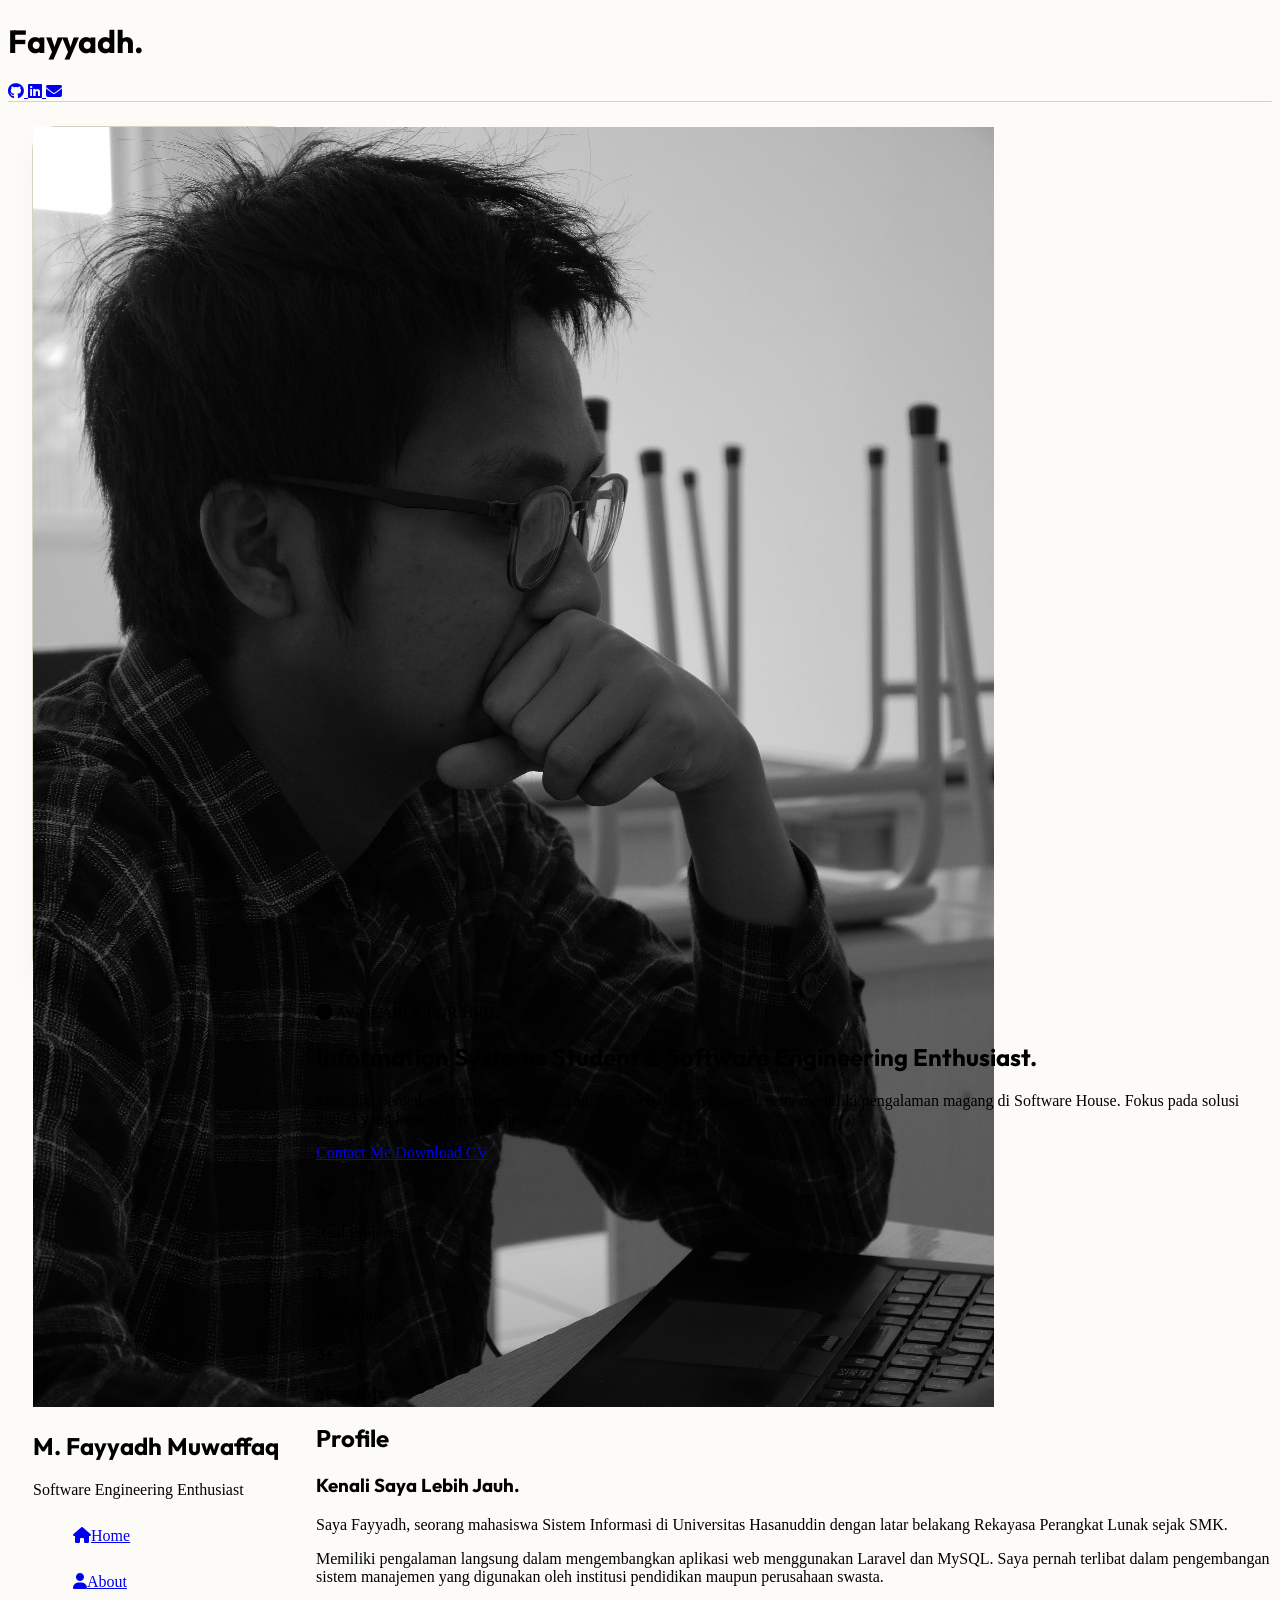
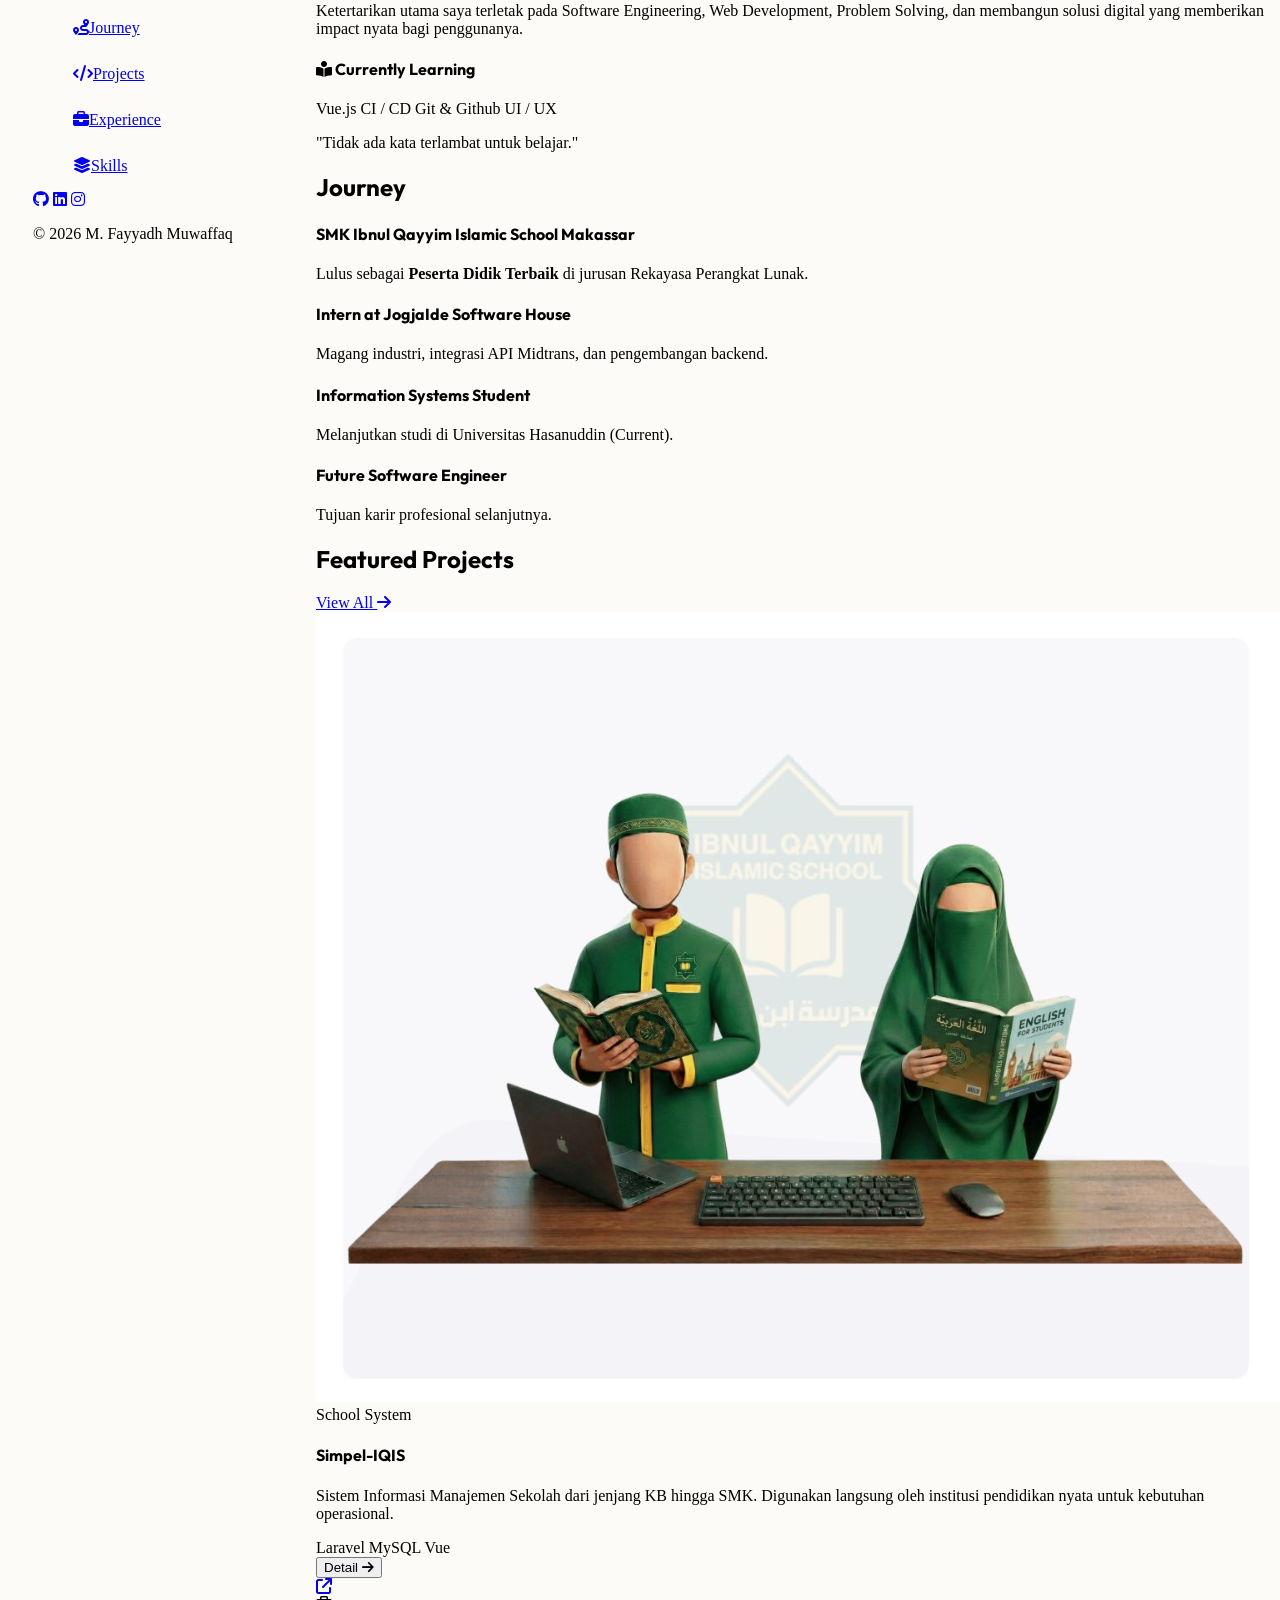
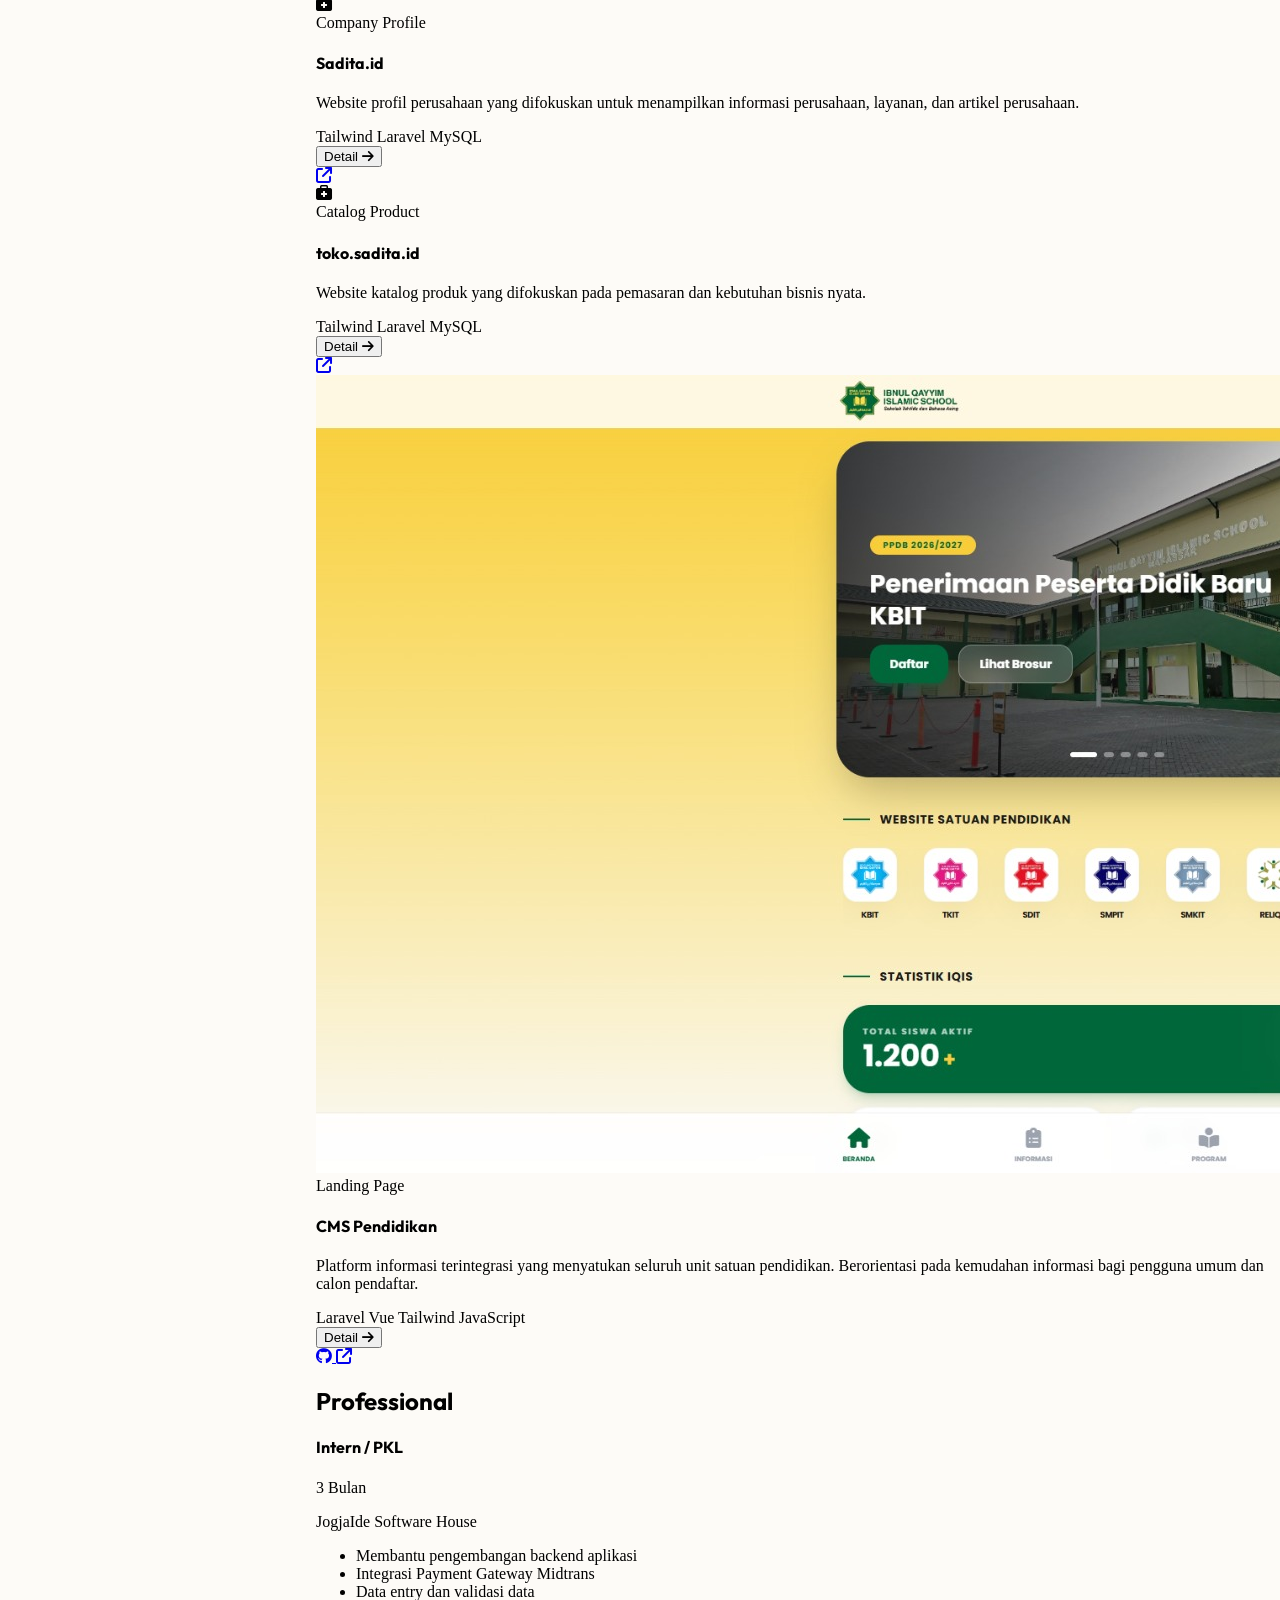
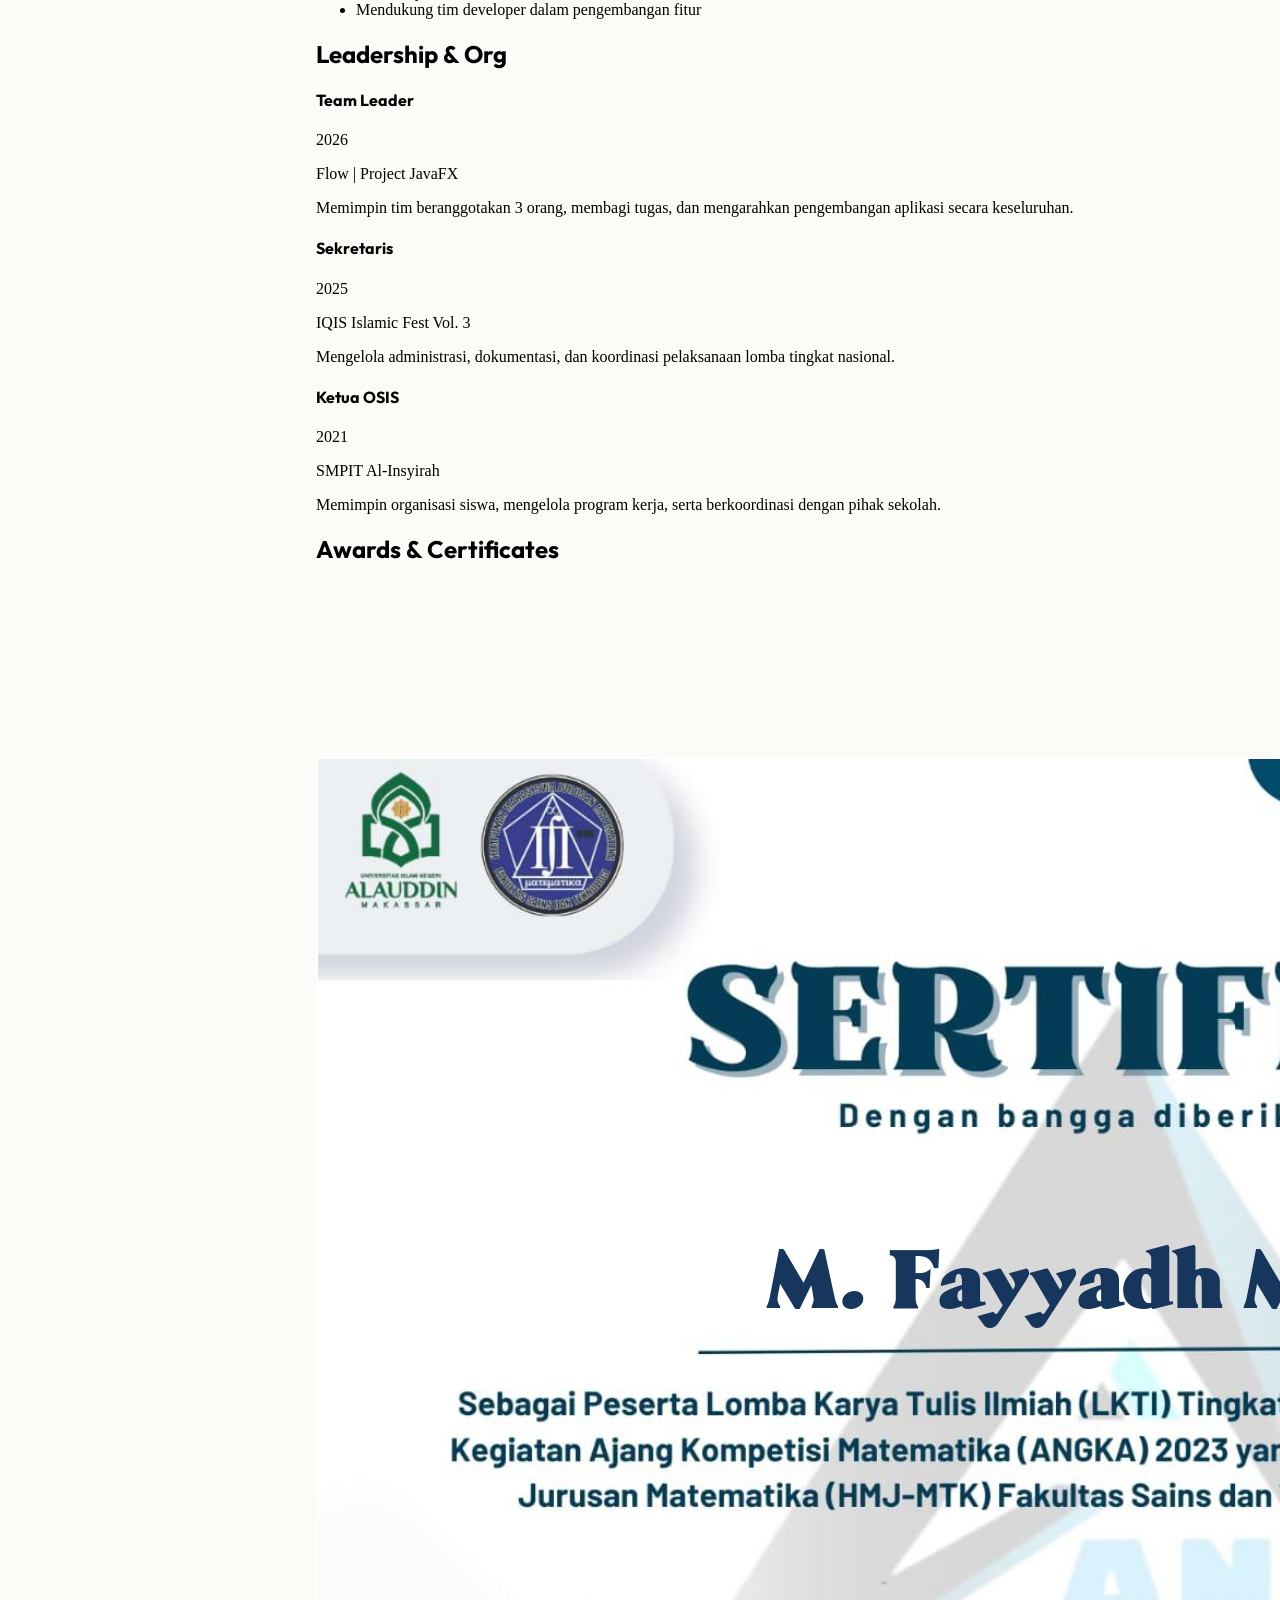
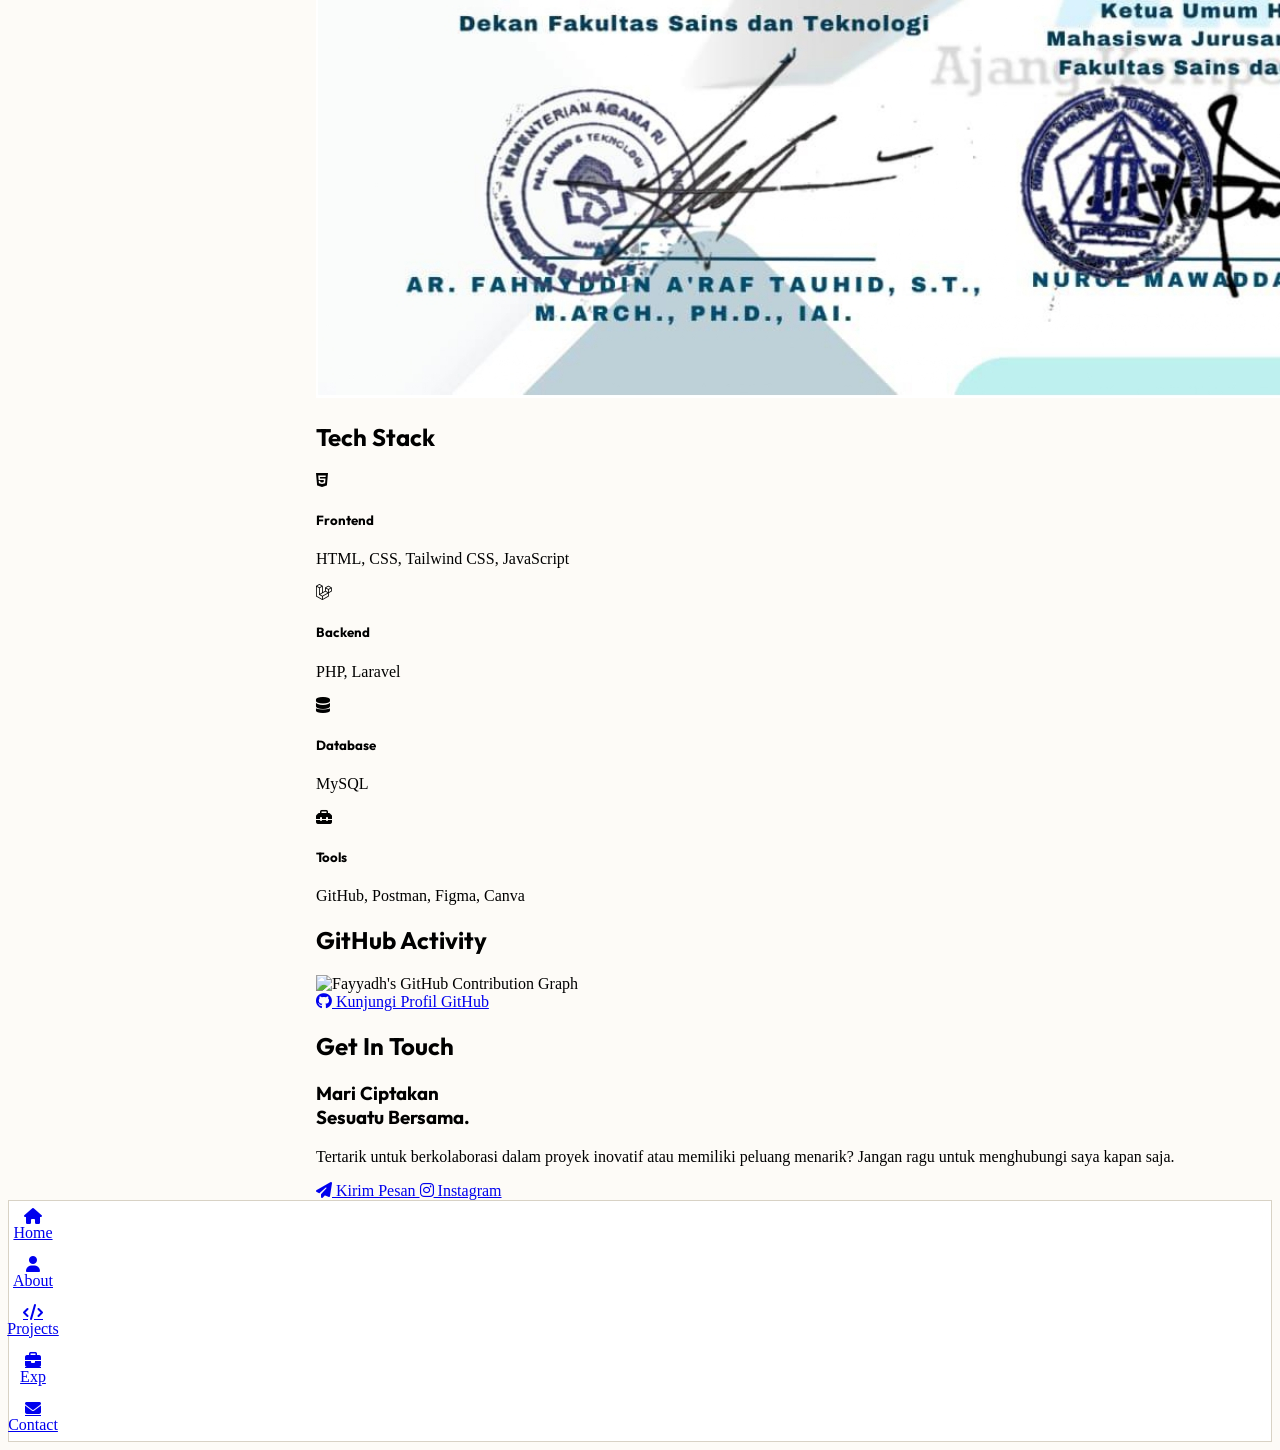
==== commit a591e87a: "feat: update project details and add new projects page for enhanced portfolio presentation" ====
--- a/index.html
+++ b/index.html
@@ -158,7 +158,7 @@
                                 <p class="text-xs text-muted font-medium mt-1 uppercase tracking-wider">Internship</p>
                             </div>
                             <div class="text-center md:text-left border-l border-bordercolor pl-4">
-                                <h4 class="text-2xl font-black text-dark font-heading">4+</h4>
+                                <h4 class="text-2xl font-black text-dark font-heading">3+</h4>
                                 <p class="text-xs text-muted font-medium mt-1 uppercase tracking-wider">Years Exp.</p>
                             </div>
                         </div>
@@ -242,8 +242,11 @@
 
             <!-- Projects Section -->
             <section id="projects" class="scroll-mt-24">
-                <div class="flex items-center justify-between mb-12">
+                <div class="flex flex-row items-center justify-between gap-4 mb-12">
                     <h2 class="text-sm font-bold text-primary uppercase tracking-[0.2em]">Featured Projects</h2>
+                    <a href="projects.html" class="inline-flex items-center text-sm font-bold text-dark hover:text-primary transition-colors group">
+                        View All <i class="fa-solid fa-arrow-right ml-2 group-hover:translate-x-1 transition-transform"></i>
+                    </a>
                 </div>
                 
                 <div class="grid grid-cols-1 md:grid-cols-2 gap-8">
@@ -331,7 +334,7 @@
                                 <span class="text-xs font-semibold text-dark border border-bordercolor rounded-md px-2 py-1">MySQL</span>
                             </div>
                             <div class="flex items-center justify-between mt-auto w-full pt-4 border-t border-bordercolor/50">
-                                <button onclick='openProjectModal({icon:"fa-briefcase-medical", category:"Company Profile", year:"2025", title:"Sadita.id", role:"Frontend Developer", desc:"Website profil perusahaan yang difokuskan untuk menampilkan informasi perusahaan, layanan, dan artikel perusahaan.", tech:["Tailwind", "Laravel", "MySQL"], live:"https://toko.sadita.id/", repo:"#"})' class="inline-flex items-center text-xs font-bold text-primary hover:gap-2 transition-all cursor-pointer bg-transparent border-0 p-0 m-0">
+                                <button onclick='openProjectModal({icon:"fa-briefcase-medical", category:"Catalog Product", year:"2025", title:"toko.sadita.id", role:"Quality Assurance & Data Entry", desc:"Website katalog produk yang difokuskan pada pemasaran dan kebutuhan bisnis nyata.", tech:["Tailwind", "Laravel", "MySQL"], live:"https://toko.sadita.id/", repo:"#"})' class="inline-flex items-center text-xs font-bold text-primary hover:gap-2 transition-all cursor-pointer bg-transparent border-0 p-0 m-0">
                                     Detail <i class="fa-solid fa-arrow-right text-[10px] ml-2"></i>
                                 </button>
                                 <div class="flex items-center gap-2">
@@ -346,67 +349,34 @@
                     <!-- Project 4 -->
                     <div class="group bg-white rounded-card overflow-hidden shadow-soft border border-bordercolor hover:border-primary/30 transition-all flex flex-col h-full">
                         <div class="aspect-video bg-secondary/50 relative overflow-hidden flex items-center justify-center">
-                            <i class="fa-solid fa-code text-5xl text-primary/30 group-hover:scale-110 transition-transform duration-500"></i>
+                            <img src="img/cms-iqis.png" alt="tampilan cms-iqis" class="w-full h-full object-cover transition-transform duration-500">
                             <div class="absolute inset-0 bg-primary/0 group-hover:bg-primary/5 transition-colors"></div>
                         </div>
                         <div class="p-8 flex flex-col flex-1">
                             <div class="flex items-center gap-2 mb-4">
-                                <span class="px-3 py-1 bg-secondary/50 rounded-badge text-[10px] font-bold text-primary">Project Campus</span>
-                            </div>
-                            <h4 class="text-2xl font-black text-dark mb-2 font-heading">Flow</h4>
+                                <span class="px-3 py-1 bg-secondary/50 rounded-badge text-[10px] font-bold text-primary">Landing Page</span>
+                            </div>
+                            <h4 class="text-2xl font-black text-dark mb-2 font-heading">CMS Pendidikan</h4>
                             <p class="text-muted text-sm mb-6 leading-relaxed flex-1">
-                                Flow is a gamified task management desktop application built using JavaFX.
+                                Platform informasi terintegrasi yang menyatukan seluruh unit satuan pendidikan. Berorientasi pada kemudahan informasi bagi pengguna umum dan calon pendaftar.
                             </p>
                             <div class="flex flex-wrap gap-2 mb-6">
-                                <span class="text-xs font-semibold text-dark border border-bordercolor rounded-md px-2 py-1">Java</span>
-                                <span class="text-xs font-semibold text-dark border border-bordercolor rounded-md px-2 py-1">Gradle</span>
-                                <span class="text-xs font-semibold text-dark border border-bordercolor rounded-md px-2 py-1">SQLite</span>
+                                <span class="text-xs font-semibold text-dark border border-bordercolor rounded-md px-2 py-1">Laravel</span>
+                                <span class="text-xs font-semibold text-dark border border-bordercolor rounded-md px-2 py-1">Vue</span>
+                                <span class="text-xs font-semibold text-dark border border-bordercolor rounded-md px-2 py-1">Tailwind</span>
+                                <span class="text-xs font-semibold text-dark border border-bordercolor rounded-md px-2 py-1">JavaScript</span>
                             </div>
                             <div class="flex items-center justify-between mt-auto w-full pt-4 border-t border-bordercolor/50">
-                                <button onclick='openProjectModal({icon:"fa-code", category:"Project Campus", year:"2026", title:"Flow", role:"Team Leader & Programmer", desc:"Flow is a gamified task management desktop application built using JavaFX.", tech:["Java", "Gradle", "SQLite"], live:"#", repo:"https://github.com/fayyadhmuwaffaq/Flow"})' class="inline-flex items-center text-xs font-bold text-primary hover:gap-2 transition-all cursor-pointer bg-transparent border-0 p-0 m-0">
+                                <button onclick='openProjectModal({image:"img/cms-iqis.png",icon:"fa-laptop-code", category:"Landing Page", year:"2026", title:"CMS Pendidikan", role:"Front End Developer", desc:"Platform informasi terintegrasi yang menyatukan seluruh unit satuan pendidikan. Berorientasi pada kemudahan informasi bagi pengguna umum dan calon pendaftar.", tech:["Laravel", "Tailwind", "Vue", "JavaScript"], live:"https://kdm-developers.github.io/cms_iqis", repo:"https://github.com/kdm-developers/cms_iqis"})' class="inline-flex items-center text-xs font-bold text-primary hover:gap-2 transition-all cursor-pointer bg-transparent border-0 p-0 m-0">
                                     Detail <i class="fa-solid fa-arrow-right text-[10px] ml-2"></i>
                                 </button>
                                 <div class="flex items-center gap-2">
-                                    <a href="https://github.com/fayyadhmuwaffaq/Flow" target="_blank" class="inline-flex items-center justify-center w-8 h-8 rounded-full bg-secondary/30 text-primary hover:bg-primary hover:text-white transition-colors border border-bordercolor" title="Repository">
+                                    <a href="https://github.com/kdm-developers/cms_iqis" target="_blank" class="inline-flex items-center justify-center w-8 h-8 rounded-full bg-secondary/30 text-primary hover:bg-primary hover:text-white transition-colors border border-bordercolor" title="Repository">
                                         <i class="fa-brands fa-github text-sm"></i>
                                     </a>
-                                </div>
-                            </div>
-                        </div>
-                    </div>
-
-                    <!-- Project 5 -->
-                    <div class="group bg-white rounded-card overflow-hidden shadow-soft border border-bordercolor hover:border-primary/30 transition-all flex flex-col h-full md:col-span-2">
-                        <div class="flex flex-col md:flex-row h-full">
-                            <div class="w-full md:w-2/5 aspect-video md:aspect-auto bg-secondary/50 relative overflow-hidden flex items-center justify-center border-b md:border-b-0 md:border-r border-bordercolor">
-                                <img src="img/cms-iqis.png" alt="tampilan cms-iqis" class="w-full h-full object-cover transition-transform duration-500">
-                                <div class="absolute inset-0 bg-primary/0 group-hover:bg-primary/5 transition-colors"></div>
-                            </div>
-                            <div class="w-full md:w-3/5 p-8 flex flex-col justify-center">
-                                <div class="flex items-center gap-2 mb-4">
-                                    <span class="px-3 py-1 bg-secondary/50 rounded-badge text-[10px] font-bold text-primary">Landing Page</span>
-                                </div>
-                                <h4 class="text-2xl font-black text-dark mb-2 font-heading">CMS Pendidikan</h4>
-                                <p class="text-muted text-sm mb-6 leading-relaxed">
-                                    Platform informasi terintegrasi yang menyatukan seluruh unit satuan pendidikan. Berorientasi pada kemudahan informasi bagi pengguna umum dan calon pendaftar.
-                                </p>
-                                <div class="flex flex-wrap gap-2 mb-6">
-                                    <span class="text-xs font-semibold text-dark border border-bordercolor rounded-md px-2 py-1">Laravel</span>
-                                    <span class="text-xs font-semibold text-dark border border-bordercolor rounded-md px-2 py-1">Tailwind</span>
-                                    <span class="text-xs font-semibold text-dark border border-bordercolor rounded-md px-2 py-1">JavaScript</span>
-                                </div>
-                                <div class="flex items-center justify-between mt-auto w-full pt-4 border-t border-bordercolor/50">
-                                    <button onclick='openProjectModal({image:"img/cms-iqis.png",icon:"fa-laptop-code", category:"Landing Page", year:"2026", title:"CMS Pendidikan", role:"Fullstack Developer", desc:"Platform informasi terintegrasi yang menyatukan seluruh unit satuan pendidikan. Berorientasi pada kemudahan informasi bagi pengguna umum dan calon pendaftar.", tech:["Laravel", "Tailwind", "JavaScript"], live:"https://fayyadhmuwaffaq.github.io/cms_iqis/", repo:"#"})' class="inline-flex items-center text-xs font-bold text-primary hover:gap-2 transition-all cursor-pointer bg-transparent border-0 p-0 m-0">
-                                        Detail <i class="fa-solid fa-arrow-right text-[10px] ml-2"></i>
-                                    </button>
-                                    <div class="flex items-center gap-2">
-                                        <a href="#" target="_blank" class="inline-flex items-center justify-center w-8 h-8 rounded-full bg-secondary/30 text-primary hover:bg-primary hover:text-white transition-colors border border-bordercolor" title="Repository">
-                                            <i class="fa-brands fa-github text-sm"></i>
-                                        </a>
-                                        <a href="https://fayyadhmuwaffaq.github.io/cms_iqis/" target="_blank" class="inline-flex items-center justify-center w-8 h-8 rounded-full bg-secondary/30 text-primary hover:bg-primary hover:text-white transition-colors border border-bordercolor" title="Live Preview">
-                                            <i class="fa-solid fa-arrow-up-right-from-square text-sm"></i>
-                                        </a>
-                                    </div>
+                                    <a href="https://kdm-developers.github.io/cms_iqis" target="_blank" class="inline-flex items-center justify-center w-8 h-8 rounded-full bg-secondary/30 text-primary hover:bg-primary hover:text-white transition-colors border border-bordercolor" title="Live Preview">
+                                        <i class="fa-solid fa-arrow-up-right-from-square text-sm"></i>
+                                    </a>
                                 </div>
                             </div>
                         </div>
